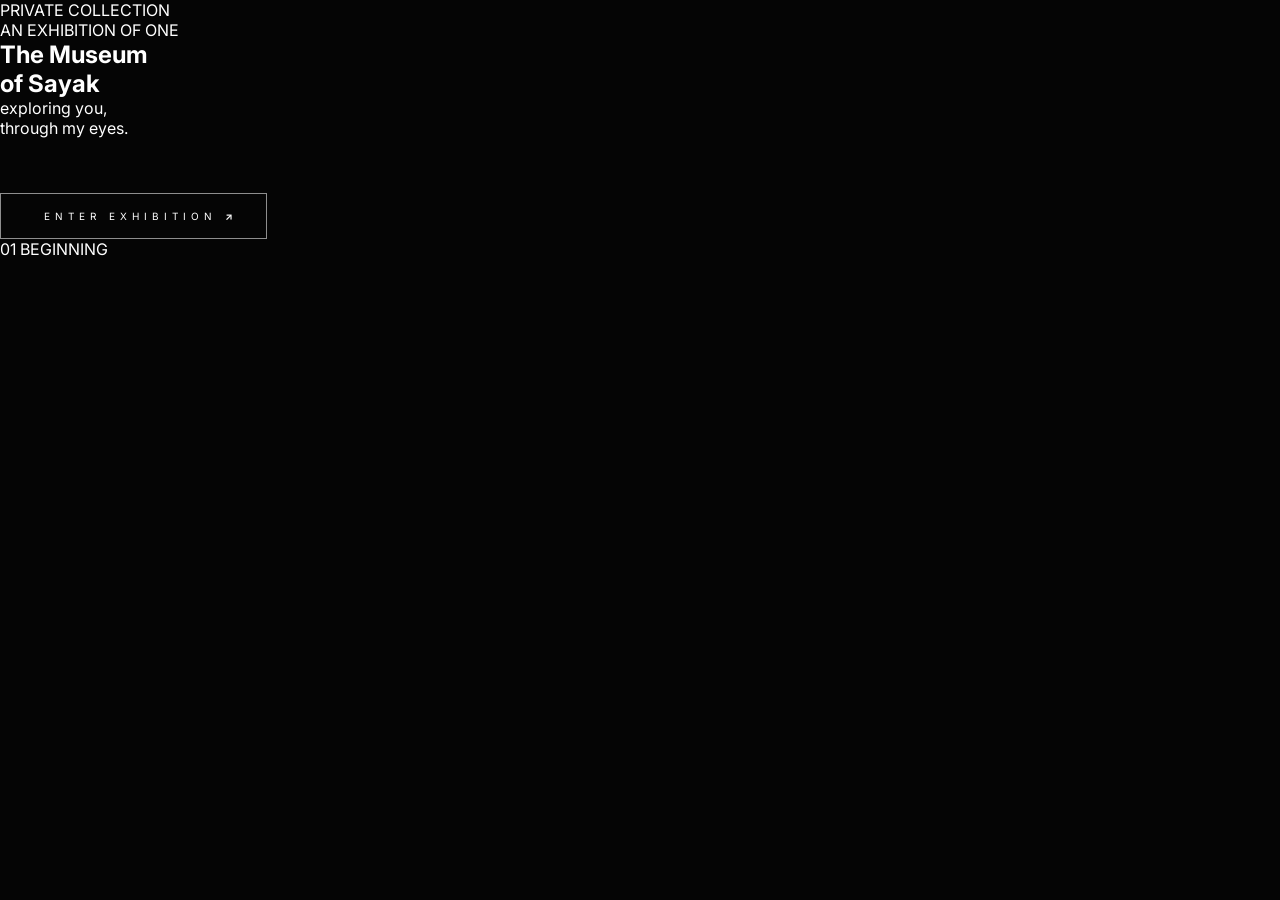
==== index.html @ 3b365232 "Update index.html" ====
<!DOCTYPE html>
<html lang="en">

<head>
    <meta charset="UTF-8">
    <meta name="viewport" content="width=device-width, initial-scale=1.0">

    <title>The Museum of Sayak</title>

    <link rel="stylesheet" href="style.css">
</head>

<body>

    <main class="entrance">

        <!-- Sayak's photograph -->
        <div class="photo"></div>

        <!-- Cinematic darkness over the photograph -->
        <div class="shade"></div>

        <!-- Small museum label -->
        <div class="museum-label">
            PRIVATE COLLECTION
        </div>

        <!-- Main introduction -->
        <section class="intro">

            <div class="line"></div>

            <p class="eyebrow">
                AN EXHIBITION OF ONE
            </p>

            <h1>
                The Museum<br>
                <span>of Sayak</span>
            </h1>

            <p class="subtitle">
                exploring you,<br>
                through my eyes.
            </p>

            <button id="enterBtn">
                <span>ENTER EXHIBITION</span>
                <strong>↗</strong>
            </button>

        </section>

        <!-- Bottom information -->
        <div class="bottom-note">
            <span>01</span>
            <span>BEGINNING</span>
        </div>

    </main>

    <script src="script.js"></script>

</body>
</html>
---- style.css ----
@import url('https://fonts.googleapis.com/css2?family=Cormorant+Garamond:wght@300;400;500;600&family=Inter:wght@300;400&display=swap');

* {
    margin: 0;
    padding: 0;
    box-sizing: border-box;
}

html,
body {
    width: 100%;
    height: 100%;
}

body {
    background: #050505;
    color: #ffffff;
    overflow: hidden;
    font-family: 'Inter', sans-serif;
}

/* =========================
   ENTRANCE
========================= */

.entrance {
    position: relative;
    width: 100%;
    height: 100vh;
    overflow: hidden;
    background: #050505;
}

/* =========================
   BACKGROUND IMAGE
========================= */

.background {
    position: absolute;
    inset: -3%;

    background-image: url("sayak.jpg");
    background-size: cover;
    background-position: center center;
    background-repeat: no-repeat;

    transform: scale(1.05);

    animation: cinematicZoom 14s ease-out forwards;
}

/* =========================
   CINEMATIC OVERLAY
========================= */

.overlay {
    position: absolute;
    inset: 0;

    background:
        linear-gradient(
            90deg,
            rgba(0, 0, 0, 0.78) 0%,
            rgba(0, 0, 0, 0.35) 50%,
            rgba(0, 0, 0, 0.70) 100%
        );

    z-index: 1;
}

/* subtle vignette */

.overlay::after {
    content: "";
    position: absolute;
    inset: 0;

    background:
        radial-gradient(
            circle at center,
            transparent 30%,
            rgba(0, 0, 0, 0.45) 100%
        );
}

/* =========================
   HERO
========================= */

.hero {
    position: absolute;
    z-index: 2;

    top: 50%;
    left: 50%;

    transform: translate(-50%, -50%);

    width: 90%;
    max-width: 1100px;

    text-align: center;

    opacity: 0;

    animation: heroAppear 2s ease forwards;
    animation-delay: 0.4s;

    transition:
        opacity 0.8s ease,
        transform 0.8s ease;
}

/* =========================
   TITLE
========================= */

.hero h1 {
    font-family: 'Cormorant Garamond', serif;

    font-size: clamp(58px, 8vw, 125px);

    font-weight: 400;

    line-height: 0.82;

    letter-spacing: 5px;

    text-transform: uppercase;

    text-shadow:
        0 3px 30px rgba(0, 0, 0, 0.5);
}

/* =========================
   SUBTITLE
========================= */

.hero p {
    margin-top: 34px;

    font-family: 'Cormorant Garamond', serif;

    font-size: clamp(18px, 2vw, 25px);

    font-weight: 300;

    font-style: italic;

    letter-spacing: 3px;

    opacity: 0.9;
}

/* =========================
   ENTER BUTTON
========================= */

#enterBtn {
    margin-top: 55px;

    padding: 16px 28px;

    background: transparent;

    border: 1px solid rgba(255, 255, 255, 0.55);

    color: white;

    font-family: 'Inter', sans-serif;

    font-size: 10px;

    font-weight: 400;

    letter-spacing: 5px;

    cursor: pointer;

    transition:
        background 0.4s ease,
        color 0.4s ease,
        border-color 0.4s ease,
        transform 0.4s ease;
}

#enterBtn span {
    display: inline-block;

    margin-left: 15px;

    transition: transform 0.4s ease;
}

#enterBtn:hover {
    background: white;

    color: #050505;

    border-color: white;

    transform: translateY(-2px);
}

#enterBtn:hover span {
    transform: translateX(7px);
}

#enterBtn:active {
    transform: translateY(0);
}

/* =========================
   EXIT ANIMATION
========================= */

.hero.exit {
    opacity: 0;

    transform:
        translate(-50%, -55%)
        scale(0.97);
}

.entrance.leaving {
    animation: screenFade 1s ease forwards;
}

/* =========================
   ANIMATIONS
========================= */

@keyframes heroAppear {
    from {
        opacity: 0;

        transform:
            translate(-50%, -45%);
    }

    to {
        opacity: 1;

        transform:
            translate(-50%, -50%);
    }
}

@keyframes cinematicZoom {
    from {
        transform: scale(1.05);
    }

    to {
        transform: scale(1.12);
    }
}

@keyframes screenFade {
    from {
        opacity: 1;
    }

    to {
        opacity: 0;
    }
}

/* =========================
   MOBILE
========================= */

@media (max-width: 600px) {

    .background {
        background-position: center;
    }

    .hero h1 {
        font-size: 52px;

        letter-spacing: 3px;
    }

    .hero p {
        margin-top: 25px;

        font-size: 17px;

        letter-spacing: 2px;
    }

    #enterBtn {
        margin-top: 42px;

        padding: 14px 23px;
    }
}
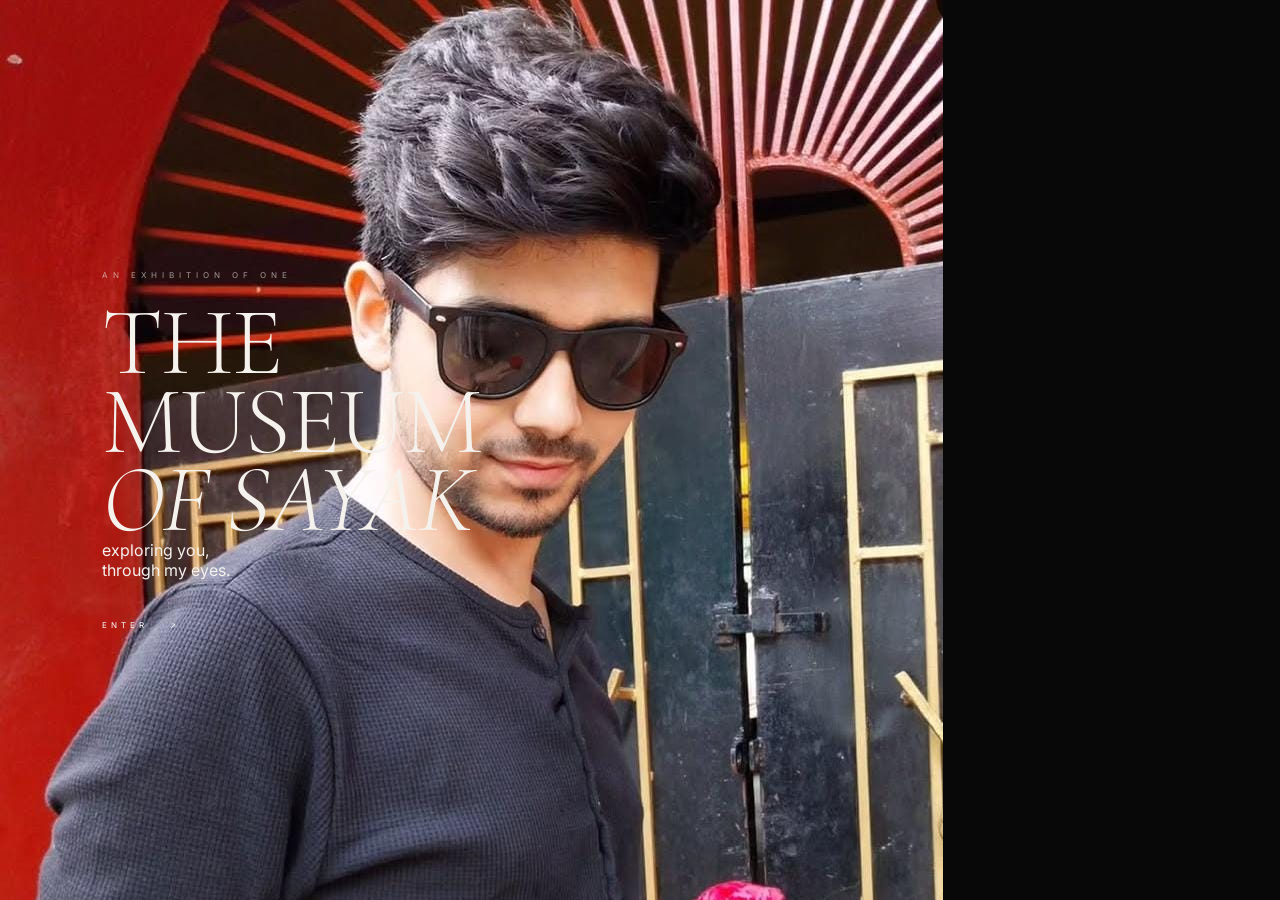
==== commit eceb92b8: "Update index.html" ====
--- a/index.html
+++ b/index.html
@@ -14,47 +14,42 @@
 
     <main class="entrance">
 
-        <!-- Sayak's photograph -->
-        <div class="photo"></div>
+        <!-- SAYAK -->
+        <img
+            class="sayak-photo"
+            src="sayak_bkgnd.jpeg"
+            alt="Sayak"
+        >
 
-        <!-- Cinematic darkness over the photograph -->
-        <div class="shade"></div>
+        <div class="photo-overlay"></div>
 
-        <!-- Small museum label -->
-        <div class="museum-label">
-            PRIVATE COLLECTION
-        </div>
-
-        <!-- Main introduction -->
+        <!-- TITLE -->
         <section class="intro">
 
-            <div class="line"></div>
-
-            <p class="eyebrow">
+            <div class="eyebrow">
                 AN EXHIBITION OF ONE
-            </p>
+            </div>
 
             <h1>
-                The Museum<br>
-                <span>of Sayak</span>
+                THE MUSEUM
+                <br>
+                <em>OF SAYAK</em>
             </h1>
 
-            <p class="subtitle">
+            <p>
                 exploring you,<br>
                 through my eyes.
             </p>
 
             <button id="enterBtn">
-                <span>ENTER EXHIBITION</span>
-                <strong>↗</strong>
+                ENTER
+                <span>↗</span>
             </button>
 
         </section>
 
-        <!-- Bottom information -->
-        <div class="bottom-note">
-            <span>01</span>
-            <span>BEGINNING</span>
+        <div class="collection">
+            PRIVATE COLLECTION · 2026
         </div>
 
     </main>
--- a/style.css
+++ b/style.css
@@ -1,4 +1,8 @@
-@import url('https://fonts.googleapis.com/css2?family=Cormorant+Garamond:wght@300;400;500;600&family=Inter:wght@300;400&display=swap');
+@import url('https://fonts.googleapis.com/css2?family=Cormorant+Garamond:wght@300;400;500;600&family=Inter:wght@300;400;500&display=swap');
+
+/* =========================
+   RESET
+========================= */
 
 * {
     margin: 0;
@@ -13,286 +17,427 @@
 }
 
 body {
-    background: #050505;
-    color: #ffffff;
+    background: #080808;
+    color: #f5f2ed;
     overflow: hidden;
     font-family: 'Inter', sans-serif;
 }
 
+
 /* =========================
    ENTRANCE
 ========================= */
 
 .entrance {
     position: relative;
-    width: 100%;
+    width: 100vw;
     height: 100vh;
     overflow: hidden;
-    background: #050505;
-}
-
-/* =========================
-   BACKGROUND IMAGE
-========================= */
-
-.background {
-    position: absolute;
-    inset: -3%;
-
-    background-image: url("sayak.jpg");
+    background: #080808;
+}
+
+
+/* =========================
+   SAYAK PHOTO
+========================= */
+
+.photo {
+    position: absolute;
+    inset: 0;
+
+    background-image: url("sayak_bkgnd.jpeg");
+
+    /*
+       Keep the whole composition visible
+       as much as possible.
+    */
     background-size: cover;
+
+    /*
+       IMPORTANT:
+       Change this if Sayak needs to move
+       slightly left/right.
+    */
     background-position: center center;
+
     background-repeat: no-repeat;
 
-    transform: scale(1.05);
-
-    animation: cinematicZoom 14s ease-out forwards;
-}
+    /*
+       Almost no zoom.
+       This prevents his face/body
+       from being unnecessarily cropped.
+    */
+    transform: scale(1);
+
+    animation: gentleZoom 18s ease-out forwards;
+}
+
 
 /* =========================
    CINEMATIC OVERLAY
 ========================= */
 
-.overlay {
+.shade {
     position: absolute;
     inset: 0;
+
+    z-index: 1;
 
     background:
         linear-gradient(
             90deg,
-            rgba(0, 0, 0, 0.78) 0%,
-            rgba(0, 0, 0, 0.35) 50%,
-            rgba(0, 0, 0, 0.70) 100%
+            rgba(0, 0, 0, 0.68) 0%,
+            rgba(0, 0, 0, 0.35) 38%,
+            rgba(0, 0, 0, 0.08) 70%,
+            rgba(0, 0, 0, 0.22) 100%
         );
-
-    z-index: 1;
-}
-
-/* subtle vignette */
-
-.overlay::after {
+}
+
+
+/* Bottom cinematic fade */
+
+.shade::after {
     content: "";
+
     position: absolute;
     inset: 0;
 
     background:
-        radial-gradient(
-            circle at center,
-            transparent 30%,
-            rgba(0, 0, 0, 0.45) 100%
+        linear-gradient(
+            to top,
+            rgba(0, 0, 0, 0.60),
+            transparent 38%
         );
 }
 
-/* =========================
-   HERO
-========================= */
-
-.hero {
-    position: absolute;
-    z-index: 2;
-
+
+/* =========================
+   TOP LABEL
+========================= */
+
+.museum-label {
+    position: absolute;
+
+    top: 38px;
+    left: 45px;
+
+    z-index: 3;
+
+    font-size: 8px;
+
+    letter-spacing: 4px;
+
+    font-weight: 400;
+
+    opacity: 0.6;
+}
+
+
+/* =========================
+   INTRO
+========================= */
+
+.intro {
+    position: absolute;
+
+    z-index: 3;
+
+    left: 8vw;
     top: 50%;
-    left: 50%;
-
-    transform: translate(-50%, -50%);
-
-    width: 90%;
-    max-width: 1100px;
-
-    text-align: center;
+
+    transform: translateY(-50%);
+
+    width: 550px;
 
     opacity: 0;
 
-    animation: heroAppear 2s ease forwards;
-    animation-delay: 0.4s;
-
-    transition:
-        opacity 0.8s ease,
-        transform 0.8s ease;
-}
+    animation: reveal 1.6s ease forwards;
+    animation-delay: 0.3s;
+}
+
+
+/* =========================
+   LINE
+========================= */
+
+.line {
+    width: 42px;
+    height: 1px;
+
+    background: rgba(255, 255, 255, 0.65);
+
+    margin-bottom: 22px;
+}
+
+
+/* =========================
+   EYEBROW
+========================= */
+
+.eyebrow {
+    margin-bottom: 24px;
+
+    font-size: 8px;
+
+    letter-spacing: 5px;
+
+    font-weight: 400;
+
+    opacity: 0.6;
+}
+
 
 /* =========================
    TITLE
 ========================= */
 
-.hero h1 {
+h1 {
     font-family: 'Cormorant Garamond', serif;
 
-    font-size: clamp(58px, 8vw, 125px);
+    font-size: clamp(60px, 7.5vw, 110px);
+
+    font-weight: 300;
+
+    line-height: 0.82;
+
+    letter-spacing: -2px;
+
+    text-transform: uppercase;
+}
+
+h1 span {
+    font-weight: 500;
+
+    font-style: italic;
+
+    text-transform: none;
+
+    letter-spacing: -3px;
+}
+
+
+/* =========================
+   SUBTITLE
+========================= */
+
+.subtitle {
+    margin-top: 30px;
+
+    font-family: 'Cormorant Garamond', serif;
+
+    font-size: 20px;
+
+    line-height: 1.15;
+
+    font-style: italic;
+
+    font-weight: 300;
+
+    opacity: 0.8;
+}
+
+
+/* =========================
+   ENTER
+========================= */
+
+#enterBtn {
+    display: flex;
+
+    align-items: center;
+
+    gap: 22px;
+
+    margin-top: 40px;
+
+    padding: 0;
+
+    background: transparent;
+
+    border: none;
+
+    color: white;
+
+    cursor: pointer;
+
+    font-family: 'Inter', sans-serif;
+
+    font-size: 8px;
+
+    letter-spacing: 4px;
 
     font-weight: 400;
-
-    line-height: 0.82;
-
-    letter-spacing: 5px;
-
-    text-transform: uppercase;
-
-    text-shadow:
-        0 3px 30px rgba(0, 0, 0, 0.5);
-}
-
-/* =========================
-   SUBTITLE
-========================= */
-
-.hero p {
-    margin-top: 34px;
-
-    font-family: 'Cormorant Garamond', serif;
-
-    font-size: clamp(18px, 2vw, 25px);
+}
+
+#enterBtn strong {
+    display: flex;
+
+    align-items: center;
+    justify-content: center;
+
+    width: 42px;
+    height: 42px;
+
+    border: 1px solid rgba(255, 255, 255, 0.55);
+
+    border-radius: 50%;
+
+    font-size: 15px;
 
     font-weight: 300;
-
-    font-style: italic;
-
-    letter-spacing: 3px;
-
-    opacity: 0.9;
-}
-
-/* =========================
-   ENTER BUTTON
-========================= */
-
-#enterBtn {
-    margin-top: 55px;
-
-    padding: 16px 28px;
-
-    background: transparent;
-
-    border: 1px solid rgba(255, 255, 255, 0.55);
-
-    color: white;
-
-    font-family: 'Inter', sans-serif;
-
-    font-size: 10px;
-
-    font-weight: 400;
-
-    letter-spacing: 5px;
-
-    cursor: pointer;
 
     transition:
         background 0.4s ease,
         color 0.4s ease,
-        border-color 0.4s ease,
         transform 0.4s ease;
 }
 
-#enterBtn span {
-    display: inline-block;
-
-    margin-left: 15px;
-
-    transition: transform 0.4s ease;
-}
-
-#enterBtn:hover {
+#enterBtn:hover strong {
     background: white;
 
-    color: #050505;
-
-    border-color: white;
-
-    transform: translateY(-2px);
-}
-
-#enterBtn:hover span {
-    transform: translateX(7px);
-}
-
-#enterBtn:active {
-    transform: translateY(0);
-}
-
-/* =========================
-   EXIT ANIMATION
-========================= */
-
-.hero.exit {
+    color: black;
+
+    transform: translateX(5px);
+}
+
+
+/* =========================
+   BOTTOM INFORMATION
+========================= */
+
+.bottom-note {
+    position: absolute;
+
+    z-index: 3;
+
+    bottom: 35px;
+    right: 45px;
+
+    display: flex;
+
+    align-items: center;
+
+    gap: 15px;
+
+    font-size: 7px;
+
+    letter-spacing: 3px;
+
+    opacity: 0.5;
+}
+
+.bottom-note span:first-child {
+    font-family: 'Cormorant Garamond', serif;
+
+    font-size: 15px;
+
+    letter-spacing: 0;
+}
+
+
+/* =========================
+   EXIT
+========================= */
+
+.intro.exit {
     opacity: 0;
 
     transform:
-        translate(-50%, -55%)
-        scale(0.97);
-}
-
-.entrance.leaving {
-    animation: screenFade 1s ease forwards;
-}
+        translateY(-50%)
+        translateX(-25px);
+
+    transition:
+        opacity 0.7s ease,
+        transform 0.7s ease;
+}
+
+.entrance.leave .photo {
+    transform: scale(1.04);
+
+    transition: transform 1.1s ease;
+}
+
+.entrance.leave {
+    opacity: 0;
+
+    transition: opacity 1s ease;
+}
+
 
 /* =========================
    ANIMATIONS
 ========================= */
 
-@keyframes heroAppear {
+@keyframes reveal {
+
     from {
         opacity: 0;
 
         transform:
-            translate(-50%, -45%);
+            translateY(-50%)
+            translateX(-20px);
     }
 
     to {
         opacity: 1;
 
         transform:
-            translate(-50%, -50%);
-    }
-}
-
-@keyframes cinematicZoom {
+            translateY(-50%)
+            translateX(0);
+    }
+}
+
+@keyframes gentleZoom {
+
     from {
-        transform: scale(1.05);
+        transform: scale(1);
     }
 
     to {
-        transform: scale(1.12);
-    }
-}
-
-@keyframes screenFade {
-    from {
-        opacity: 1;
-    }
-
-    to {
-        opacity: 0;
-    }
-}
+        transform: scale(1.025);
+    }
+}
+
 
 /* =========================
    MOBILE
 ========================= */
 
-@media (max-width: 600px) {
-
-    .background {
-        background-position: center;
-    }
-
-    .hero h1 {
-        font-size: 52px;
-
-        letter-spacing: 3px;
-    }
-
-    .hero p {
-        margin-top: 25px;
-
-        font-size: 17px;
-
-        letter-spacing: 2px;
-    }
-
-    #enterBtn {
-        margin-top: 42px;
-
-        padding: 14px 23px;
-    }
-}
+@media (max-width: 700px) {
+
+    .museum-label {
+        top: 24px;
+        left: 24px;
+    }
+
+    .intro {
+        left: 25px;
+        width: calc(100% - 50px);
+    }
+
+    h1 {
+        font-size: 58px;
+        line-height: 0.84;
+    }
+
+    h1 span {
+        letter-spacing: -2px;
+    }
+
+    .subtitle {
+        font-size: 18px;
+    }
+
+    .bottom-note {
+        right: 25px;
+        bottom: 25px;
+    }
+
+    /*
+       On phones, slightly favor
+       the center of the photograph.
+    */
+    .photo {
+        background-position: center center;
+    }
+}
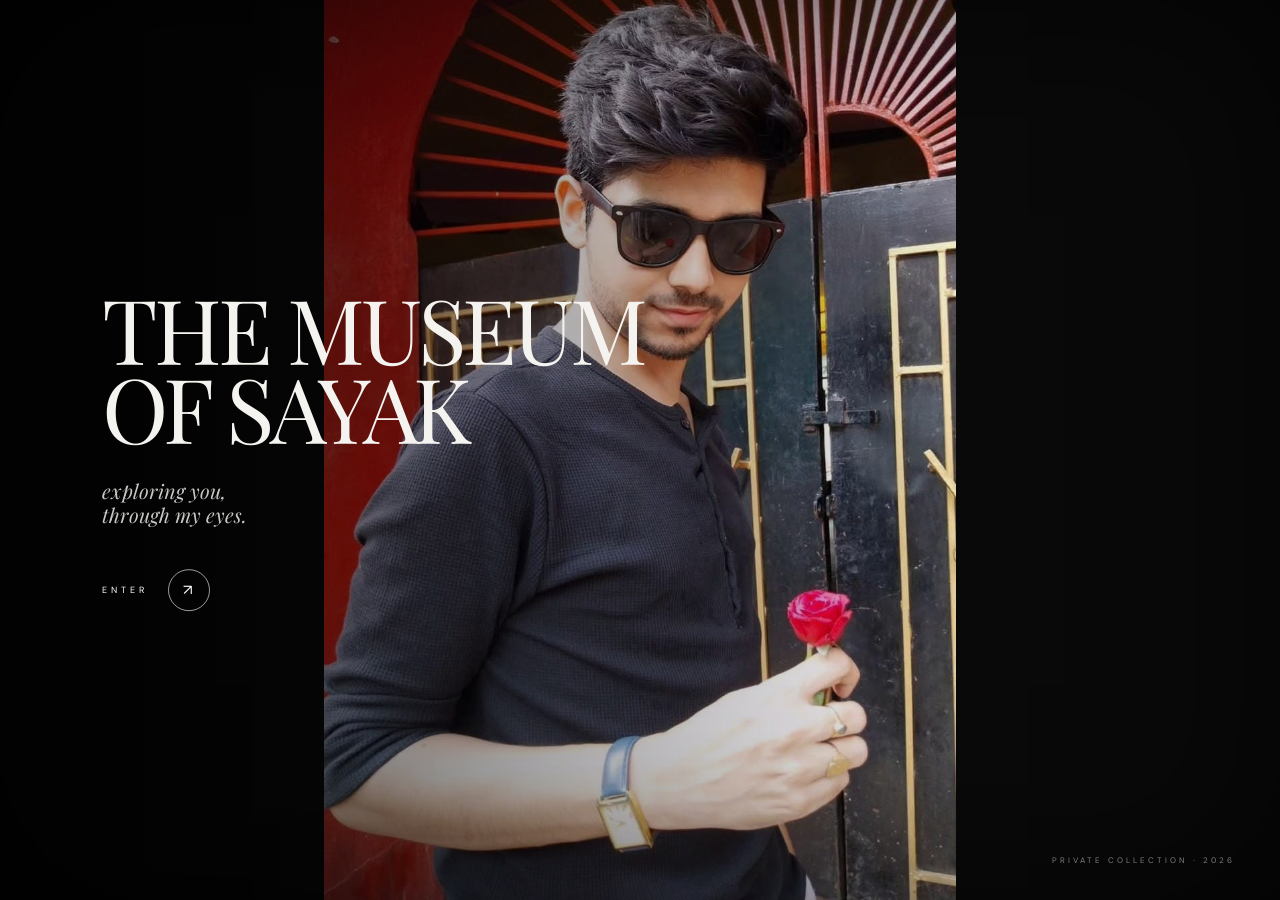
==== commit 16308160: "Update index.html" ====
--- a/index.html
+++ b/index.html
@@ -14,7 +14,6 @@
 
     <main class="entrance">
 
-        <!-- SAYAK -->
         <img
             class="sayak-photo"
             src="sayak_bkgnd.jpeg"
@@ -23,17 +22,12 @@
 
         <div class="photo-overlay"></div>
 
-        <!-- TITLE -->
         <section class="intro">
-
-            <div class="eyebrow">
-                AN EXHIBITION OF ONE
-            </div>
 
             <h1>
                 THE MUSEUM
                 <br>
-                <em>OF SAYAK</em>
+                <span>OF SAYAK</span>
             </h1>
 
             <p>
--- a/style.css
+++ b/style.css
@@ -1,8 +1,5 @@
-@import url('https://fonts.googleapis.com/css2?family=Cormorant+Garamond:wght@300;400;500;600&family=Inter:wght@300;400;500&display=swap');
-
-/* =========================
-   RESET
-========================= */
+@import url('https://fonts.googleapis.com/css2?family=DM+Sans:wght@300;400;500&family=Playfair+Display:ital,wght@0,400;0,500;1,400&display=swap');
+
 
 * {
     margin: 0;
@@ -10,289 +7,248 @@
     box-sizing: border-box;
 }
 
+
 html,
 body {
     width: 100%;
     height: 100%;
 }
 
+
 body {
-    background: #080808;
-    color: #f5f2ed;
+    background: #090909;
+    color: #f5f3ef;
+
+    font-family: 'DM Sans', sans-serif;
+
     overflow: hidden;
-    font-family: 'Inter', sans-serif;
-}
-
-
-/* =========================
+}
+
+
+/* =================================
    ENTRANCE
-========================= */
+================================= */
 
 .entrance {
     position: relative;
+
     width: 100vw;
     height: 100vh;
+
     overflow: hidden;
-    background: #080808;
-}
-
-
-/* =========================
-   SAYAK PHOTO
-========================= */
-
-.photo {
-    position: absolute;
+
+    background: #090909;
+}
+
+
+/* =================================
+   SAYAK IMAGE
+================================= */
+
+.sayak-photo {
+    position: absolute;
+
+    width: 100%;
+    height: 100%;
+
+    /*
+       CONTAIN means the entire photograph
+       stays visible.
+
+       Nothing gets cropped.
+    */
+
+    object-fit: contain;
+
+    object-position: center;
+
+    z-index: 0;
+
+    animation: photoIn 2s ease-out forwards;
+}
+
+
+/* =================================
+   IMAGE BACKGROUND
+================================= */
+
+.entrance::before {
+    content: "";
+
+    position: absolute;
+
     inset: 0;
 
-    background-image: url("sayak_bkgnd.jpeg");
-
-    /*
-       Keep the whole composition visible
-       as much as possible.
-    */
-    background-size: cover;
-
-    /*
-       IMPORTANT:
-       Change this if Sayak needs to move
-       slightly left/right.
-    */
-    background-position: center center;
-
-    background-repeat: no-repeat;
-
-    /*
-       Almost no zoom.
-       This prevents his face/body
-       from being unnecessarily cropped.
-    */
-    transform: scale(1);
-
-    animation: gentleZoom 18s ease-out forwards;
-}
-
-
-/* =========================
-   CINEMATIC OVERLAY
-========================= */
-
-.shade {
-    position: absolute;
+    background: #090909;
+
+    z-index: -1;
+}
+
+
+/* =================================
+   IMAGE OVERLAY
+================================= */
+
+.photo-overlay {
+    position: absolute;
+
     inset: 0;
 
     z-index: 1;
+
+    pointer-events: none;
 
     background:
         linear-gradient(
             90deg,
-            rgba(0, 0, 0, 0.68) 0%,
-            rgba(0, 0, 0, 0.35) 38%,
-            rgba(0, 0, 0, 0.08) 70%,
-            rgba(0, 0, 0, 0.22) 100%
+            rgba(0,0,0,0.72),
+            rgba(0,0,0,0.30) 45%,
+            rgba(0,0,0,0.05) 75%
         );
-}
-
-
-/* Bottom cinematic fade */
-
-.shade::after {
-    content: "";
-
-    position: absolute;
-    inset: 0;
-
-    background:
-        linear-gradient(
-            to top,
-            rgba(0, 0, 0, 0.60),
-            transparent 38%
-        );
-}
-
-
-/* =========================
-   TOP LABEL
-========================= */
-
-.museum-label {
-    position: absolute;
-
-    top: 38px;
-    left: 45px;
+
+    box-shadow:
+        inset 0 0 180px rgba(0,0,0,0.65);
+}
+
+
+/* =================================
+   INTRO
+================================= */
+
+.intro {
+    position: absolute;
 
     z-index: 3;
 
-    font-size: 8px;
-
-    letter-spacing: 4px;
+    left: 8vw;
+
+    top: 50%;
+
+    transform: translateY(-50%);
+
+    width: 560px;
+
+    opacity: 0;
+
+    animation: introIn 1.4s ease forwards;
+
+    animation-delay: 0.5s;
+}
+
+
+/* =================================
+   EYEBROW
+================================= */
+
+.eyebrow {
+    margin-bottom: 25px;
+
+    font-size: 9px;
+
+    letter-spacing: 5px;
 
     font-weight: 400;
 
-    opacity: 0.6;
-}
-
-
-/* =========================
-   INTRO
-========================= */
-
-.intro {
-    position: absolute;
-
-    z-index: 3;
-
-    left: 8vw;
-    top: 50%;
-
-    transform: translateY(-50%);
-
-    width: 550px;
-
-    opacity: 0;
-
-    animation: reveal 1.6s ease forwards;
-    animation-delay: 0.3s;
-}
-
-
-/* =========================
-   LINE
-========================= */
-
-.line {
-    width: 42px;
-    height: 1px;
-
-    background: rgba(255, 255, 255, 0.65);
-
-    margin-bottom: 22px;
-}
-
-
-/* =========================
-   EYEBROW
-========================= */
-
-.eyebrow {
-    margin-bottom: 24px;
-
-    font-size: 8px;
-
-    letter-spacing: 5px;
+    opacity: 0.65;
+}
+
+
+/* =================================
+   TITLE
+================================= */
+
+h1 {
+    font-family: 'Playfair Display', serif;
+
+    font-size: clamp(60px, 7vw, 105px);
+
+    line-height: 0.88;
 
     font-weight: 400;
 
-    opacity: 0.6;
-}
-
-
-/* =========================
-   TITLE
-========================= */
-
-h1 {
-    font-family: 'Cormorant Garamond', serif;
-
-    font-size: clamp(60px, 7.5vw, 110px);
-
-    font-weight: 300;
-
-    line-height: 0.82;
-
-    letter-spacing: -2px;
-
-    text-transform: uppercase;
-}
-
-h1 span {
-    font-weight: 500;
-
+    letter-spacing: -4px;
+}
+
+
+h1 em {
     font-style: italic;
 
-    text-transform: none;
-
-    letter-spacing: -3px;
-}
-
-
-/* =========================
+    font-weight: 400;
+
+    letter-spacing: -5px;
+}
+
+
+/* =================================
    SUBTITLE
-========================= */
-
-.subtitle {
-    margin-top: 30px;
-
-    font-family: 'Cormorant Garamond', serif;
+================================= */
+
+.intro p {
+    margin-top: 32px;
+
+    font-family: 'Playfair Display', serif;
 
     font-size: 20px;
 
-    line-height: 1.15;
+    line-height: 1.2;
 
     font-style: italic;
 
-    font-weight: 300;
-
-    opacity: 0.8;
-}
-
-
-/* =========================
+    opacity: 0.82;
+}
+
+
+/* =================================
    ENTER
-========================= */
+================================= */
 
 #enterBtn {
     display: flex;
 
     align-items: center;
 
-    gap: 22px;
-
-    margin-top: 40px;
+    gap: 20px;
+
+    margin-top: 42px;
 
     padding: 0;
 
+    border: none;
+
     background: transparent;
 
-    border: none;
-
     color: white;
 
+    font-family: 'DM Sans', sans-serif;
+
+    font-size: 9px;
+
+    letter-spacing: 4px;
+
     cursor: pointer;
-
-    font-family: 'Inter', sans-serif;
-
-    font-size: 8px;
-
-    letter-spacing: 4px;
-
-    font-weight: 400;
-}
-
-#enterBtn strong {
+}
+
+
+#enterBtn span {
+    width: 42px;
+    height: 42px;
+
     display: flex;
 
     align-items: center;
     justify-content: center;
 
-    width: 42px;
-    height: 42px;
-
-    border: 1px solid rgba(255, 255, 255, 0.55);
+    border: 1px solid rgba(255,255,255,0.6);
 
     border-radius: 50%;
 
     font-size: 15px;
 
-    font-weight: 300;
-
-    transition:
-        background 0.4s ease,
-        color 0.4s ease,
-        transform 0.4s ease;
-}
-
-#enterBtn:hover strong {
+    transition: 0.4s ease;
+}
+
+
+#enterBtn:hover span {
     background: white;
 
     color: black;
@@ -301,61 +257,83 @@
 }
 
 
-/* =========================
-   BOTTOM INFORMATION
-========================= */
-
-.bottom-note {
+/* =================================
+   COLLECTION LABEL
+================================= */
+
+.collection {
     position: absolute;
 
     z-index: 3;
 
     bottom: 35px;
+
     right: 45px;
 
-    display: flex;
-
-    align-items: center;
-
-    gap: 15px;
-
-    font-size: 7px;
+    font-size: 8px;
 
     letter-spacing: 3px;
 
     opacity: 0.5;
 }
 
-.bottom-note span:first-child {
-    font-family: 'Cormorant Garamond', serif;
-
-    font-size: 15px;
-
-    letter-spacing: 0;
-}
-
-
-/* =========================
+
+/* =================================
+   ANIMATIONS
+================================= */
+
+@keyframes photoIn {
+
+    from {
+        opacity: 0;
+
+        transform: scale(1.015);
+    }
+
+    to {
+        opacity: 1;
+
+        transform: scale(1);
+    }
+}
+
+
+@keyframes introIn {
+
+    from {
+        opacity: 0;
+
+        transform:
+            translateY(-47%)
+            translateX(-25px);
+    }
+
+    to {
+        opacity: 1;
+
+        transform:
+            translateY(-50%)
+            translateX(0);
+    }
+}
+
+
+/* =================================
    EXIT
-========================= */
+================================= */
 
 .intro.exit {
     opacity: 0;
 
     transform:
         translateY(-50%)
-        translateX(-25px);
+        translateX(-30px);
 
     transition:
         opacity 0.7s ease,
         transform 0.7s ease;
 }
 
-.entrance.leave .photo {
-    transform: scale(1.04);
-
-    transition: transform 1.1s ease;
-}
 
 .entrance.leave {
     opacity: 0;
@@ -364,80 +342,44 @@
 }
 
 
-/* =========================
-   ANIMATIONS
-========================= */
-
-@keyframes reveal {
-
-    from {
-        opacity: 0;
-
-        transform:
-            translateY(-50%)
-            translateX(-20px);
-    }
-
-    to {
-        opacity: 1;
-
-        transform:
-            translateY(-50%)
-            translateX(0);
-    }
-}
-
-@keyframes gentleZoom {
-
-    from {
-        transform: scale(1);
-    }
-
-    to {
-        transform: scale(1.025);
-    }
-}
-
-
-/* =========================
+/* =================================
    MOBILE
-========================= */
+================================= */
 
 @media (max-width: 700px) {
 
-    .museum-label {
-        top: 24px;
-        left: 24px;
+    .sayak-photo {
+        object-fit: contain;
+    }
+
+    .photo-overlay {
+        background:
+            linear-gradient(
+                90deg,
+                rgba(0,0,0,0.68),
+                rgba(0,0,0,0.20)
+            );
     }
 
     .intro {
         left: 25px;
+
         width: calc(100% - 50px);
     }
 
     h1 {
-        font-size: 58px;
-        line-height: 0.84;
-    }
-
-    h1 span {
-        letter-spacing: -2px;
-    }
-
-    .subtitle {
+        font-size: 56px;
+
+        letter-spacing: -3px;
+    }
+
+    .intro p {
         font-size: 18px;
     }
 
-    .bottom-note {
+    .collection {
         right: 25px;
+
         bottom: 25px;
     }
-
-    /*
-       On phones, slightly favor
-       the center of the photograph.
-    */
-    .photo {
-        background-position: center center;
-    }
-}
+}
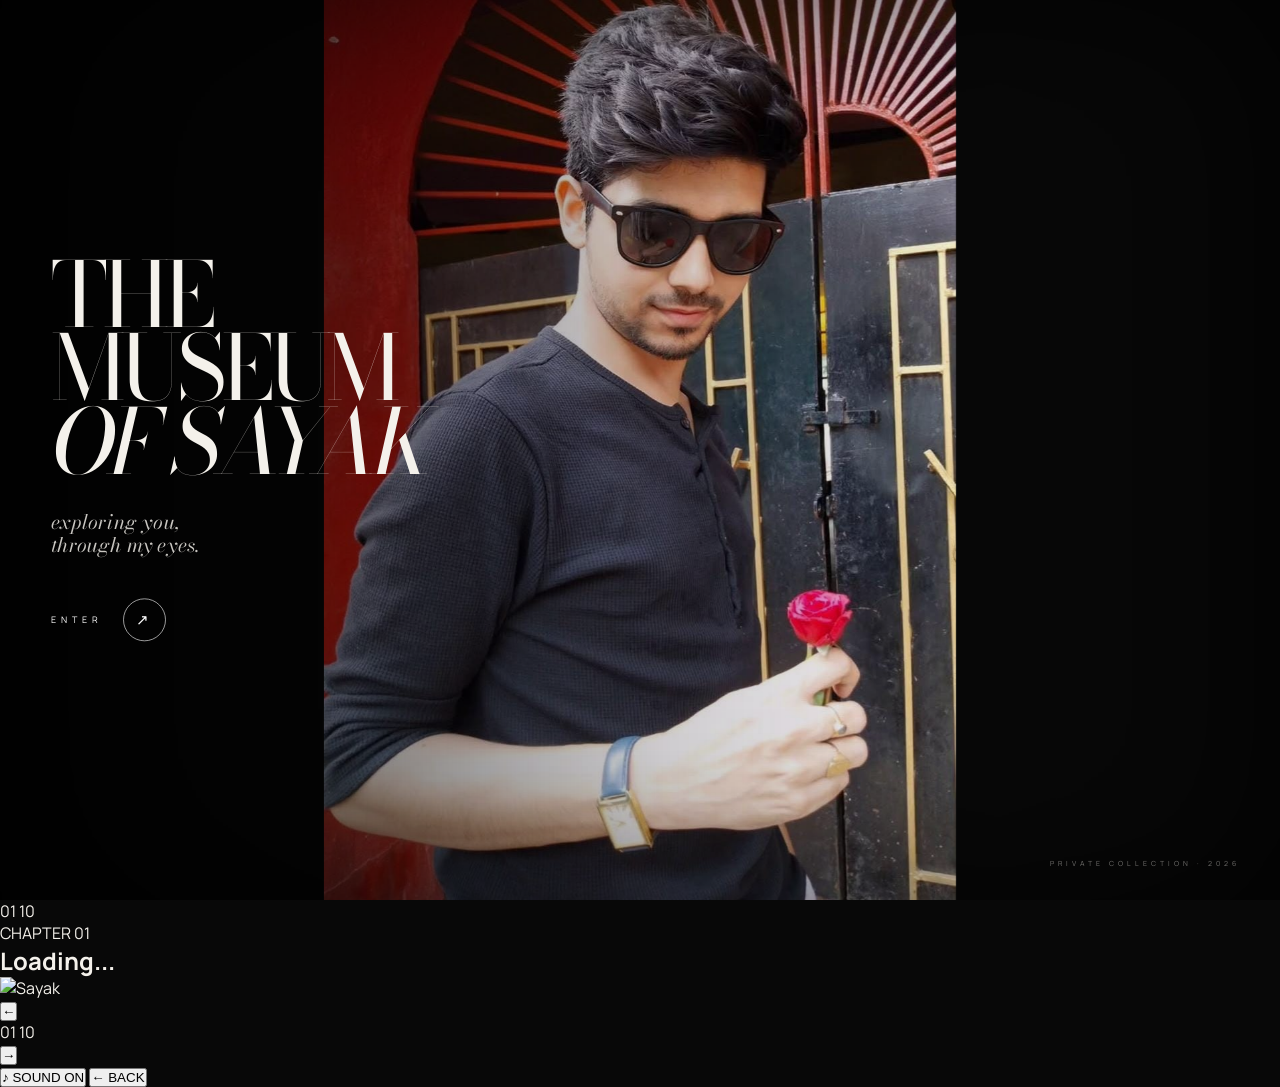
==== commit 6cc68fd2: "Update index.html" ====
--- a/index.html
+++ b/index.html
@@ -12,7 +12,11 @@
 
 <body>
 
-    <main class="entrance">
+    <!-- =====================================
+         PAGE 1 — ENTRANCE
+    ====================================== -->
+
+    <main class="entrance" id="entrance">
 
         <img
             class="sayak-photo"
@@ -35,7 +39,7 @@
                 through my eyes.
             </p>
 
-            <button id="enterBtn">
+            <button id="enterBtn" type="button">
                 ENTER
                 <span>↗</span>
             </button>
@@ -48,7 +52,136 @@
 
     </main>
 
+
+    <!-- =====================================
+         PAGE 2 — MUSEUM
+         Same page. No redirect.
+    ====================================== -->
+
+    <section class="museum" id="museum">
+
+        <!-- Background -->
+        <div class="museum-background"></div>
+
+        <!-- Dark overlay -->
+        <div class="museum-overlay"></div>
+
+
+        <!-- Chapter content -->
+
+        <div class="chapter">
+
+            <div class="chapter-meta">
+                <span id="chapterNumber">01</span>
+                <span class="meta-line"></span>
+                <span>10</span>
+            </div>
+
+
+            <div class="chapter-content">
+
+                <div class="chapter-text">
+
+                    <p class="chapter-label" id="chapterLabel">
+                        CHAPTER 01
+                    </p>
+
+                    <h2 id="chapterTitle">
+                        Loading...
+                    </h2>
+
+                    <p
+                        class="chapter-description"
+                        id="chapterDescription">
+                    </p>
+
+                </div>
+
+
+                <div class="chapter-visual">
+
+                    <div class="image-frame">
+
+                        <img
+                            id="chapterImage"
+                            src=""
+                            alt="Sayak"
+                        >
+
+                    </div>
+
+                </div>
+
+            </div>
+
+
+            <!-- Navigation -->
+
+            <div class="chapter-navigation">
+
+                <button
+                    id="prevBtn"
+                    type="button">
+                    ←
+                </button>
+
+                <div class="chapter-progress">
+                    <span id="progressNumber">01</span>
+                    <span class="progress-line"></span>
+                    <span>10</span>
+                </div>
+
+                <button
+                    id="nextBtn"
+                    type="button">
+                    →
+                </button>
+
+            </div>
+
+        </div>
+
+
+        <!-- Music -->
+
+        <button
+            id="musicBtn"
+            class="music-button"
+            type="button">
+
+            <span class="music-icon">♪</span>
+            <span id="musicText">SOUND ON</span>
+
+        </button>
+
+
+        <!-- Exit / back -->
+
+        <button
+            id="backBtn"
+            class="back-button"
+            type="button">
+
+            ← BACK
+
+        </button>
+
+    </section>
+
+
+    <!-- =====================================
+         MUSIC
+    ====================================== -->
+
+    <audio
+        id="museumMusic"
+        src="mp3.mpeg"
+        loop>
+    </audio>
+
+
     <script src="script.js"></script>
 
 </body>
+
 </html>
--- a/style.css
+++ b/style.css
@@ -1,5 +1,8 @@
-@import url('https://fonts.googleapis.com/css2?family=DM+Sans:wght@300;400;500&family=Playfair+Display:ital,wght@0,400;0,500;1,400&display=swap');
-
+@import url('https://fonts.googleapis.com/css2?family=Bodoni+Moda:opsz,wght@6..96,400;6..96,500&family=Manrope:wght@300;400;500&display=swap');
+
+/* =========================
+   RESET
+========================= */
 
 * {
     margin: 0;
@@ -7,91 +10,59 @@
     box-sizing: border-box;
 }
 
-
 html,
 body {
     width: 100%;
     height: 100%;
 }
 
-
 body {
-    background: #090909;
-    color: #f5f3ef;
-
-    font-family: 'DM Sans', sans-serif;
-
+    background: #080808;
+    color: #f4f1eb;
+    font-family: 'Manrope', sans-serif;
     overflow: hidden;
 }
 
 
-/* =================================
-   ENTRANCE
-================================= */
+/* =========================
+   MAIN SCREEN
+========================= */
 
 .entrance {
     position: relative;
-
     width: 100vw;
     height: 100vh;
-
     overflow: hidden;
-
-    background: #090909;
-}
-
-
-/* =================================
-   SAYAK IMAGE
-================================= */
+    background: #080808;
+}
+
+
+/* =========================
+   SAYAK PHOTO
+========================= */
 
 .sayak-photo {
     position: absolute;
+    inset: 0;
 
     width: 100%;
     height: 100%;
 
-    /*
-       CONTAIN means the entire photograph
-       stays visible.
-
-       Nothing gets cropped.
-    */
-
     object-fit: contain;
-
     object-position: center;
 
     z-index: 0;
 
-    animation: photoIn 2s ease-out forwards;
-}
-
-
-/* =================================
-   IMAGE BACKGROUND
-================================= */
-
-.entrance::before {
-    content: "";
-
-    position: absolute;
-
-    inset: 0;
-
-    background: #090909;
-
-    z-index: -1;
-}
-
-
-/* =================================
-   IMAGE OVERLAY
-================================= */
+    animation: photoAppear 2.5s ease-out forwards;
+}
+
+
+/* =========================
+   CINEMATIC OVERLAY
+========================= */
 
 .photo-overlay {
     position: absolute;
-
     inset: 0;
 
     z-index: 1;
@@ -101,106 +72,94 @@
     background:
         linear-gradient(
             90deg,
-            rgba(0,0,0,0.72),
-            rgba(0,0,0,0.30) 45%,
-            rgba(0,0,0,0.05) 75%
+            rgba(0, 0, 0, 0.78) 0%,
+            rgba(0, 0, 0, 0.50) 25%,
+            rgba(0, 0, 0, 0.18) 52%,
+            rgba(0, 0, 0, 0.04) 78%,
+            rgba(0, 0, 0, 0.20) 100%
         );
 
     box-shadow:
-        inset 0 0 180px rgba(0,0,0,0.65);
-}
-
-
-/* =================================
-   INTRO
-================================= */
+        inset 0 0 160px rgba(0, 0, 0, 0.65);
+}
+
+
+/* =========================
+   MAIN WRITING
+========================= */
 
 .intro {
     position: absolute;
 
     z-index: 3;
 
-    left: 8vw;
-
+    left: 4vw;
     top: 50%;
 
     transform: translateY(-50%);
 
-    width: 560px;
+    width: 500px;
 
     opacity: 0;
 
-    animation: introIn 1.4s ease forwards;
-
-    animation-delay: 0.5s;
-}
-
-
-/* =================================
-   EYEBROW
-================================= */
-
-.eyebrow {
-    margin-bottom: 25px;
-
-    font-size: 9px;
-
-    letter-spacing: 5px;
+    animation: introAppear 1.8s ease forwards;
+    animation-delay: 0.4s;
+}
+
+
+/* =========================
+   TITLE
+========================= */
+
+h1 {
+    font-family: 'Bodoni Moda', serif;
+
+    font-size: clamp(58px, 7vw, 108px);
 
     font-weight: 400;
 
-    opacity: 0.65;
-}
-
-
-/* =================================
-   TITLE
-================================= */
-
-h1 {
-    font-family: 'Playfair Display', serif;
-
-    font-size: clamp(60px, 7vw, 105px);
-
-    line-height: 0.88;
+    line-height: 0.82;
+
+    letter-spacing: -5px;
+
+    text-transform: uppercase;
+}
+
+h1 span {
+    font-style: italic;
 
     font-weight: 400;
 
-    letter-spacing: -4px;
-}
-
-
-h1 em {
-    font-style: italic;
-
-    font-weight: 400;
-
     letter-spacing: -5px;
 }
 
 
-/* =================================
-   SUBTITLE
-================================= */
+/* =========================
+   TAGLINE
+========================= */
 
 .intro p {
     margin-top: 32px;
 
-    font-family: 'Playfair Display', serif;
+    font-family: 'Bodoni Moda', serif;
 
     font-size: 20px;
 
-    line-height: 1.2;
-
     font-style: italic;
 
+    font-weight: 400;
+
+    line-height: 1.15;
+
+    letter-spacing: 0.2px;
+
     opacity: 0.82;
 }
 
 
-/* =================================
-   ENTER
-================================= */
+/* =========================
+   ENTER BUTTON
+========================= */
 
 #enterBtn {
     display: flex;
@@ -217,95 +176,81 @@
 
     background: transparent;
 
-    color: white;
-
-    font-family: 'DM Sans', sans-serif;
+    color: #ffffff;
+
+    font-family: 'Manrope', sans-serif;
 
     font-size: 9px;
 
-    letter-spacing: 4px;
+    font-weight: 400;
+
+    letter-spacing: 5px;
 
     cursor: pointer;
 }
 
-
 #enterBtn span {
-    width: 42px;
-    height: 42px;
-
     display: flex;
 
     align-items: center;
     justify-content: center;
 
-    border: 1px solid rgba(255,255,255,0.6);
+    width: 43px;
+    height: 43px;
+
+    border: 1px solid rgba(255, 255, 255, 0.6);
 
     border-radius: 50%;
 
     font-size: 15px;
 
-    transition: 0.4s ease;
-}
-
+    transition:
+        background 0.4s ease,
+        color 0.4s ease,
+        transform 0.4s ease;
+}
 
 #enterBtn:hover span {
-    background: white;
-
-    color: black;
-
-    transform: translateX(5px);
-}
-
-
-/* =================================
-   COLLECTION LABEL
-================================= */
+    background: #ffffff;
+
+    color: #080808;
+
+    transform: translateX(6px);
+}
+
+
+/* =========================
+   COLLECTION
+========================= */
 
 .collection {
     position: absolute;
 
+    right: 40px;
+    bottom: 32px;
+
     z-index: 3;
 
-    bottom: 35px;
-
-    right: 45px;
-
-    font-size: 8px;
-
-    letter-spacing: 3px;
-
-    opacity: 0.5;
-}
-
-
-/* =================================
-   ANIMATIONS
-================================= */
-
-@keyframes photoIn {
+    font-size: 7px;
+
+    letter-spacing: 4px;
+
+    opacity: 0.45;
+}
+
+
+/* =========================
+   INTRO ANIMATION
+========================= */
+
+@keyframes introAppear {
 
     from {
         opacity: 0;
 
-        transform: scale(1.015);
-    }
-
-    to {
-        opacity: 1;
-
-        transform: scale(1);
-    }
-}
-
-
-@keyframes introIn {
-
-    from {
-        opacity: 0;
-
         transform:
-            translateY(-47%)
-            translateX(-25px);
+            translateY(-50%)
+            translateX(-45px);
     }
 
     to {
@@ -318,23 +263,42 @@
 }
 
 
-/* =================================
+/* =========================
+   PHOTO ANIMATION
+========================= */
+
+@keyframes photoAppear {
+
+    from {
+        opacity: 0;
+
+        transform: scale(1.015);
+    }
+
+    to {
+        opacity: 1;
+
+        transform: scale(1);
+    }
+}
+
+
+/* =========================
    EXIT
-================================= */
+========================= */
 
 .intro.exit {
     opacity: 0;
 
     transform:
         translateY(-50%)
-        translateX(-30px);
+        translateX(-40px);
 
     transition:
         opacity 0.7s ease,
         transform 0.7s ease;
 }
 
-
 .entrance.leave {
     opacity: 0;
 
@@ -342,44 +306,43 @@
 }
 
 
-/* =================================
+/* =========================
    MOBILE
-================================= */
+========================= */
 
 @media (max-width: 700px) {
 
-    .sayak-photo {
-        object-fit: contain;
+    .intro {
+        left: 25px;
+
+        width: calc(100% - 50px);
+    }
+
+    h1 {
+        font-size: 56px;
+
+        letter-spacing: -3px;
+    }
+
+    h1 span {
+        letter-spacing: -3px;
+    }
+
+    .intro p {
+        font-size: 18px;
+    }
+
+    .collection {
+        right: 25px;
+        bottom: 25px;
     }
 
     .photo-overlay {
         background:
             linear-gradient(
                 90deg,
-                rgba(0,0,0,0.68),
-                rgba(0,0,0,0.20)
+                rgba(0, 0, 0, 0.70),
+                rgba(0, 0, 0, 0.15)
             );
     }
-
-    .intro {
-        left: 25px;
-
-        width: calc(100% - 50px);
-    }
-
-    h1 {
-        font-size: 56px;
-
-        letter-spacing: -3px;
-    }
-
-    .intro p {
-        font-size: 18px;
-    }
-
-    .collection {
-        right: 25px;
-
-        bottom: 25px;
-    }
-}
+}
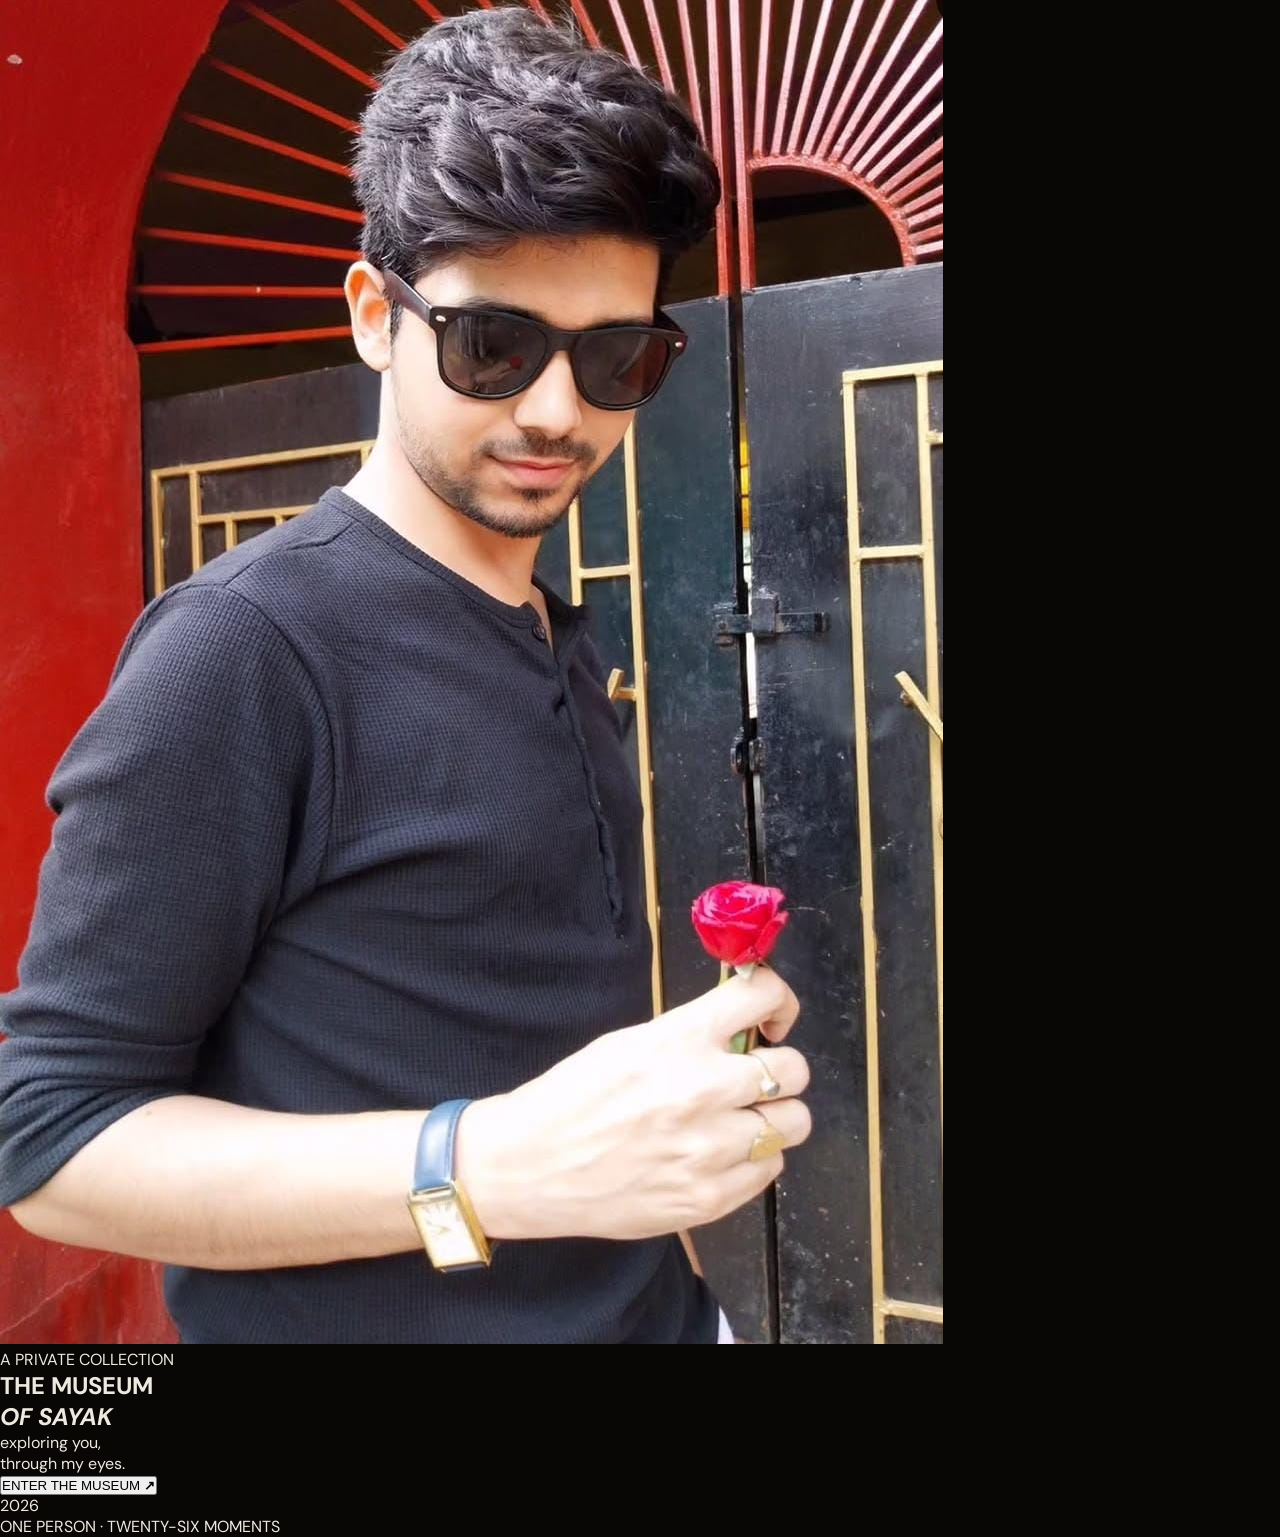
==== commit c235c8cb: "Update index.html" ====
--- a/index.html
+++ b/index.html
@@ -1,6 +1,5 @@
 <!DOCTYPE html>
 <html lang="en">
-
 <head>
     <meta charset="UTF-8">
     <meta name="viewport" content="width=device-width, initial-scale=1.0">
@@ -12,176 +11,58 @@
 
 <body>
 
-    <!-- =====================================
-         PAGE 1 — ENTRANCE
-    ====================================== -->
+    <main class="entrance">
 
-    <main class="entrance" id="entrance">
-
+        <!-- SAYAK'S PHOTOGRAPH -->
         <img
-            class="sayak-photo"
             src="sayak_bkgnd.jpeg"
             alt="Sayak"
+            class="entrance-photo"
         >
 
-        <div class="photo-overlay"></div>
+        <!-- CINEMATIC OVERLAY -->
+        <div class="entrance-overlay"></div>
 
-        <section class="intro">
+
+        <!-- LEFT SIDE CONTENT -->
+        <section class="entrance-content">
+
+            <div class="small-title">
+                A PRIVATE COLLECTION
+            </div>
 
             <h1>
                 THE MUSEUM
                 <br>
-                <span>OF SAYAK</span>
+                <em>OF SAYAK</em>
             </h1>
 
-            <p>
+            <p class="tagline">
                 exploring you,<br>
                 through my eyes.
             </p>
 
-            <button id="enterBtn" type="button">
-                ENTER
-                <span>↗</span>
+            <button id="enterBtn">
+                <span>ENTER THE MUSEUM</span>
+                <b>↗</b>
             </button>
 
         </section>
 
-        <div class="collection">
-            PRIVATE COLLECTION · 2026
+
+        <!-- BOTTOM -->
+        <div class="year">
+            2026
+        </div>
+
+        <div class="edition">
+            ONE PERSON · TWENTY-SIX MOMENTS
         </div>
 
     </main>
 
 
-    <!-- =====================================
-         PAGE 2 — MUSEUM
-         Same page. No redirect.
-    ====================================== -->
-
-    <section class="museum" id="museum">
-
-        <!-- Background -->
-        <div class="museum-background"></div>
-
-        <!-- Dark overlay -->
-        <div class="museum-overlay"></div>
-
-
-        <!-- Chapter content -->
-
-        <div class="chapter">
-
-            <div class="chapter-meta">
-                <span id="chapterNumber">01</span>
-                <span class="meta-line"></span>
-                <span>10</span>
-            </div>
-
-
-            <div class="chapter-content">
-
-                <div class="chapter-text">
-
-                    <p class="chapter-label" id="chapterLabel">
-                        CHAPTER 01
-                    </p>
-
-                    <h2 id="chapterTitle">
-                        Loading...
-                    </h2>
-
-                    <p
-                        class="chapter-description"
-                        id="chapterDescription">
-                    </p>
-
-                </div>
-
-
-                <div class="chapter-visual">
-
-                    <div class="image-frame">
-
-                        <img
-                            id="chapterImage"
-                            src=""
-                            alt="Sayak"
-                        >
-
-                    </div>
-
-                </div>
-
-            </div>
-
-
-            <!-- Navigation -->
-
-            <div class="chapter-navigation">
-
-                <button
-                    id="prevBtn"
-                    type="button">
-                    ←
-                </button>
-
-                <div class="chapter-progress">
-                    <span id="progressNumber">01</span>
-                    <span class="progress-line"></span>
-                    <span>10</span>
-                </div>
-
-                <button
-                    id="nextBtn"
-                    type="button">
-                    →
-                </button>
-
-            </div>
-
-        </div>
-
-
-        <!-- Music -->
-
-        <button
-            id="musicBtn"
-            class="music-button"
-            type="button">
-
-            <span class="music-icon">♪</span>
-            <span id="musicText">SOUND ON</span>
-
-        </button>
-
-
-        <!-- Exit / back -->
-
-        <button
-            id="backBtn"
-            class="back-button"
-            type="button">
-
-            ← BACK
-
-        </button>
-
-    </section>
-
-
-    <!-- =====================================
-         MUSIC
-    ====================================== -->
-
-    <audio
-        id="museumMusic"
-        src="mp3.mpeg"
-        loop>
-    </audio>
-
-
     <script src="script.js"></script>
 
 </body>
-
 </html>
--- a/style.css
+++ b/style.css
@@ -1,8 +1,5 @@
-@import url('https://fonts.googleapis.com/css2?family=Bodoni+Moda:opsz,wght@6..96,400;6..96,500&family=Manrope:wght@300;400;500&display=swap');
-
-/* =========================
-   RESET
-========================= */
+@import url('https://fonts.googleapis.com/css2?family=Cormorant+Garamond:wght@300;400;500;600&family=DM+Sans:wght@300;400&display=swap');
+
 
 * {
     margin: 0;
@@ -10,339 +7,691 @@
     box-sizing: border-box;
 }
 
+
 html,
 body {
     width: 100%;
     height: 100%;
 }
 
+
 body {
-    background: #080808;
-    color: #f4f1eb;
-    font-family: 'Manrope', sans-serif;
+    background: #080706;
+    color: #eee9df;
     overflow: hidden;
-}
-
-
-/* =========================
-   MAIN SCREEN
-========================= */
-
-.entrance {
-    position: relative;
+
+    font-family: 'DM Sans', sans-serif;
+}
+
+
+/* =====================================================
+   MUSEUM
+===================================================== */
+
+.museum {
+    position: fixed;
+    inset: 0;
+
     width: 100vw;
     height: 100vh;
+
     overflow: hidden;
-    background: #080808;
-}
-
-
-/* =========================
-   SAYAK PHOTO
-========================= */
-
-.sayak-photo {
+
+    background: #080706;
+}
+
+
+/* =====================================================
+   CINEMATIC BACKGROUND
+===================================================== */
+
+.museum-bg {
+    position: absolute;
+    inset: -5%;
+
+    background-image:
+        url("sayak_bkgnd.jpeg");
+
+    background-size: cover;
+    background-position: center;
+
+    filter:
+        blur(2px)
+        brightness(.30)
+        saturate(.65);
+
+    transform: scale(1.08);
+
+    animation: backgroundMove 20s ease-in-out infinite alternate;
+
+    z-index: 0;
+}
+
+
+.museum-dark {
     position: absolute;
     inset: 0;
 
+    background:
+        radial-gradient(
+            ellipse at 70% 50%,
+            rgba(255,255,255,.08),
+            transparent 40%
+        ),
+
+        linear-gradient(
+            90deg,
+            rgba(7,6,5,.97) 0%,
+            rgba(7,6,5,.87) 38%,
+            rgba(7,6,5,.48) 68%,
+            rgba(7,6,5,.70) 100%
+        );
+
+    z-index: 1;
+}
+
+
+/* =====================================================
+   FILM GRAIN
+===================================================== */
+
+.museum-grain {
+    position: absolute;
+    inset: 0;
+
+    opacity: .08;
+
+    z-index: 2;
+
+    pointer-events: none;
+
+    background-image:
+        url("sayak_bkgnd.jpeg");
+
+    background-size: 250px;
+
+    mix-blend-mode: soft-light;
+}
+
+
+/* =====================================================
+   TOP
+===================================================== */
+
+.topbar {
+    position: absolute;
+
+    top: 38px;
+    left: 5vw;
+    right: 5vw;
+
+    display: flex;
+
+    justify-content: space-between;
+    align-items: center;
+
+    z-index: 10;
+}
+
+
+.museum-name {
+    font-size: 8px;
+
+    letter-spacing: 5px;
+
+    opacity: .52;
+}
+
+
+.chapter-counter {
+    display: flex;
+
+    align-items: center;
+
+    gap: 13px;
+
+    font-family:
+        'Cormorant Garamond',
+        serif;
+
+    font-size: 17px;
+
+    opacity: .7;
+}
+
+
+.counter-line {
+    width: 32px;
+
+    height: 1px;
+
+    background: rgba(255,255,255,.35);
+}
+
+
+/* =====================================================
+   CHAPTER
+===================================================== */
+
+.chapter {
+    position: absolute;
+
+    inset: 0;
+
+    z-index: 5;
+
+    display: flex;
+
+    align-items: center;
+
+    justify-content: space-between;
+
+    padding:
+        80px
+        9vw
+        100px
+        7vw;
+
+    gap: 8vw;
+}
+
+
+/* =====================================================
+   TEXT
+===================================================== */
+
+.chapter-info {
+    width: 42%;
+
+    max-width: 570px;
+}
+
+
+.chapter-small {
+    font-size: 8px;
+
+    letter-spacing: 5px;
+
+    opacity: .5;
+
+    margin-bottom: 25px;
+}
+
+
+.chapter-info h1 {
+    font-family:
+        'Cormorant Garamond',
+        serif;
+
+    font-weight: 300;
+
+    font-size:
+        clamp(
+            52px,
+            6vw,
+            95px
+        );
+
+    line-height: .88;
+
+    letter-spacing: -3px;
+
+    text-transform: uppercase;
+
+    max-width: 600px;
+}
+
+
+.title-line {
+    width: 50px;
+
+    height: 1px;
+
+    background: rgba(255,255,255,.5);
+
+    margin: 30px 0;
+}
+
+
+#chapterText {
+    font-family:
+        'Cormorant Garamond',
+        serif;
+
+    font-size: 20px;
+
+    line-height: 1.45;
+
+    font-weight: 300;
+
+    max-width: 440px;
+
+    color:
+        rgba(238,233,223,.78);
+}
+
+
+/* =====================================================
+   IMAGE
+===================================================== */
+
+.photo-area {
+    width: 40%;
+
+    max-width: 570px;
+
+    height: 70vh;
+
+    position: relative;
+
+    display: flex;
+
+    align-items: center;
+}
+
+
+.photo-frame {
     width: 100%;
     height: 100%;
 
-    object-fit: contain;
-    object-position: center;
-
-    z-index: 0;
-
-    animation: photoAppear 2.5s ease-out forwards;
-}
-
-
-/* =========================
-   CINEMATIC OVERLAY
-========================= */
-
-.photo-overlay {
-    position: absolute;
+    overflow: hidden;
+
+    position: relative;
+
+    background: #111;
+
+    box-shadow:
+        0 30px 90px
+        rgba(0,0,0,.65);
+}
+
+
+.photo-frame::after {
+    content: "";
+
+    position: absolute;
+
     inset: 0;
-
-    z-index: 1;
-
-    pointer-events: none;
 
     background:
         linear-gradient(
-            90deg,
-            rgba(0, 0, 0, 0.78) 0%,
-            rgba(0, 0, 0, 0.50) 25%,
-            rgba(0, 0, 0, 0.18) 52%,
-            rgba(0, 0, 0, 0.04) 78%,
-            rgba(0, 0, 0, 0.20) 100%
+            180deg,
+            transparent 65%,
+            rgba(0,0,0,.25)
         );
 
-    box-shadow:
-        inset 0 0 160px rgba(0, 0, 0, 0.65);
-}
-
-
-/* =========================
-   MAIN WRITING
-========================= */
-
-.intro {
-    position: absolute;
-
-    z-index: 3;
-
-    left: 4vw;
-    top: 50%;
-
-    transform: translateY(-50%);
-
-    width: 500px;
-
-    opacity: 0;
-
-    animation: introAppear 1.8s ease forwards;
-    animation-delay: 0.4s;
-}
-
-
-/* =========================
-   TITLE
-========================= */
-
-h1 {
-    font-family: 'Bodoni Moda', serif;
-
-    font-size: clamp(58px, 7vw, 108px);
-
-    font-weight: 400;
-
-    line-height: 0.82;
-
-    letter-spacing: -5px;
-
-    text-transform: uppercase;
-}
-
-h1 span {
-    font-style: italic;
-
-    font-weight: 400;
-
-    letter-spacing: -5px;
-}
-
-
-/* =========================
-   TAGLINE
-========================= */
-
-.intro p {
-    margin-top: 32px;
-
-    font-family: 'Bodoni Moda', serif;
-
-    font-size: 20px;
-
-    font-style: italic;
-
-    font-weight: 400;
-
-    line-height: 1.15;
-
-    letter-spacing: 0.2px;
-
-    opacity: 0.82;
-}
-
-
-/* =========================
-   ENTER BUTTON
-========================= */
-
-#enterBtn {
+    pointer-events: none;
+}
+
+
+#chapterImage {
+    width: 100%;
+    height: 100%;
+
+    display: block;
+
+    object-fit: cover;
+
+    object-position: center;
+
+    transition:
+        opacity .6s ease,
+        transform 1.2s ease;
+}
+
+
+.photo-frame:hover #chapterImage {
+    transform: scale(1.025);
+}
+
+
+.photo-number {
+    position: absolute;
+
+    left: -42px;
+
+    top: 10px;
+
+    font-family:
+        'Cormorant Garamond',
+        serif;
+
+    font-size: 14px;
+
+    opacity: .45;
+
+    z-index: 5;
+}
+
+
+.photo-caption {
+    position: absolute;
+
+    right: -2px;
+
+    bottom: -28px;
+
+    font-size: 7px;
+
+    letter-spacing: 4px;
+
+    opacity: .38;
+}
+
+
+/* =====================================================
+   BOTTOM
+===================================================== */
+
+.bottom {
+    position: absolute;
+
+    left: 7vw;
+    bottom: 38px;
+
     display: flex;
 
     align-items: center;
 
-    gap: 20px;
-
-    margin-top: 42px;
-
-    padding: 0;
-
-    border: none;
+    gap: 25px;
+
+    z-index: 10;
+}
+
+
+.nav-btn {
+    width: 40px;
+    height: 40px;
+
+    border-radius: 50%;
+
+    border:
+        1px solid
+        rgba(255,255,255,.35);
 
     background: transparent;
 
-    color: #ffffff;
-
-    font-family: 'Manrope', sans-serif;
-
-    font-size: 9px;
-
-    font-weight: 400;
-
-    letter-spacing: 5px;
+    color: white;
+
+    font-size: 17px;
 
     cursor: pointer;
-}
-
-#enterBtn span {
+
+    transition: .35s ease;
+}
+
+
+.nav-btn:hover:not(:disabled) {
+    background: #eee9df;
+
+    color: #080706;
+}
+
+
+.nav-btn:disabled {
+    opacity: .18;
+
+    cursor: default;
+}
+
+
+.chapter-dots {
     display: flex;
 
     align-items: center;
-    justify-content: center;
-
-    width: 43px;
-    height: 43px;
-
-    border: 1px solid rgba(255, 255, 255, 0.6);
+
+    gap: 8px;
+}
+
+
+.chapter-dot {
+    width: 4px;
+    height: 4px;
 
     border-radius: 50%;
 
-    font-size: 15px;
-
-    transition:
-        background 0.4s ease,
-        color 0.4s ease,
-        transform 0.4s ease;
-}
-
-#enterBtn:hover span {
-    background: #ffffff;
-
-    color: #080808;
-
-    transform: translateX(6px);
-}
-
-
-/* =========================
-   COLLECTION
-========================= */
-
-.collection {
-    position: absolute;
-
-    right: 40px;
-    bottom: 32px;
-
-    z-index: 3;
+    background: rgba(255,255,255,.28);
+
+    transition: .3s ease;
+}
+
+
+.chapter-dot.active {
+    width: 22px;
+
+    border-radius: 0;
+
+    background: rgba(255,255,255,.8);
+}
+
+
+/* =====================================================
+   SOUND
+===================================================== */
+
+.sound {
+    position: absolute;
+
+    right: 38px;
+    bottom: 38px;
+
+    z-index: 10;
+
+    border: 0;
+
+    background: transparent;
+
+    color: white;
+
+    display: flex;
+
+    align-items: center;
+
+    gap: 9px;
 
     font-size: 7px;
 
-    letter-spacing: 4px;
-
-    opacity: 0.45;
-}
-
-
-/* =========================
-   INTRO ANIMATION
-========================= */
-
-@keyframes introAppear {
+    letter-spacing: 3px;
+
+    opacity: .5;
+
+    cursor: pointer;
+
+    transition: .3s ease;
+}
+
+
+.sound:hover {
+    opacity: 1;
+}
+
+
+.sound span:first-child {
+    font-family:
+        'Cormorant Garamond',
+        serif;
+
+    font-size: 18px;
+}
+
+
+/* =====================================================
+   EXIT
+===================================================== */
+
+.back {
+    position: absolute;
+
+    top: 38px;
+    right: 5vw;
+
+    transform: translateY(28px);
+
+    z-index: 10;
+
+    border: 0;
+
+    background: transparent;
+
+    color: white;
+
+    font-size: 7px;
+
+    letter-spacing: 3px;
+
+    opacity: .35;
+
+    cursor: pointer;
+
+    transition: .3s ease;
+}
+
+
+.back:hover {
+    opacity: 1;
+}
+
+
+/* =====================================================
+   CHAPTER ANIMATION
+===================================================== */
+
+.chapter.changing .chapter-info {
+    animation:
+        textOut .45s ease forwards;
+}
+
+
+.chapter.changing .photo-area {
+    animation:
+        imageOut .55s ease forwards;
+}
+
+
+@keyframes textOut {
+
+    0% {
+        opacity: 1;
+        transform: translateX(0);
+    }
+
+    100% {
+        opacity: 0;
+        transform: translateX(-25px);
+    }
+
+}
+
+
+@keyframes imageOut {
+
+    0% {
+        opacity: 1;
+        transform: translateX(0);
+    }
+
+    100% {
+        opacity: 0;
+        transform: translateX(25px);
+    }
+
+}
+
+
+@keyframes backgroundMove {
 
     from {
-        opacity: 0;
-
         transform:
-            translateY(-50%)
-            translateX(-45px);
+            scale(1.08)
+            translate3d(0,0,0);
     }
 
     to {
-        opacity: 1;
-
         transform:
-            translateY(-50%)
-            translateX(0);
-    }
-}
-
-
-/* =========================
-   PHOTO ANIMATION
-========================= */
-
-@keyframes photoAppear {
-
-    from {
-        opacity: 0;
-
-        transform: scale(1.015);
-    }
-
-    to {
-        opacity: 1;
-
-        transform: scale(1);
-    }
-}
-
-
-/* =========================
-   EXIT
-========================= */
-
-.intro.exit {
-    opacity: 0;
-
-    transform:
-        translateY(-50%)
-        translateX(-40px);
-
-    transition:
-        opacity 0.7s ease,
-        transform 0.7s ease;
-}
-
-.entrance.leave {
-    opacity: 0;
-
-    transition: opacity 1s ease;
-}
-
-
-/* =========================
+            scale(1.13)
+            translate3d(-1%, -1%, 0);
+    }
+
+}
+
+
+/* =====================================================
    MOBILE
-========================= */
-
-@media (max-width: 700px) {
-
-    .intro {
+===================================================== */
+
+@media (max-width: 850px) {
+
+    body {
+        overflow-y: auto;
+    }
+
+    .museum {
+        min-height: 100vh;
+        height: auto;
+
+        overflow-y: auto;
+    }
+
+    .chapter {
+        position: relative;
+
+        min-height: 100vh;
+
+        flex-direction: column;
+
+        justify-content: center;
+
+        padding:
+            110px
+            25px
+            110px;
+
+        gap: 50px;
+    }
+
+    .chapter-info {
+        width: 100%;
+    }
+
+    .chapter-info h1 {
+        font-size: 52px;
+    }
+
+    #chapterText {
+        font-size: 18px;
+    }
+
+    .photo-area {
+        width: 100%;
+
+        height: 55vh;
+    }
+
+    .photo-number {
+        display: none;
+    }
+
+    .bottom {
         left: 25px;
-
-        width: calc(100% - 50px);
-    }
-
-    h1 {
-        font-size: 56px;
-
-        letter-spacing: -3px;
-    }
-
-    h1 span {
-        letter-spacing: -3px;
-    }
-
-    .intro p {
-        font-size: 18px;
-    }
-
-    .collection {
+        bottom: 25px;
+    }
+
+    .sound {
         right: 25px;
         bottom: 25px;
     }
 
-    .photo-overlay {
-        background:
-            linear-gradient(
-                90deg,
-                rgba(0, 0, 0, 0.70),
-                rgba(0, 0, 0, 0.15)
-            );
-    }
-}
+    .topbar {
+        left: 25px;
+        right: 25px;
+    }
+
+    .museum-name {
+        letter-spacing: 3px;
+    }
+
+    .back {
+        right: 25px;
+    }
+
+}
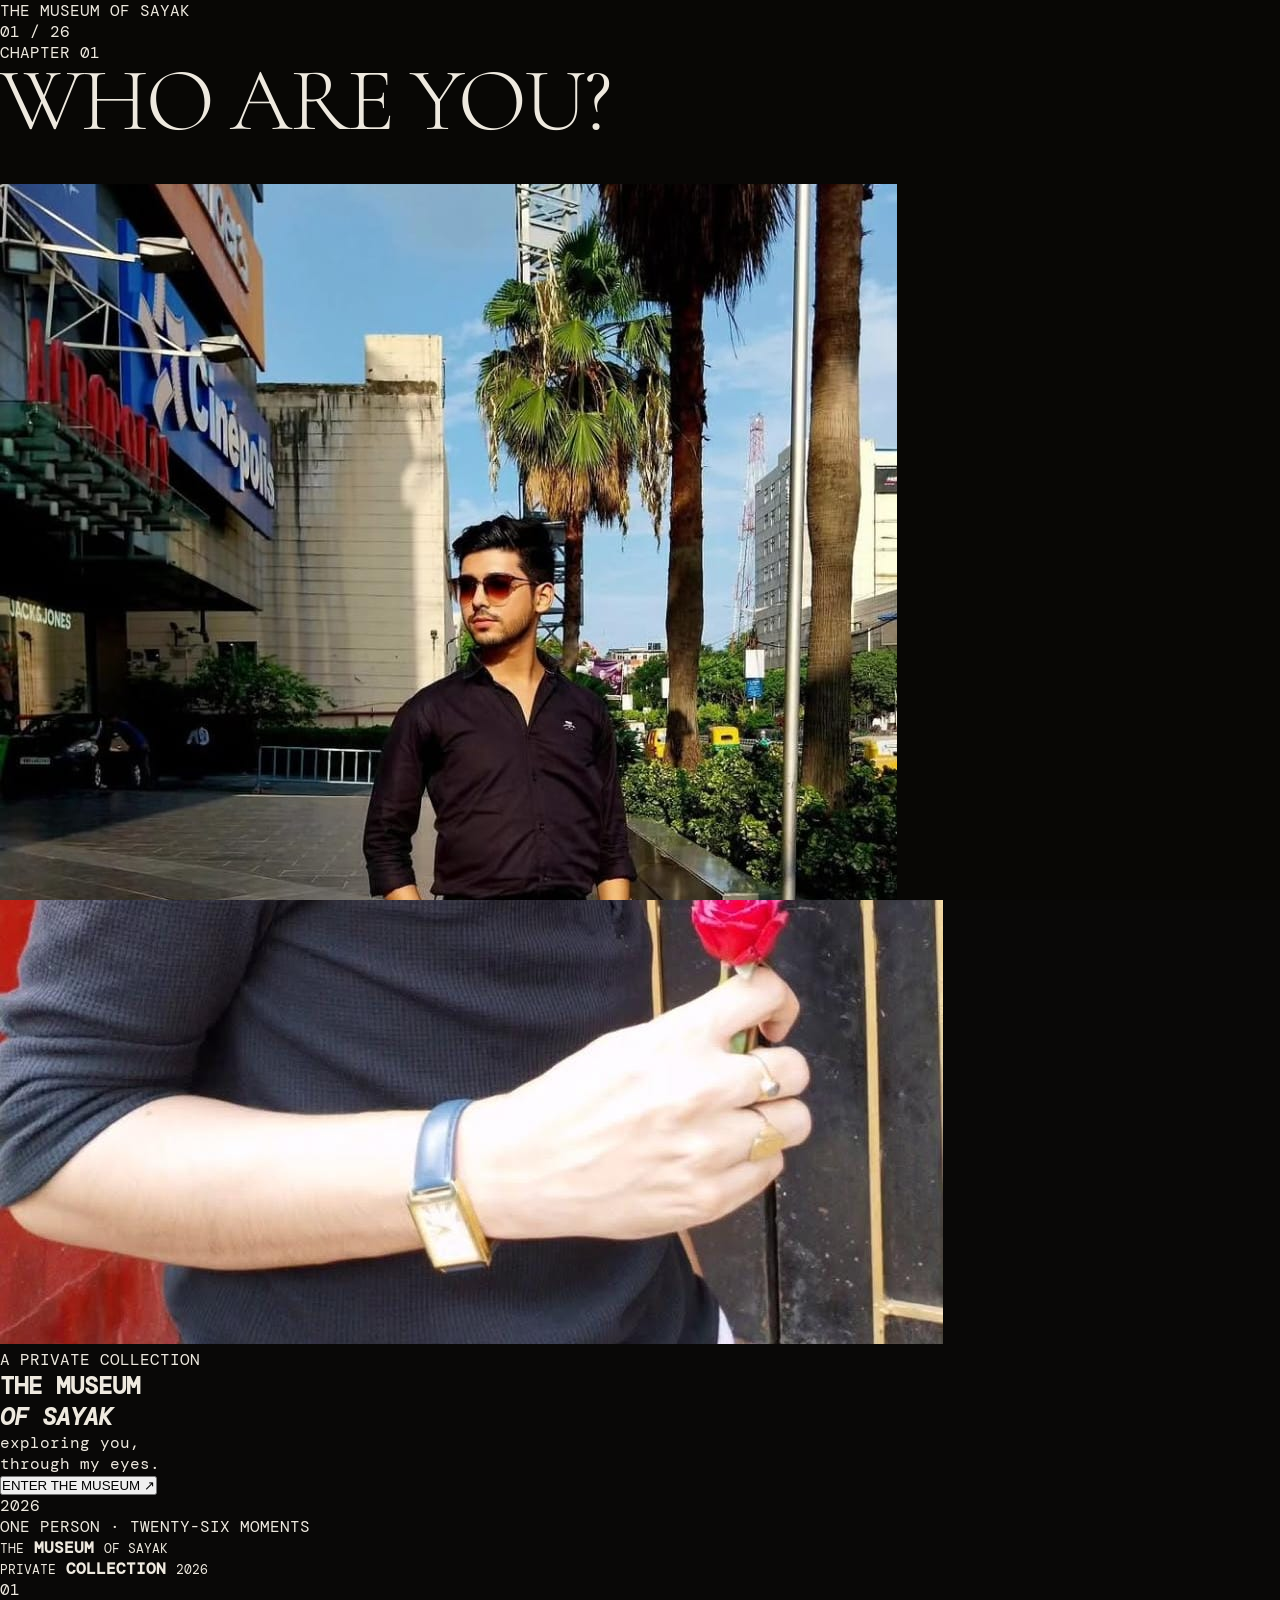
==== commit 36b9ec8c: "Update index.html" ====
--- a/index.html
+++ b/index.html
@@ -1,5 +1,6 @@
 <!DOCTYPE html>
 <html lang="en">
+
 <head>
     <meta charset="UTF-8">
     <meta name="viewport" content="width=device-width, initial-scale=1.0">
@@ -11,23 +12,25 @@
 
 <body>
 
-    <main class="entrance">
-
-        <!-- SAYAK'S PHOTOGRAPH -->
+<div id="app">
+
+    <!-- =========================================
+         PAGE 1 — MUSEUM ENTRANCE
+    ========================================== -->
+
+    <section id="entrancePage" class="screen active">
+
         <img
             src="sayak_bkgnd.jpeg"
+            class="entrancePhoto"
             alt="Sayak"
-            class="entrance-photo"
         >
 
-        <!-- CINEMATIC OVERLAY -->
-        <div class="entrance-overlay"></div>
-
-
-        <!-- LEFT SIDE CONTENT -->
-        <section class="entrance-content">
-
-            <div class="small-title">
+        <div class="entranceShade"></div>
+
+        <div class="entranceContent">
+
+            <div class="private">
                 A PRIVATE COLLECTION
             </div>
 
@@ -37,32 +40,192 @@
                 <em>OF SAYAK</em>
             </h1>
 
-            <p class="tagline">
+            <p>
                 exploring you,<br>
                 through my eyes.
             </p>
 
-            <button id="enterBtn">
-                <span>ENTER THE MUSEUM</span>
-                <b>↗</b>
+            <button id="enterMuseum">
+                ENTER THE MUSEUM
+                <span>↗</span>
             </button>
 
-        </section>
-
-
-        <!-- BOTTOM -->
-        <div class="year">
+        </div>
+
+        <div class="entranceYear">
             2026
         </div>
 
-        <div class="edition">
+        <div class="entranceBottom">
             ONE PERSON · TWENTY-SIX MOMENTS
         </div>
 
-    </main>
-
-
-    <script src="script.js"></script>
+    </section>
+
+
+    <!-- =========================================
+         MUSEUM DOOR
+    ========================================== -->
+
+    <section id="doorPage" class="screen">
+
+        <div class="museumLight"></div>
+
+        <div class="museumDoor leftDoor">
+
+            <div class="doorFrame">
+                <small>THE</small>
+                <strong>MUSEUM</strong>
+                <small>OF SAYAK</small>
+            </div>
+
+        </div>
+
+        <div class="museumDoor rightDoor">
+
+            <div class="doorFrame">
+                <small>PRIVATE</small>
+                <strong>COLLECTION</strong>
+                <small>2026</small>
+            </div>
+
+        </div>
+
+        <div class="doorText">
+
+            <span>01</span>
+
+            <p>
+                ENTERING THE MUSEUM
+            </p>
+
+        </div>
+
+    </section>
+
+
+    <!-- =========================================
+         ACTUAL MUSEUM
+    ========================================== -->
+
+    <section id="museumPage" class="screen">
+
+        <div class="museumBackground"></div>
+
+        <div class="museumOverlay"></div>
+
+        <header class="museumHeader">
+
+            <div>
+                THE MUSEUM OF SAYAK
+            </div>
+
+            <div id="pageCounter">
+                01 / 26
+            </div>
+
+        </header>
+
+
+        <main class="museumContent">
+
+            <div class="chapterInfo">
+
+                <div id="chapterNumber">
+                    CHAPTER 01
+                </div>
+
+                <h2 id="chapterTitle">
+                    WHO ARE YOU?
+                </h2>
+
+            </div>
+
+
+            <div class="exhibit">
+
+                <div class="photoFrame">
+
+                    <img
+                        id="momentImage"
+                        src="strong.jpeg"
+                        alt="Sayak"
+                    >
+
+                    <div
+                        id="imageCaption"
+                        class="imageCaption">
+                    </div>
+
+                </div>
+
+
+                <div class="story">
+
+                    <div
+                        id="storyNumber"
+                        class="storyNumber">
+                        01
+                    </div>
+
+                    <p id="storyText">
+                        You are someone I keep discovering,
+                        even after all these years.
+                    </p>
+
+                </div>
+
+            </div>
+
+        </main>
+
+
+        <!-- NAVIGATION -->
+
+        <div class="navigation">
+
+            <button id="previousBtn">
+                ←
+            </button>
+
+            <div id="navCounter">
+                01 / 26
+            </div>
+
+            <button id="nextBtn">
+                →
+            </button>
+
+        </div>
+
+
+        <!-- SOUND -->
+
+        <button id="soundBtn">
+            ♪ SOUND ON
+        </button>
+
+
+        <!-- EXIT -->
+
+        <button id="exitBtn">
+            ← EXIT
+        </button>
+
+
+        <audio
+            id="music"
+            src="mp3.mpeg"
+            loop
+            preload="auto">
+        </audio>
+
+    </section>
+
+</div>
+
+
+<script src="script.js"></script>
 
 </body>
 </html>
--- a/style.css
+++ b/style.css
@@ -1,5 +1,9 @@
-@import url('https://fonts.googleapis.com/css2?family=Cormorant+Garamond:wght@300;400;500;600&family=DM+Sans:wght@300;400&display=swap');
-
+@import url('https://fonts.googleapis.com/css2?family=Cormorant+Garamond:wght@300;400;500;600&family=DM+Mono:wght@300;400&display=swap');
+
+
+/* =====================================================
+   RESET
+===================================================== */
 
 * {
     margin: 0;
@@ -7,20 +11,300 @@
     box-sizing: border-box;
 }
 
-
 html,
 body {
     width: 100%;
     height: 100%;
 }
 
-
 body {
-    background: #080706;
+    background: #090807;
     color: #eee9df;
     overflow: hidden;
-
-    font-family: 'DM Sans', sans-serif;
+    font-family: "DM Mono", monospace;
+}
+
+
+/* =====================================================
+   ENTRANCE PAGE
+===================================================== */
+
+.entrance {
+    position: relative;
+    width: 100vw;
+    height: 100vh;
+    overflow: hidden;
+    background: #090807;
+}
+
+
+/* =====================================================
+   ENTRANCE PHOTO
+
+   IMPORTANT:
+   Do not stretch the photograph.
+===================================================== */
+
+.entrance-photo {
+    position: absolute;
+
+    top: 4vh;
+    right: 4vw;
+
+    width: 61vw;
+    height: 92vh;
+
+    object-fit: cover;
+    object-position: center;
+
+    z-index: 1;
+
+    filter: brightness(.82) contrast(.95);
+
+    animation: entrancePhoto 18s ease-out forwards;
+}
+
+
+/* =====================================================
+   PHOTO EDGE
+===================================================== */
+
+.entrance::after {
+
+    content: "";
+
+    position: absolute;
+
+    top: 4vh;
+    right: 4vw;
+
+    width: 61vw;
+    height: 92vh;
+
+    border: 1px solid rgba(238, 233, 223, .16);
+
+    z-index: 2;
+
+    pointer-events: none;
+}
+
+
+/* =====================================================
+   ENTRANCE DARKNESS
+===================================================== */
+
+.entrance-overlay {
+
+    position: absolute;
+
+    inset: 0;
+
+    z-index: 3;
+
+    pointer-events: none;
+
+    background:
+
+        linear-gradient(
+            90deg,
+            #090807 0%,
+            rgba(9,8,7,.97) 17%,
+            rgba(9,8,7,.75) 35%,
+            rgba(9,8,7,.15) 68%,
+            rgba(9,8,7,.35) 100%
+        ),
+
+        linear-gradient(
+            0deg,
+            rgba(0,0,0,.65),
+            transparent 45%
+        );
+}
+
+
+/* =====================================================
+   ENTRANCE CONTENT
+===================================================== */
+
+.entrance-content {
+
+    position: absolute;
+
+    left: 7vw;
+    top: 50%;
+
+    transform: translateY(-50%);
+
+    width: 570px;
+
+    z-index: 5;
+
+    animation: contentReveal 1.5s ease forwards;
+}
+
+
+.small-title {
+
+    font-size: 8px;
+
+    letter-spacing: 5px;
+
+    opacity: .48;
+
+    margin-bottom: 28px;
+}
+
+
+.entrance-content h1 {
+
+    font-family: "Cormorant Garamond", serif;
+
+    font-size: clamp(72px, 8vw, 122px);
+
+    line-height: .78;
+
+    font-weight: 300;
+
+    letter-spacing: -5px;
+
+    text-transform: uppercase;
+}
+
+
+.entrance-content h1 em {
+
+    font-style: italic;
+
+    font-weight: 400;
+
+    letter-spacing: -6px;
+}
+
+
+.tagline {
+
+    margin-top: 38px;
+
+    font-family: "Cormorant Garamond", serif;
+
+    font-size: 24px;
+
+    line-height: 1.05;
+
+    font-style: italic;
+
+    opacity: .78;
+}
+
+
+/* =====================================================
+   ENTER BUTTON
+===================================================== */
+
+#enterBtn {
+
+    margin-top: 46px;
+
+    display: flex;
+
+    align-items: center;
+
+    gap: 20px;
+
+    border: none;
+
+    background: transparent;
+
+    color: #eee9df;
+
+    cursor: pointer;
+
+    font-family: "DM Mono", monospace;
+
+    font-size: 8px;
+
+    letter-spacing: 4px;
+}
+
+
+#enterBtn span {
+
+    transition: transform .5s ease;
+}
+
+
+#enterBtn b {
+
+    width: 46px;
+    height: 46px;
+
+    display: flex;
+
+    align-items: center;
+    justify-content: center;
+
+    border: 1px solid rgba(238,233,223,.5);
+
+    border-radius: 50%;
+
+    font-family: "Cormorant Garamond", serif;
+
+    font-size: 19px;
+
+    font-weight: 300;
+
+    transition:
+        background .4s ease,
+        color .4s ease,
+        transform .5s ease;
+}
+
+
+#enterBtn:hover b {
+
+    background: #eee9df;
+
+    color: #090807;
+
+    transform: rotate(45deg);
+}
+
+
+/* =====================================================
+   ENTRANCE FOOTER
+===================================================== */
+
+.year {
+
+    position: absolute;
+
+    left: 7vw;
+    bottom: 38px;
+
+    z-index: 5;
+
+    font-family: "Cormorant Garamond", serif;
+
+    font-size: 15px;
+
+    opacity: .45;
+}
+
+
+.edition {
+
+    position: absolute;
+
+    right: 5vw;
+    bottom: 40px;
+
+    z-index: 5;
+
+    font-size: 7px;
+
+    letter-spacing: 3px;
+
+    opacity: .4;
 }
 
 
@@ -28,26 +312,1215 @@
    MUSEUM
 ===================================================== */
 
-.museum {
+#museum {
+
+    position: relative;
+
+    width: 100vw;
+    height: 100vh;
+
+    overflow: hidden;
+
+    background: #0b0907;
+}
+
+
+/* =====================================================
+   MUSEUM BACKGROUND
+===================================================== */
+
+.museum-background {
+
+    position: absolute;
+
+    inset: -5%;
+
+    background-image:
+        linear-gradient(
+            rgba(20,16,12,.48),
+            rgba(20,16,12,.48)
+        ),
+        url("sayak_bkgnd.jpeg");
+
+    background-size: cover;
+
+    background-position: center;
+
+    filter: blur(2px) brightness(.28);
+
+    transform: scale(1.08);
+
+    z-index: 0;
+}
+
+
+/* =====================================================
+   MUSEUM DARKNESS
+===================================================== */
+
+.museum-dark {
+
+    position: absolute;
+
+    inset: 0;
+
+    z-index: 1;
+
+    background:
+
+        radial-gradient(
+            ellipse at center,
+            transparent 10%,
+            rgba(0,0,0,.58) 75%,
+            rgba(0,0,0,.9) 100%
+        ),
+
+        linear-gradient(
+            90deg,
+            rgba(0,0,0,.55),
+            transparent 50%,
+            rgba(0,0,0,.55)
+        );
+}
+
+
+/* =====================================================
+   FILM GRAIN
+===================================================== */
+
+.museum-grain {
+
+    position: absolute;
+
+    inset: 0;
+
+    z-index: 20;
+
+    pointer-events: none;
+
+    opacity: .08;
+
+    background-image:
+        url("data:image/svg+xml,%3Csvg viewBox='0 0 180 180' xmlns='http://www.w3.org/2000/svg'%3E%3Cfilter id='n'%3E%3CfeTurbulence type='fractalNoise' baseFrequency='.9' numOctaves='4' stitchTiles='stitch'/%3E%3C/filter%3E%3Crect width='100%25' height='100%25' filter='url(%23n)' opacity='.35'/%3E%3C/svg%3E");
+
+    mix-blend-mode: screen;
+}
+
+
+/* =====================================================
+   HEADER
+===================================================== */
+
+.museum-header {
+
+    position: absolute;
+
+    top: 35px;
+
+    left: 5vw;
+    right: 5vw;
+
+    display: flex;
+
+    align-items: center;
+    justify-content: space-between;
+
+    z-index: 10;
+}
+
+
+.museum-name {
+
+    font-size: 8px;
+
+    letter-spacing: 4px;
+
+    opacity: .55;
+}
+
+
+.progress {
+
+    display: flex;
+
+    align-items: center;
+
+    gap: 12px;
+
+    font-size: 8px;
+
+    letter-spacing: 2px;
+
+    opacity: .6;
+}
+
+
+.progress i {
+
+    display: block;
+
+    width: 60px;
+
+    height: 1px;
+
+    background: rgba(255,255,255,.35);
+}
+
+
+/* =====================================================
+   EXHIBITION
+===================================================== */
+
+.exhibition {
+
+    position: absolute;
+
+    inset: 0;
+
+    z-index: 5;
+
+    padding: 15vh 9vw 10vh;
+
+    display: flex;
+
+    flex-direction: column;
+
+    justify-content: center;
+}
+
+
+/* =====================================================
+   CHAPTER LABEL
+===================================================== */
+
+.chapter-number {
+
+    font-size: 8px;
+
+    letter-spacing: 5px;
+
+    opacity: .55;
+
+    margin-bottom: 13px;
+}
+
+
+#chapterTitle {
+
+    font-family: "Cormorant Garamond", serif;
+
+    font-size: clamp(55px, 7vw, 105px);
+
+    font-weight: 300;
+
+    line-height: .85;
+
+    letter-spacing: -3px;
+
+    max-width: 850px;
+
+    margin-bottom: 45px;
+}
+
+
+/* =====================================================
+   EXHIBIT LAYOUT
+===================================================== */
+
+.exhibit-layout {
+
+    display: grid;
+
+    grid-template-columns:
+        minmax(300px, 430px)
+        minmax(280px, 480px);
+
+    gap: 7vw;
+
+    align-items: center;
+}
+
+
+/* =====================================================
+   PHOTOGRAPH FRAME
+===================================================== */
+
+.photograph-frame {
+
+    width: 100%;
+
+    position: relative;
+}
+
+
+.frame-inner {
+
+    position: relative;
+
+    width: 100%;
+
+    height: 48vh;
+
+    padding: 10px;
+
+    background: rgba(17,14,11,.72);
+
+    border: 1px solid rgba(238,233,223,.18);
+
+    box-shadow:
+        0 25px 80px rgba(0,0,0,.55);
+
+    overflow: hidden;
+}
+
+
+.frame-inner::before {
+
+    content: "";
+
+    position: absolute;
+
+    inset: 10px;
+
+    border: 1px solid rgba(238,233,223,.12);
+
+    z-index: 2;
+
+    pointer-events: none;
+}
+
+
+#chapterImage {
+
+    width: 100%;
+
+    height: 100%;
+
+    object-fit: cover;
+
+    object-position: center;
+
+    display: block;
+
+    transition:
+        opacity .8s ease,
+        transform 1.2s ease;
+
+    filter: brightness(.9) contrast(.95);
+}
+
+
+.photograph-caption {
+
+    margin-top: 12px;
+
+    font-family: "Cormorant Garamond", serif;
+
+    font-size: 14px;
+
+    font-style: italic;
+
+    opacity: .48;
+}
+
+
+/* =====================================================
+   WRITING
+===================================================== */
+
+.writing {
+
+    max-width: 460px;
+
+    position: relative;
+
+    padding-left: 28px;
+
+    border-left: 1px solid rgba(238,233,223,.18);
+}
+
+
+.text-number {
+
+    font-size: 8px;
+
+    letter-spacing: 3px;
+
+    opacity: .4;
+
+    margin-bottom: 25px;
+}
+
+
+#chapterText {
+
+    font-family: "Cormorant Garamond", serif;
+
+    font-size: clamp(25px, 2.5vw, 37px);
+
+    font-weight: 300;
+
+    line-height: 1.12;
+
+    opacity: .9;
+}
+
+
+/* =====================================================
+   NAVIGATION
+===================================================== */
+
+.museum-navigation {
+
+    position: absolute;
+
+    right: 5vw;
+
+    bottom: 38px;
+
+    z-index: 10;
+
+    display: flex;
+
+    gap: 10px;
+}
+
+
+.museum-navigation button {
+
+    width: 45px;
+    height: 45px;
+
+    border-radius: 50%;
+
+    border: 1px solid rgba(238,233,223,.35);
+
+    background: transparent;
+
+    color: #eee9df;
+
+    font-family: "Cormorant Garamond", serif;
+
+    font-size: 20px;
+
+    cursor: pointer;
+
+    transition: .35s ease;
+}
+
+
+.museum-navigation button:hover {
+
+    background: #eee9df;
+
+    color: #090807;
+}
+
+
+/* =====================================================
+   SOUND
+===================================================== */
+
+.sound-control {
+
+    position: absolute;
+
+    left: 5vw;
+
+    bottom: 40px;
+
+    z-index: 10;
+}
+
+
+#soundBtn {
+
+    border: none;
+
+    background: transparent;
+
+    color: #eee9df;
+
+    font-family: "DM Mono", monospace;
+
+    font-size: 7px;
+
+    letter-spacing: 3px;
+
+    opacity: .5;
+
+    cursor: pointer;
+
+    transition: opacity .3s ease;
+}
+
+
+#soundBtn:hover {
+
+    opacity: 1;
+}
+
+
+/* =====================================================
+   EXIT
+===================================================== */
+
+.exit-museum {
+
+    position: absolute;
+
+    top: 34px;
+
+    left: 50%;
+
+    transform: translateX(-50%);
+
+    z-index: 10;
+
+    border: none;
+
+    background: transparent;
+
+    color: #eee9df;
+
+    font-family: "DM Mono", monospace;
+
+    font-size: 7px;
+
+    letter-spacing: 3px;
+
+    opacity: .35;
+
+    cursor: pointer;
+}
+
+
+.exit-museum:hover {
+
+    opacity: 1;
+}
+
+
+/* =====================================================
+   CHAPTER DOOR
+===================================================== */
+
+.chapter-door {
+
+    position: absolute;
+
+    inset: 0;
+
+    z-index: 15;
+
+    background:
+
+        linear-gradient(
+            90deg,
+            rgba(5,4,3,.9),
+            rgba(20,16,12,.65),
+            rgba(5,4,3,.9)
+        );
+
+    display: flex;
+
+    flex-direction: column;
+
+    align-items: center;
+
+    justify-content: center;
+
+    text-align: center;
+
+    transition:
+        opacity .8s ease,
+        visibility .8s ease;
+}
+
+
+.chapter-door.hidden {
+
+    opacity: 0;
+
+    visibility: hidden;
+
+    pointer-events: none;
+}
+
+
+.door-number {
+
+    font-family: "Cormorant Garamond", serif;
+
+    font-size: 100px;
+
+    font-weight: 300;
+
+    opacity: .15;
+
+    position: absolute;
+
+    top: 25%;
+}
+
+
+.door-small {
+
+    font-size: 8px;
+
+    letter-spacing: 6px;
+
+    opacity: .45;
+
+    margin-bottom: 25px;
+}
+
+
+.chapter-door h2 {
+
+    font-family: "Cormorant Garamond", serif;
+
+    font-size: clamp(55px, 7vw, 105px);
+
+    font-weight: 300;
+
+    letter-spacing: -3px;
+}
+
+
+#openDoor {
+
+    margin-top: 45px;
+
+    border: 1px solid rgba(238,233,223,.4);
+
+    background: transparent;
+
+    color: #eee9df;
+
+    padding: 15px 25px;
+
+    font-family: "DM Mono", monospace;
+
+    font-size: 8px;
+
+    letter-spacing: 4px;
+
+    cursor: pointer;
+
+    transition: .4s ease;
+}
+
+
+#openDoor span {
+
+    margin-left: 15px;
+
+    font-size: 16px;
+}
+
+
+#openDoor:hover {
+
+    background: #eee9df;
+
+    color: #090807;
+}
+
+
+/* =====================================================
+   LOADING
+===================================================== */
+
+#loading {
+
+    position: fixed;
+
+    inset: 0;
+
+    z-index: 100;
+
+    background: #090807;
+
+    display: flex;
+
+    flex-direction: column;
+
+    justify-content: center;
+
+    align-items: center;
+
+    transition:
+        opacity 1s ease,
+        visibility 1s ease;
+}
+
+
+#loading.hide {
+
+    opacity: 0;
+
+    visibility: hidden;
+
+    pointer-events: none;
+}
+
+
+.loading-line {
+
+    width: 100px;
+
+    height: 1px;
+
+    background: rgba(238,233,223,.5);
+
+    margin-bottom: 20px;
+
+    animation: loadingLine 1.5s ease forwards;
+}
+
+
+#loading p {
+
+    font-size: 7px;
+
+    letter-spacing: 4px;
+
+    opacity: .5;
+}
+
+
+/* =====================================================
+   ANIMATIONS
+===================================================== */
+
+@keyframes entrancePhoto {
+
+    from {
+        transform: scale(1.02);
+    }
+
+    to {
+        transform: scale(1.07);
+    }
+}
+
+
+@keyframes contentReveal {
+
+    from {
+        opacity: 0;
+
+        transform:
+            translateY(-47%)
+            translateX(-25px);
+    }
+
+    to {
+        opacity: 1;
+
+        transform:
+            translateY(-50%)
+            translateX(0);
+    }
+}
+
+
+@keyframes loadingLine {
+
+    from {
+        width: 0;
+    }
+
+    to {
+        width: 100px;
+    }
+}
+
+
+/* =====================================================
+   RESPONSIVE
+===================================================== */
+
+@media (max-width: 900px) {
+
+    .entrance-photo {
+
+        top: 0;
+        right: 0;
+
+        width: 100%;
+        height: 100%;
+
+    }
+
+    .entrance::after {
+        display: none;
+    }
+
+    .entrance-overlay {
+
+        background:
+
+            linear-gradient(
+                90deg,
+                rgba(9,8,7,.9),
+                rgba(9,8,7,.35)
+            );
+    }
+
+    .entrance-content {
+
+        left: 8vw;
+
+        width: 80vw;
+    }
+
+    .exhibit-layout {
+
+        grid-template-columns: 1fr;
+
+        gap: 30px;
+    }
+
+    .frame-inner {
+
+        height: 35vh;
+    }
+
+    #chapterTitle {
+
+        margin-bottom: 25px;
+    }
+
+    .writing {
+
+        max-width: 90%;
+
+        padding-left: 18px;
+    }
+
+}
+
+
+@media (max-width: 600px) {
+
+    .entrance-content h1 {
+
+        font-size: 65px;
+    }
+
+    .tagline {
+
+        font-size: 20px;
+    }
+
+    .edition {
+
+        display: none;
+    }
+
+    .museum-header {
+
+        top: 25px;
+    }
+
+    .exhibition {
+
+        padding:
+            12vh
+            7vw
+            12vh;
+    }
+
+    #chapterTitle {
+
+        font-size: 55px;
+    }
+
+    .frame-inner {
+
+        height: 30vh;
+    }
+
+    #chapterText {
+
+        font-size: 26px;
+    }
+
+}
+/* =====================================================
+   CINEMATIC MUSEUM DOORS
+===================================================== */
+
+#museumEntrance {
+
+    position: fixed;
+
+    inset: 0;
+
+    z-index: 100;
+
+    overflow: hidden;
+
+    background: #090705;
+
+}
+
+
+/* -----------------------------------------
+   LIGHT BEHIND THE DOORS
+----------------------------------------- */
+
+.door-light {
+
+    position: absolute;
+
+    inset: 0;
+
+    background:
+
+        radial-gradient(
+            ellipse at center,
+            rgba(238,224,194,.75) 0%,
+            rgba(120,101,73,.35) 25%,
+            rgba(20,16,11,.9) 65%,
+            #050403 100%
+        );
+
+    opacity: .85;
+
+}
+
+
+/* -----------------------------------------
+   DOORS
+----------------------------------------- */
+
+.museum-door {
+
+    position: absolute;
+
+    top: 0;
+
+    width: 50%;
+
+    height: 100%;
+
+    z-index: 3;
+
+    background:
+
+        linear-gradient(
+            90deg,
+            #100d09,
+            #211b14 45%,
+            #0c0a07
+        );
+
+    border: 1px solid rgba(220,200,165,.16);
+
+    transition:
+        transform 2.4s cubic-bezier(.77,0,.18,1);
+
+}
+
+
+/* LEFT */
+
+.door-left {
+
+    left: 0;
+
+    transform-origin: left center;
+
+}
+
+
+/* RIGHT */
+
+.door-right {
+
+    right: 0;
+
+    transform-origin: right center;
+
+}
+
+
+/* -----------------------------------------
+   DOOR PANELS
+----------------------------------------- */
+
+.door-panel {
+
+    position: absolute;
+
+    top: 50%;
+
+    transform: translateY(-50%);
+
+    width: 70%;
+
+    height: 72%;
+
+    border: 1px solid rgba(220,200,165,.18);
+
+    display: flex;
+
+    flex-direction: column;
+
+    align-items: center;
+
+    justify-content: center;
+
+    gap: 15px;
+
+    font-family:
+        "Cormorant Garamond",
+        serif;
+
+    color: rgba(238,233,223,.65);
+
+}
+
+
+.door-left .door-panel {
+
+    right: 12%;
+
+}
+
+
+.door-right .door-panel {
+
+    left: 12%;
+
+}
+
+
+.door-panel span {
+
+    font-family:
+        "DM Mono",
+        monospace;
+
+    font-size: 7px;
+
+    letter-spacing: 5px;
+
+    opacity: .5;
+
+}
+
+
+.door-panel strong {
+
+    font-size: clamp(
+        35px,
+        4vw,
+        65px
+    );
+
+    font-weight: 300;
+
+    letter-spacing: -2px;
+
+}
+
+
+/* -----------------------------------------
+   CENTER TEXT
+----------------------------------------- */
+
+.door-title {
+
+    position: absolute;
+
+    inset: 0;
+
+    z-index: 5;
+
+    display: flex;
+
+    flex-direction: column;
+
+    justify-content: center;
+
+    align-items: center;
+
+    pointer-events: none;
+
+}
+
+
+.door-number {
+
+    font-family:
+        "Cormorant Garamond",
+        serif;
+
+    font-size: 110px;
+
+    font-weight: 300;
+
+    opacity: .12;
+
+}
+
+
+.door-title p {
+
+    font-family:
+        "DM Mono",
+        monospace;
+
+    font-size: 8px;
+
+    letter-spacing: 6px;
+
+    opacity: .7;
+
+}
+
+
+/* -----------------------------------------
+   OPENING
+----------------------------------------- */
+
+#museumEntrance.opening
+.door-left {
+
+    transform:
+        perspective(1400px)
+        rotateY(-88deg);
+
+}
+
+
+#museumEntrance.opening
+.door-right {
+
+    transform:
+        perspective(1400px)
+        rotateY(88deg);
+
+}
+
+
+#museumEntrance.opening
+.door-title {
+
+    opacity: 0;
+
+    transition:
+        opacity .7s ease;
+
+}
+
+
+#museumEntrance.opening {
+
+    pointer-events: none;
+
+}
+
+
+/* -----------------------------------------
+   MUSEUM INSIDE
+----------------------------------------- */
+
+#museumInside {
+
+    position: absolute;
+
+    inset: 0;
+
+    opacity: 0;
+
+    visibility: hidden;
+
+    transition:
+        opacity 1.2s ease;
+
+}
+
+
+#museumEntrance.finished {
+
+    opacity: 0;
+
+    visibility: hidden;
+
+    pointer-events: none;
+
+    transition:
+        opacity 1s ease;
+
+}
+
+
+#museumEntrance.finished
+~ #museumInside {
+
+    opacity: 1;
+
+    visibility: visible;
+
+}
+
+
+/* -----------------------------------------
+   MOBILE DOORS
+----------------------------------------- */
+
+@media (max-width: 700px) {
+
+    .door-panel {
+
+        height: 60%;
+
+    }
+
+    .door-panel strong {
+
+        font-size: 32px;
+
+    }
+
+    .door-number {
+
+        font-size: 80px;
+
+    }
+
+}
+/* =====================================================
+   MUSEUM DOOR INTRO
+===================================================== */
+
+#museumPage {
     position: fixed;
     inset: 0;
-
-    width: 100vw;
-    height: 100vh;
-
+    background: #080705;
     overflow: hidden;
-
-    background: #080706;
-}
-
-
-/* =====================================================
-   CINEMATIC BACKGROUND
-===================================================== */
-
-.museum-bg {
-    position: absolute;
-    inset: -5%;
+}
+
+
+/* THE ACTUAL MUSEUM */
+
+#museumInside {
+    position: absolute;
+    inset: 0;
+    overflow: hidden;
+}
+
+
+/* BACKGROUND */
+
+.museumBg {
+    position: absolute;
+    inset: 0;
 
     background-image:
         url("sayak_bkgnd.jpeg");
@@ -55,643 +1528,433 @@
     background-size: cover;
     background-position: center;
 
-    filter:
-        blur(2px)
-        brightness(.30)
-        saturate(.65);
-
-    transform: scale(1.08);
-
-    animation: backgroundMove 20s ease-in-out infinite alternate;
-
-    z-index: 0;
-}
-
-
-.museum-dark {
+    filter: brightness(.32);
+
+    transform: scale(1.05);
+}
+
+
+/* DARK CINEMATIC LAYER */
+
+.museumShade {
     position: absolute;
     inset: 0;
 
     background:
         radial-gradient(
-            ellipse at 70% 50%,
-            rgba(255,255,255,.08),
-            transparent 40%
-        ),
-
+            circle at center,
+            transparent 10%,
+            rgba(0,0,0,.65) 100%
+        );
+
+    z-index: 1;
+}
+
+
+/* HEADER */
+
+#museumInside header {
+    position: absolute;
+
+    top: 35px;
+    left: 5vw;
+    right: 5vw;
+
+    z-index: 5;
+
+    display: flex;
+    justify-content: space-between;
+
+    font-size: 8px;
+    letter-spacing: 4px;
+
+    opacity: .6;
+}
+
+
+/* CHAPTER */
+
+.chapter {
+    position: absolute;
+
+    left: 7vw;
+    top: 17vh;
+
+    z-index: 5;
+
+    width: 86vw;
+}
+
+
+.chapterLabel {
+    font-size: 8px;
+    letter-spacing: 5px;
+
+    opacity: .55;
+
+    margin-bottom: 15px;
+}
+
+
+.chapter h1 {
+    font-family: "Cormorant Garamond", serif;
+
+    font-size: clamp(55px, 7vw, 100px);
+
+    font-weight: 300;
+
+    letter-spacing: -3px;
+
+    margin-bottom: 45px;
+}
+
+
+/* CONTENT */
+
+.chapterContent {
+    display: flex;
+
+    align-items: center;
+
+    gap: 7vw;
+}
+
+
+/* IMAGE */
+
+.imageBox {
+    width: 390px;
+    height: 470px;
+
+    border: 1px solid rgba(255,255,255,.2);
+
+    padding: 10px;
+
+    background: rgba(0,0,0,.35);
+}
+
+
+.imageBox img {
+    width: 100%;
+    height: 100%;
+
+    object-fit: cover;
+
+    display: block;
+}
+
+
+/* TEXT */
+
+.chapterWriting {
+    max-width: 420px;
+
+    border-left: 1px solid rgba(255,255,255,.2);
+
+    padding-left: 30px;
+}
+
+
+.chapterWriting p {
+    font-family: "Cormorant Garamond", serif;
+
+    font-size: 29px;
+
+    line-height: 1.15;
+
+    margin-bottom: 25px;
+
+    opacity: .9;
+}
+
+
+/* BOTTOM */
+
+.museumBottom {
+    position: absolute;
+
+    bottom: 35px;
+    right: 5vw;
+
+    z-index: 6;
+
+    display: flex;
+
+    align-items: center;
+
+    gap: 15px;
+}
+
+
+.museumBottom button {
+    width: 42px;
+    height: 42px;
+
+    border-radius: 50%;
+
+    background: transparent;
+
+    border: 1px solid rgba(255,255,255,.35);
+
+    color: white;
+
+    cursor: pointer;
+}
+
+
+.museumBottom span {
+    font-size: 8px;
+
+    letter-spacing: 2px;
+
+    opacity: .55;
+}
+
+
+.sound {
+    position: absolute;
+
+    bottom: 40px;
+    left: 5vw;
+
+    z-index: 6;
+
+    font-size: 7px;
+
+    letter-spacing: 3px;
+
+    opacity: .45;
+}
+
+
+/* =====================================================
+   DOORS
+===================================================== */
+
+#museumDoors {
+    position: fixed;
+
+    inset: 0;
+
+    z-index: 100;
+
+    background: #080705;
+
+    overflow: hidden;
+}
+
+
+.doorLight {
+    position: absolute;
+
+    inset: 0;
+
+    background:
+        radial-gradient(
+            circle at center,
+            rgba(220,205,175,.65),
+            rgba(20,16,11,.7) 45%,
+            #050403 100%
+        );
+}
+
+
+/* DOOR */
+
+.door {
+    position: absolute;
+
+    top: 0;
+
+    width: 50%;
+    height: 100%;
+
+    z-index: 2;
+
+    background:
         linear-gradient(
             90deg,
-            rgba(7,6,5,.97) 0%,
-            rgba(7,6,5,.87) 38%,
-            rgba(7,6,5,.48) 68%,
-            rgba(7,6,5,.70) 100%
+            #0b0907,
+            #211b15,
+            #0b0907
         );
 
-    z-index: 1;
-}
-
-
-/* =====================================================
-   FILM GRAIN
-===================================================== */
-
-.museum-grain {
-    position: absolute;
+    border: 1px solid rgba(255,255,255,.15);
+
+    transition:
+        transform 2.2s cubic-bezier(.77,0,.18,1);
+}
+
+
+.doorLeft {
+    left: 0;
+
+    transform-origin: left center;
+}
+
+
+.doorRight {
+    right: 0;
+
+    transform-origin: right center;
+}
+
+
+/* DOOR DESIGN */
+
+.doorWriting {
+    position: absolute;
+
+    top: 50%;
+
+    transform: translateY(-50%);
+
+    width: 70%;
+    height: 70%;
+
+    border: 1px solid rgba(255,255,255,.15);
+
+    display: flex;
+
+    flex-direction: column;
+
+    justify-content: center;
+
+    align-items: center;
+
+    gap: 15px;
+
+    font-family: "Cormorant Garamond", serif;
+}
+
+
+.doorLeft .doorWriting {
+    right: 10%;
+}
+
+
+.doorRight .doorWriting {
+    left: 10%;
+}
+
+
+.doorWriting small {
+    font-family: "DM Mono", monospace;
+
+    font-size: 7px;
+
+    letter-spacing: 5px;
+
+    opacity: .5;
+}
+
+
+.doorWriting strong {
+    font-size: 55px;
+
+    font-weight: 300;
+}
+
+
+/* CENTER TEXT */
+
+.enteringText {
+    position: absolute;
+
     inset: 0;
 
-    opacity: .08;
-
-    z-index: 2;
+    z-index: 5;
+
+    display: flex;
+
+    flex-direction: column;
+
+    align-items: center;
+
+    justify-content: center;
 
     pointer-events: none;
 
-    background-image:
-        url("sayak_bkgnd.jpeg");
-
-    background-size: 250px;
-
-    mix-blend-mode: soft-light;
-}
-
-
-/* =====================================================
-   TOP
-===================================================== */
-
-.topbar {
-    position: absolute;
-
-    top: 38px;
-    left: 5vw;
-    right: 5vw;
-
-    display: flex;
-
-    justify-content: space-between;
-    align-items: center;
-
-    z-index: 10;
-}
-
-
-.museum-name {
+    transition: opacity .6s ease;
+}
+
+
+.enteringText span {
+    font-family: "Cormorant Garamond", serif;
+
+    font-size: 100px;
+
+    opacity: .12;
+}
+
+
+.enteringText p {
     font-size: 8px;
 
-    letter-spacing: 5px;
-
-    opacity: .52;
-}
-
-
-.chapter-counter {
-    display: flex;
-
-    align-items: center;
-
-    gap: 13px;
-
-    font-family:
-        'Cormorant Garamond',
-        serif;
-
-    font-size: 17px;
-
-    opacity: .7;
-}
-
-
-.counter-line {
-    width: 32px;
-
-    height: 1px;
-
-    background: rgba(255,255,255,.35);
-}
-
-
-/* =====================================================
-   CHAPTER
-===================================================== */
-
-.chapter {
-    position: absolute;
-
-    inset: 0;
-
-    z-index: 5;
-
-    display: flex;
-
-    align-items: center;
-
-    justify-content: space-between;
-
-    padding:
-        80px
-        9vw
-        100px
-        7vw;
-
-    gap: 8vw;
-}
-
-
-/* =====================================================
-   TEXT
-===================================================== */
-
-.chapter-info {
-    width: 42%;
-
-    max-width: 570px;
-}
-
-
-.chapter-small {
-    font-size: 8px;
-
-    letter-spacing: 5px;
-
-    opacity: .5;
-
-    margin-bottom: 25px;
-}
-
-
-.chapter-info h1 {
-    font-family:
-        'Cormorant Garamond',
-        serif;
-
-    font-weight: 300;
-
-    font-size:
-        clamp(
-            52px,
-            6vw,
-            95px
-        );
-
-    line-height: .88;
-
-    letter-spacing: -3px;
-
-    text-transform: uppercase;
-
-    max-width: 600px;
-}
-
-
-.title-line {
-    width: 50px;
-
-    height: 1px;
-
-    background: rgba(255,255,255,.5);
-
-    margin: 30px 0;
-}
-
-
-#chapterText {
-    font-family:
-        'Cormorant Garamond',
-        serif;
-
-    font-size: 20px;
-
-    line-height: 1.45;
-
-    font-weight: 300;
-
-    max-width: 440px;
-
-    color:
-        rgba(238,233,223,.78);
-}
-
-
-/* =====================================================
-   IMAGE
-===================================================== */
-
-.photo-area {
-    width: 40%;
-
-    max-width: 570px;
-
-    height: 70vh;
-
-    position: relative;
-
-    display: flex;
-
-    align-items: center;
-}
-
-
-.photo-frame {
-    width: 100%;
-    height: 100%;
-
-    overflow: hidden;
-
-    position: relative;
-
-    background: #111;
-
-    box-shadow:
-        0 30px 90px
-        rgba(0,0,0,.65);
-}
-
-
-.photo-frame::after {
-    content: "";
-
-    position: absolute;
-
-    inset: 0;
-
-    background:
-        linear-gradient(
-            180deg,
-            transparent 65%,
-            rgba(0,0,0,.25)
-        );
+    letter-spacing: 6px;
+
+    opacity: .75;
+}
+
+
+/* OPEN */
+
+#museumDoors.open .doorLeft {
+    transform:
+        perspective(1200px)
+        rotateY(-88deg);
+}
+
+
+#museumDoors.open .doorRight {
+    transform:
+        perspective(1200px)
+        rotateY(88deg);
+}
+
+
+#museumDoors.open .enteringText {
+    opacity: 0;
+}
+
+
+/* REMOVE DOOR */
+
+#museumDoors.gone {
+    opacity: 0;
+
+    visibility: hidden;
 
     pointer-events: none;
-}
-
-
-#chapterImage {
-    width: 100%;
-    height: 100%;
-
-    display: block;
-
-    object-fit: cover;
-
-    object-position: center;
 
     transition:
-        opacity .6s ease,
-        transform 1.2s ease;
-}
-
-
-.photo-frame:hover #chapterImage {
-    transform: scale(1.025);
-}
-
-
-.photo-number {
-    position: absolute;
-
-    left: -42px;
-
-    top: 10px;
-
-    font-family:
-        'Cormorant Garamond',
-        serif;
-
-    font-size: 14px;
-
-    opacity: .45;
-
-    z-index: 5;
-}
-
-
-.photo-caption {
-    position: absolute;
-
-    right: -2px;
-
-    bottom: -28px;
-
-    font-size: 7px;
-
-    letter-spacing: 4px;
-
-    opacity: .38;
-}
-
-
-/* =====================================================
-   BOTTOM
-===================================================== */
-
-.bottom {
-    position: absolute;
-
-    left: 7vw;
-    bottom: 38px;
-
-    display: flex;
-
-    align-items: center;
-
-    gap: 25px;
-
-    z-index: 10;
-}
-
-
-.nav-btn {
-    width: 40px;
-    height: 40px;
-
-    border-radius: 50%;
-
-    border:
-        1px solid
-        rgba(255,255,255,.35);
-
-    background: transparent;
-
-    color: white;
-
-    font-size: 17px;
-
-    cursor: pointer;
-
-    transition: .35s ease;
-}
-
-
-.nav-btn:hover:not(:disabled) {
-    background: #eee9df;
-
-    color: #080706;
-}
-
-
-.nav-btn:disabled {
-    opacity: .18;
-
-    cursor: default;
-}
-
-
-.chapter-dots {
-    display: flex;
-
-    align-items: center;
-
-    gap: 8px;
-}
-
-
-.chapter-dot {
-    width: 4px;
-    height: 4px;
-
-    border-radius: 50%;
-
-    background: rgba(255,255,255,.28);
-
-    transition: .3s ease;
-}
-
-
-.chapter-dot.active {
-    width: 22px;
-
-    border-radius: 0;
-
-    background: rgba(255,255,255,.8);
-}
-
-
-/* =====================================================
-   SOUND
-===================================================== */
-
-.sound {
-    position: absolute;
-
-    right: 38px;
-    bottom: 38px;
-
-    z-index: 10;
-
-    border: 0;
-
-    background: transparent;
-
-    color: white;
-
-    display: flex;
-
-    align-items: center;
-
-    gap: 9px;
-
-    font-size: 7px;
-
-    letter-spacing: 3px;
-
-    opacity: .5;
-
-    cursor: pointer;
-
-    transition: .3s ease;
-}
-
-
-.sound:hover {
-    opacity: 1;
-}
-
-
-.sound span:first-child {
-    font-family:
-        'Cormorant Garamond',
-        serif;
-
-    font-size: 18px;
-}
-
-
-/* =====================================================
-   EXIT
-===================================================== */
-
-.back {
-    position: absolute;
-
-    top: 38px;
-    right: 5vw;
-
-    transform: translateY(28px);
-
-    z-index: 10;
-
-    border: 0;
-
-    background: transparent;
-
-    color: white;
-
-    font-size: 7px;
-
-    letter-spacing: 3px;
-
-    opacity: .35;
-
-    cursor: pointer;
-
-    transition: .3s ease;
-}
-
-
-.back:hover {
-    opacity: 1;
-}
-
-
-/* =====================================================
-   CHAPTER ANIMATION
-===================================================== */
-
-.chapter.changing .chapter-info {
-    animation:
-        textOut .45s ease forwards;
-}
-
-
-.chapter.changing .photo-area {
-    animation:
-        imageOut .55s ease forwards;
-}
-
-
-@keyframes textOut {
-
-    0% {
-        opacity: 1;
-        transform: translateX(0);
-    }
-
-    100% {
-        opacity: 0;
-        transform: translateX(-25px);
-    }
-
-}
-
-
-@keyframes imageOut {
-
-    0% {
-        opacity: 1;
-        transform: translateX(0);
-    }
-
-    100% {
-        opacity: 0;
-        transform: translateX(25px);
-    }
-
-}
-
-
-@keyframes backgroundMove {
-
-    from {
-        transform:
-            scale(1.08)
-            translate3d(0,0,0);
-    }
-
-    to {
-        transform:
-            scale(1.13)
-            translate3d(-1%, -1%, 0);
-    }
-
-}
-
-
-/* =====================================================
-   MOBILE
-===================================================== */
-
-@media (max-width: 850px) {
-
-    body {
-        overflow-y: auto;
-    }
-
-    .museum {
-        min-height: 100vh;
-        height: auto;
-
-        overflow-y: auto;
-    }
+        opacity .8s ease;
+}
+
+
+/* MOBILE */
+
+@media(max-width:700px) {
 
     .chapter {
-        position: relative;
-
-        min-height: 100vh;
-
-        flex-direction: column;
-
-        justify-content: center;
-
-        padding:
-            110px
-            25px
-            110px;
-
-        gap: 50px;
-    }
-
-    .chapter-info {
-        width: 100%;
-    }
-
-    .chapter-info h1 {
-        font-size: 52px;
-    }
-
-    #chapterText {
-        font-size: 18px;
-    }
-
-    .photo-area {
-        width: 100%;
-
-        height: 55vh;
-    }
-
-    .photo-number {
-        display: none;
-    }
-
-    .bottom {
-        left: 25px;
-        bottom: 25px;
-    }
-
-    .sound {
-        right: 25px;
-        bottom: 25px;
-    }
-
-    .topbar {
-        left: 25px;
-        right: 25px;
-    }
-
-    .museum-name {
-        letter-spacing: 3px;
-    }
-
-    .back {
-        right: 25px;
-    }
-
-}
+        top: 13vh;
+    }
+
+    .chapterContent {
+        display: block;
+    }
+
+    .imageBox {
+        width: 280px;
+        height: 320px;
+    }
+
+    .chapterWriting {
+        margin-top: 25px;
+    }
+
+    .chapterWriting p {
+        font-size: 23px;
+    }
+
+}
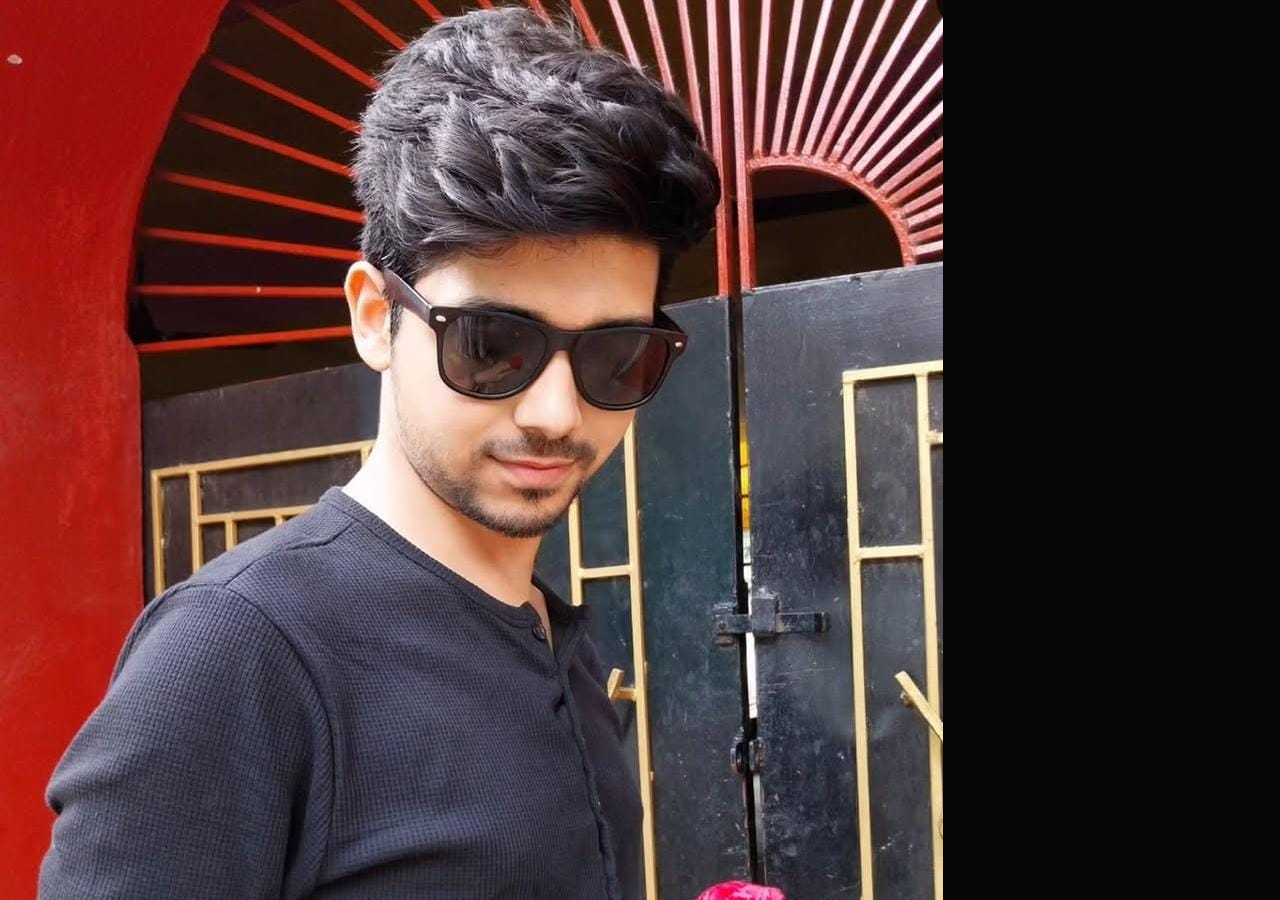
==== commit 22e30a6d: "Update index.html" ====
--- a/index.html
+++ b/index.html
@@ -1,12 +1,10 @@
 <!DOCTYPE html>
+
 <html lang="en">
-
 <head>
     <meta charset="UTF-8">
     <meta name="viewport" content="width=device-width, initial-scale=1.0">
-
     <title>The Museum of Sayak</title>
-
     <link rel="stylesheet" href="style.css">
 </head>
 
@@ -14,216 +12,153 @@
 
 <div id="app">
 
-    <!-- =========================================
-         PAGE 1 — MUSEUM ENTRANCE
-    ========================================== -->
+```
+<!-- =========================
+     ENTRANCE
+========================== -->
 
-    <section id="entrancePage" class="screen active">
+<section id="entrance" class="screen active">
 
-        <img
-            src="sayak_bkgnd.jpeg"
-            class="entrancePhoto"
-            alt="Sayak"
-        >
+    <img
+        src="sayak_bkgnd.jpeg"
+        class="entrance-photo"
+        alt="Sayak"
+    >
 
-        <div class="entranceShade"></div>
+    <div class="entrance-overlay"></div>
 
-        <div class="entranceContent">
+    <div class="entrance-content">
 
-            <div class="private">
-                A PRIVATE COLLECTION
+        <div class="entrance-kicker">
+            A PRIVATE COLLECTION
+        </div>
+
+        <h1>
+            THE MUSEUM
+            <em>OF SAYAK</em>
+        </h1>
+
+        <p>
+            exploring you,<br>
+            through my eyes.
+        </p>
+
+        <button id="enterBtn">
+            ENTER THE MUSEUM
+            <span>↗</span>
+        </button>
+
+    </div>
+
+    <div class="entrance-footer">
+        2026
+        <span>ONE PERSON · TWENTY-SIX MOMENTS</span>
+    </div>
+
+</section>
+
+
+<!-- =========================
+     MUSEUM
+========================== -->
+
+<section id="museum" class="screen">
+
+    <div class="room-background"></div>
+    <div class="room-light"></div>
+    <div class="film-grain"></div>
+
+
+    <!-- TOP -->
+
+    <header class="museum-top">
+
+        <div class="museum-mark">
+            THE MUSEUM<br>
+            OF SAYAK
+        </div>
+
+        <div id="roomNumber">
+            CHAPTER 1
+        </div>
+
+    </header>
+
+
+    <!-- DOOR TRANSITION -->
+
+    <div id="doors" class="doors">
+
+        <div class="door door-left"></div>
+        <div class="door door-right"></div>
+
+        <div class="door-title">
+            <span>ENTERING</span>
+            <strong id="doorChapter">
+                CHAPTER 1
+            </strong>
+        </div>
+
+    </div>
+
+
+    <!-- EXHIBIT -->
+
+    <main id="exhibit">
+
+        <div class="chapter-intro">
+
+            <div class="chapter-small">
+                CHAPTER 1
             </div>
 
-            <h1>
-                THE MUSEUM
-                <br>
-                <em>OF SAYAK</em>
-            </h1>
+            <h2 id="chapterTitle">
+                WHO ARE YOU?
+            </h2>
 
-            <p>
-                exploring you,<br>
-                through my eyes.
-            </p>
-
-            <button id="enterMuseum">
-                ENTER THE MUSEUM
-                <span>↗</span>
-            </button>
+            <div class="chapter-line"></div>
 
         </div>
 
-        <div class="entranceYear">
-            2026
+    </main>
+
+
+    <!-- NAVIGATION -->
+
+    <div class="museum-navigation">
+
+        <button id="prevBtn">
+            ←
+        </button>
+
+        <div class="moment">
+            <span id="momentCurrent">01</span>
+            <i>/</i>
+            <span>26</span>
         </div>
 
-        <div class="entranceBottom">
-            ONE PERSON · TWENTY-SIX MOMENTS
-        </div>
+        <button id="nextBtn">
+            NEXT
+            <span>→</span>
+        </button>
 
-    </section>
+    </div>
 
 
-    <!-- =========================================
-         MUSEUM DOOR
-    ========================================== -->
+    <!-- MUSIC -->
 
-    <section id="doorPage" class="screen">
+    <button id="soundBtn">
+        ♪ SOUND ON
+    </button>
 
-        <div class="museumLight"></div>
-
-        <div class="museumDoor leftDoor">
-
-            <div class="doorFrame">
-                <small>THE</small>
-                <strong>MUSEUM</strong>
-                <small>OF SAYAK</small>
-            </div>
-
-        </div>
-
-        <div class="museumDoor rightDoor">
-
-            <div class="doorFrame">
-                <small>PRIVATE</small>
-                <strong>COLLECTION</strong>
-                <small>2026</small>
-            </div>
-
-        </div>
-
-        <div class="doorText">
-
-            <span>01</span>
-
-            <p>
-                ENTERING THE MUSEUM
-            </p>
-
-        </div>
-
-    </section>
-
-
-    <!-- =========================================
-         ACTUAL MUSEUM
-    ========================================== -->
-
-    <section id="museumPage" class="screen">
-
-        <div class="museumBackground"></div>
-
-        <div class="museumOverlay"></div>
-
-        <header class="museumHeader">
-
-            <div>
-                THE MUSEUM OF SAYAK
-            </div>
-
-            <div id="pageCounter">
-                01 / 26
-            </div>
-
-        </header>
-
-
-        <main class="museumContent">
-
-            <div class="chapterInfo">
-
-                <div id="chapterNumber">
-                    CHAPTER 01
-                </div>
-
-                <h2 id="chapterTitle">
-                    WHO ARE YOU?
-                </h2>
-
-            </div>
-
-
-            <div class="exhibit">
-
-                <div class="photoFrame">
-
-                    <img
-                        id="momentImage"
-                        src="strong.jpeg"
-                        alt="Sayak"
-                    >
-
-                    <div
-                        id="imageCaption"
-                        class="imageCaption">
-                    </div>
-
-                </div>
-
-
-                <div class="story">
-
-                    <div
-                        id="storyNumber"
-                        class="storyNumber">
-                        01
-                    </div>
-
-                    <p id="storyText">
-                        You are someone I keep discovering,
-                        even after all these years.
-                    </p>
-
-                </div>
-
-            </div>
-
-        </main>
-
-
-        <!-- NAVIGATION -->
-
-        <div class="navigation">
-
-            <button id="previousBtn">
-                ←
-            </button>
-
-            <div id="navCounter">
-                01 / 26
-            </div>
-
-            <button id="nextBtn">
-                →
-            </button>
-
-        </div>
-
-
-        <!-- SOUND -->
-
-        <button id="soundBtn">
-            ♪ SOUND ON
-        </button>
-
-
-        <!-- EXIT -->
-
-        <button id="exitBtn">
-            ← EXIT
-        </button>
-
-
-        <audio
-            id="music"
-            src="mp3.mpeg"
-            loop
-            preload="auto">
-        </audio>
-
-    </section>
+</section>
+```
 
 </div>
 
+<audio id="music" loop preload="auto">
+    <source src="mp3.mpeg" type="audio/mpeg">
+</audio>
 
 <script src="script.js"></script>
 
--- a/style.css
+++ b/style.css
@@ -1,4 +1,6 @@
-@import url('https://fonts.googleapis.com/css2?family=Cormorant+Garamond:wght@300;400;500;600&family=DM+Mono:wght@300;400&display=swap');
+@import url(
+    'https://fonts.googleapis.com/css2?family=Cormorant+Garamond:wght@300;400;500&family=DM+Mono:wght@300;400&display=swap'
+);
 
 
 /* =====================================================
@@ -18,115 +20,99 @@
 }
 
 body {
-    background: #090807;
+    background: #080706;
     color: #eee9df;
     overflow: hidden;
-    font-family: "DM Mono", monospace;
 }
 
 
 /* =====================================================
-   ENTRANCE PAGE
+   GENERAL SCREEN
 ===================================================== */
 
-.entrance {
-    position: relative;
+.screen {
+    position: fixed;
+    inset: 0;
+
     width: 100vw;
     height: 100vh;
+
     overflow: hidden;
+
+    opacity: 0;
+    visibility: hidden;
+
+    pointer-events: none;
+
+    transition:
+        opacity 1s ease,
+        visibility 1s ease;
+}
+
+.screen.active {
+    opacity: 1;
+    visibility: visible;
+    pointer-events: auto;
+}
+
+
+/* =====================================================
+   PAGE 1
+===================================================== */
+
+#entrancePage {
     background: #090807;
 }
 
 
-/* =====================================================
-   ENTRANCE PHOTO
-
-   IMPORTANT:
-   Do not stretch the photograph.
-===================================================== */
-
-.entrance-photo {
-    position: absolute;
-
-    top: 4vh;
+/* SAYAK PHOTO */
+
+.entrancePhoto {
+
+    position: absolute;
+
+    top: 3vh;
     right: 4vw;
 
     width: 61vw;
-    height: 92vh;
+    height: 94vh;
 
     object-fit: cover;
     object-position: center;
 
-    z-index: 1;
-
-    filter: brightness(.82) contrast(.95);
-
-    animation: entrancePhoto 18s ease-out forwards;
-}
-
-
-/* =====================================================
-   PHOTO EDGE
-===================================================== */
-
-.entrance::after {
-
-    content: "";
-
-    position: absolute;
-
-    top: 4vh;
-    right: 4vw;
-
-    width: 61vw;
-    height: 92vh;
-
-    border: 1px solid rgba(238, 233, 223, .16);
-
-    z-index: 2;
-
-    pointer-events: none;
-}
-
-
-/* =====================================================
-   ENTRANCE DARKNESS
-===================================================== */
-
-.entrance-overlay {
+    filter:
+        brightness(.82)
+        contrast(.95);
+
+    animation: slowPhoto 18s ease-out forwards;
+}
+
+
+/* DARK GRADIENT */
+
+.entranceShade {
 
     position: absolute;
 
     inset: 0;
 
-    z-index: 3;
-
-    pointer-events: none;
-
     background:
-
         linear-gradient(
             90deg,
             #090807 0%,
-            rgba(9,8,7,.97) 17%,
-            rgba(9,8,7,.75) 35%,
-            rgba(9,8,7,.15) 68%,
-            rgba(9,8,7,.35) 100%
-        ),
-
-        linear-gradient(
-            0deg,
-            rgba(0,0,0,.65),
-            transparent 45%
+            rgba(9,8,7,.98) 16%,
+            rgba(9,8,7,.76) 36%,
+            rgba(9,8,7,.18) 70%,
+            rgba(9,8,7,.4) 100%
         );
-}
-
-
-/* =====================================================
-   ENTRANCE CONTENT
-===================================================== */
-
-.entrance-content {
+
+    z-index: 2;
+}
+
+
+/* CONTENT */
+
+.entranceContent {
 
     position: absolute;
 
@@ -135,15 +121,17 @@
 
     transform: translateY(-50%);
 
-    width: 570px;
-
     z-index: 5;
 
-    animation: contentReveal 1.5s ease forwards;
-}
-
-
-.small-title {
+    width: 560px;
+
+    animation: entranceReveal 1.4s ease forwards;
+}
+
+
+.private {
+
+    font-family: "DM Mono", monospace;
 
     font-size: 8px;
 
@@ -151,27 +139,28 @@
 
     opacity: .48;
 
-    margin-bottom: 28px;
-}
-
-
-.entrance-content h1 {
-
-    font-family: "Cormorant Garamond", serif;
-
-    font-size: clamp(72px, 8vw, 122px);
+    margin-bottom: 27px;
+}
+
+
+.entranceContent h1 {
+
+    font-family:
+        "Cormorant Garamond",
+        serif;
+
+    font-size:
+        clamp(70px, 8vw, 120px);
 
     line-height: .78;
 
     font-weight: 300;
 
     letter-spacing: -5px;
-
-    text-transform: uppercase;
-}
-
-
-.entrance-content h1 em {
+}
+
+
+.entranceContent h1 em {
 
     font-style: italic;
 
@@ -181,15 +170,17 @@
 }
 
 
-.tagline {
+.entranceContent p {
 
     margin-top: 38px;
 
-    font-family: "Cormorant Garamond", serif;
+    font-family:
+        "Cormorant Garamond",
+        serif;
 
     font-size: 24px;
 
-    line-height: 1.05;
+    line-height: 1;
 
     font-style: italic;
 
@@ -197,101 +188,91 @@
 }
 
 
-/* =====================================================
-   ENTER BUTTON
-===================================================== */
-
-#enterBtn {
-
-    margin-top: 46px;
+/* ENTER */
+
+#enterMuseum {
+
+    margin-top: 44px;
 
     display: flex;
 
     align-items: center;
 
-    gap: 20px;
-
-    border: none;
+    gap: 18px;
+
+    border: 0;
 
     background: transparent;
 
     color: #eee9df;
 
+    font-family:
+        "DM Mono",
+        monospace;
+
+    font-size: 8px;
+
+    letter-spacing: 4px;
+
     cursor: pointer;
-
-    font-family: "DM Mono", monospace;
-
-    font-size: 8px;
-
-    letter-spacing: 4px;
-}
-
-
-#enterBtn span {
-
-    transition: transform .5s ease;
-}
-
-
-#enterBtn b {
-
-    width: 46px;
-    height: 46px;
+}
+
+
+#enterMuseum span {
+
+    width: 43px;
+    height: 43px;
+
+    border: 1px solid rgba(238,233,223,.5);
+
+    border-radius: 50%;
 
     display: flex;
 
     align-items: center;
     justify-content: center;
 
-    border: 1px solid rgba(238,233,223,.5);
-
-    border-radius: 50%;
-
-    font-family: "Cormorant Garamond", serif;
-
-    font-size: 19px;
-
-    font-weight: 300;
+    font-size: 17px;
 
     transition:
+        transform .4s ease,
         background .4s ease,
-        color .4s ease,
-        transform .5s ease;
-}
-
-
-#enterBtn:hover b {
+        color .4s ease;
+}
+
+
+#enterMuseum:hover span {
+
+    transform: rotate(45deg);
 
     background: #eee9df;
 
     color: #090807;
-
-    transform: rotate(45deg);
-}
-
-
-/* =====================================================
-   ENTRANCE FOOTER
-===================================================== */
-
-.year {
+}
+
+
+/* FOOTER */
+
+.entranceYear {
 
     position: absolute;
 
     left: 7vw;
-    bottom: 38px;
+    bottom: 37px;
 
     z-index: 5;
 
-    font-family: "Cormorant Garamond", serif;
-
-    font-size: 15px;
+    font-family:
+        "Cormorant Garamond",
+        serif;
+
+    font-size: 17px;
 
     opacity: .45;
 }
 
 
-.edition {
+.entranceBottom {
 
     position: absolute;
 
@@ -300,6 +281,10 @@
 
     z-index: 5;
 
+    font-family:
+        "DM Mono",
+        monospace;
+
     font-size: 7px;
 
     letter-spacing: 3px;
@@ -309,1459 +294,39 @@
 
 
 /* =====================================================
-   MUSEUM
+   DOOR PAGE
 ===================================================== */
 
-#museum {
-
-    position: relative;
-
-    width: 100vw;
-    height: 100vh;
-
-    overflow: hidden;
-
-    background: #0b0907;
-}
-
-
-/* =====================================================
-   MUSEUM BACKGROUND
-===================================================== */
-
-.museum-background {
-
-    position: absolute;
-
-    inset: -5%;
-
-    background-image:
-        linear-gradient(
-            rgba(20,16,12,.48),
-            rgba(20,16,12,.48)
-        ),
-        url("sayak_bkgnd.jpeg");
-
-    background-size: cover;
-
-    background-position: center;
-
-    filter: blur(2px) brightness(.28);
-
-    transform: scale(1.08);
-
-    z-index: 0;
-}
-
-
-/* =====================================================
-   MUSEUM DARKNESS
-===================================================== */
-
-.museum-dark {
+#doorPage {
+
+    background: #080706;
+
+    z-index: 20;
+}
+
+
+/* LIGHT */
+
+.museumLight {
 
     position: absolute;
 
     inset: 0;
 
-    z-index: 1;
-
     background:
-
         radial-gradient(
             ellipse at center,
-            transparent 10%,
-            rgba(0,0,0,.58) 75%,
-            rgba(0,0,0,.9) 100%
-        ),
-
-        linear-gradient(
-            90deg,
-            rgba(0,0,0,.55),
-            transparent 50%,
-            rgba(0,0,0,.55)
-        );
-}
-
-
-/* =====================================================
-   FILM GRAIN
-===================================================== */
-
-.museum-grain {
-
-    position: absolute;
-
-    inset: 0;
-
-    z-index: 20;
-
-    pointer-events: none;
-
-    opacity: .08;
-
-    background-image:
-        url("data:image/svg+xml,%3Csvg viewBox='0 0 180 180' xmlns='http://www.w3.org/2000/svg'%3E%3Cfilter id='n'%3E%3CfeTurbulence type='fractalNoise' baseFrequency='.9' numOctaves='4' stitchTiles='stitch'/%3E%3C/filter%3E%3Crect width='100%25' height='100%25' filter='url(%23n)' opacity='.35'/%3E%3C/svg%3E");
-
-    mix-blend-mode: screen;
-}
-
-
-/* =====================================================
-   HEADER
-===================================================== */
-
-.museum-header {
-
-    position: absolute;
-
-    top: 35px;
-
-    left: 5vw;
-    right: 5vw;
-
-    display: flex;
-
-    align-items: center;
-    justify-content: space-between;
-
-    z-index: 10;
-}
-
-
-.museum-name {
-
-    font-size: 8px;
-
-    letter-spacing: 4px;
-
-    opacity: .55;
-}
-
-
-.progress {
-
-    display: flex;
-
-    align-items: center;
-
-    gap: 12px;
-
-    font-size: 8px;
-
-    letter-spacing: 2px;
-
-    opacity: .6;
-}
-
-
-.progress i {
-
-    display: block;
-
-    width: 60px;
-
-    height: 1px;
-
-    background: rgba(255,255,255,.35);
-}
-
-
-/* =====================================================
-   EXHIBITION
-===================================================== */
-
-.exhibition {
-
-    position: absolute;
-
-    inset: 0;
-
-    z-index: 5;
-
-    padding: 15vh 9vw 10vh;
-
-    display: flex;
-
-    flex-direction: column;
-
-    justify-content: center;
-}
-
-
-/* =====================================================
-   CHAPTER LABEL
-===================================================== */
-
-.chapter-number {
-
-    font-size: 8px;
-
-    letter-spacing: 5px;
-
-    opacity: .55;
-
-    margin-bottom: 13px;
-}
-
-
-#chapterTitle {
-
-    font-family: "Cormorant Garamond", serif;
-
-    font-size: clamp(55px, 7vw, 105px);
-
-    font-weight: 300;
-
-    line-height: .85;
-
-    letter-spacing: -3px;
-
-    max-width: 850px;
-
-    margin-bottom: 45px;
-}
-
-
-/* =====================================================
-   EXHIBIT LAYOUT
-===================================================== */
-
-.exhibit-layout {
-
-    display: grid;
-
-    grid-template-columns:
-        minmax(300px, 430px)
-        minmax(280px, 480px);
-
-    gap: 7vw;
-
-    align-items: center;
-}
-
-
-/* =====================================================
-   PHOTOGRAPH FRAME
-===================================================== */
-
-.photograph-frame {
-
-    width: 100%;
-
-    position: relative;
-}
-
-
-.frame-inner {
-
-    position: relative;
-
-    width: 100%;
-
-    height: 48vh;
-
-    padding: 10px;
-
-    background: rgba(17,14,11,.72);
-
-    border: 1px solid rgba(238,233,223,.18);
-
-    box-shadow:
-        0 25px 80px rgba(0,0,0,.55);
-
-    overflow: hidden;
-}
-
-
-.frame-inner::before {
-
-    content: "";
-
-    position: absolute;
-
-    inset: 10px;
-
-    border: 1px solid rgba(238,233,223,.12);
-
-    z-index: 2;
-
-    pointer-events: none;
-}
-
-
-#chapterImage {
-
-    width: 100%;
-
-    height: 100%;
-
-    object-fit: cover;
-
-    object-position: center;
-
-    display: block;
-
-    transition:
-        opacity .8s ease,
-        transform 1.2s ease;
-
-    filter: brightness(.9) contrast(.95);
-}
-
-
-.photograph-caption {
-
-    margin-top: 12px;
-
-    font-family: "Cormorant Garamond", serif;
-
-    font-size: 14px;
-
-    font-style: italic;
-
-    opacity: .48;
-}
-
-
-/* =====================================================
-   WRITING
-===================================================== */
-
-.writing {
-
-    max-width: 460px;
-
-    position: relative;
-
-    padding-left: 28px;
-
-    border-left: 1px solid rgba(238,233,223,.18);
-}
-
-
-.text-number {
-
-    font-size: 8px;
-
-    letter-spacing: 3px;
-
-    opacity: .4;
-
-    margin-bottom: 25px;
-}
-
-
-#chapterText {
-
-    font-family: "Cormorant Garamond", serif;
-
-    font-size: clamp(25px, 2.5vw, 37px);
-
-    font-weight: 300;
-
-    line-height: 1.12;
-
-    opacity: .9;
-}
-
-
-/* =====================================================
-   NAVIGATION
-===================================================== */
-
-.museum-navigation {
-
-    position: absolute;
-
-    right: 5vw;
-
-    bottom: 38px;
-
-    z-index: 10;
-
-    display: flex;
-
-    gap: 10px;
-}
-
-
-.museum-navigation button {
-
-    width: 45px;
-    height: 45px;
-
-    border-radius: 50%;
-
-    border: 1px solid rgba(238,233,223,.35);
-
-    background: transparent;
-
-    color: #eee9df;
-
-    font-family: "Cormorant Garamond", serif;
-
-    font-size: 20px;
-
-    cursor: pointer;
-
-    transition: .35s ease;
-}
-
-
-.museum-navigation button:hover {
-
-    background: #eee9df;
-
-    color: #090807;
-}
-
-
-/* =====================================================
-   SOUND
-===================================================== */
-
-.sound-control {
-
-    position: absolute;
-
-    left: 5vw;
-
-    bottom: 40px;
-
-    z-index: 10;
-}
-
-
-#soundBtn {
-
-    border: none;
-
-    background: transparent;
-
-    color: #eee9df;
-
-    font-family: "DM Mono", monospace;
-
-    font-size: 7px;
-
-    letter-spacing: 3px;
-
-    opacity: .5;
-
-    cursor: pointer;
-
-    transition: opacity .3s ease;
-}
-
-
-#soundBtn:hover {
-
-    opacity: 1;
-}
-
-
-/* =====================================================
-   EXIT
-===================================================== */
-
-.exit-museum {
-
-    position: absolute;
-
-    top: 34px;
-
-    left: 50%;
-
-    transform: translateX(-50%);
-
-    z-index: 10;
-
-    border: none;
-
-    background: transparent;
-
-    color: #eee9df;
-
-    font-family: "DM Mono", monospace;
-
-    font-size: 7px;
-
-    letter-spacing: 3px;
-
-    opacity: .35;
-
-    cursor: pointer;
-}
-
-
-.exit-museum:hover {
-
-    opacity: 1;
-}
-
-
-/* =====================================================
-   CHAPTER DOOR
-===================================================== */
-
-.chapter-door {
-
-    position: absolute;
-
-    inset: 0;
-
-    z-index: 15;
-
-    background:
-
-        linear-gradient(
-            90deg,
-            rgba(5,4,3,.9),
-            rgba(20,16,12,.65),
-            rgba(5,4,3,.9)
-        );
-
-    display: flex;
-
-    flex-direction: column;
-
-    align-items: center;
-
-    justify-content: center;
-
-    text-align: center;
-
-    transition:
-        opacity .8s ease,
-        visibility .8s ease;
-}
-
-
-.chapter-door.hidden {
-
-    opacity: 0;
-
-    visibility: hidden;
-
-    pointer-events: none;
-}
-
-
-.door-number {
-
-    font-family: "Cormorant Garamond", serif;
-
-    font-size: 100px;
-
-    font-weight: 300;
-
-    opacity: .15;
-
-    position: absolute;
-
-    top: 25%;
-}
-
-
-.door-small {
-
-    font-size: 8px;
-
-    letter-spacing: 6px;
-
-    opacity: .45;
-
-    margin-bottom: 25px;
-}
-
-
-.chapter-door h2 {
-
-    font-family: "Cormorant Garamond", serif;
-
-    font-size: clamp(55px, 7vw, 105px);
-
-    font-weight: 300;
-
-    letter-spacing: -3px;
-}
-
-
-#openDoor {
-
-    margin-top: 45px;
-
-    border: 1px solid rgba(238,233,223,.4);
-
-    background: transparent;
-
-    color: #eee9df;
-
-    padding: 15px 25px;
-
-    font-family: "DM Mono", monospace;
-
-    font-size: 8px;
-
-    letter-spacing: 4px;
-
-    cursor: pointer;
-
-    transition: .4s ease;
-}
-
-
-#openDoor span {
-
-    margin-left: 15px;
-
-    font-size: 16px;
-}
-
-
-#openDoor:hover {
-
-    background: #eee9df;
-
-    color: #090807;
-}
-
-
-/* =====================================================
-   LOADING
-===================================================== */
-
-#loading {
-
-    position: fixed;
-
-    inset: 0;
-
-    z-index: 100;
-
-    background: #090807;
-
-    display: flex;
-
-    flex-direction: column;
-
-    justify-content: center;
-
-    align-items: center;
-
-    transition:
-        opacity 1s ease,
-        visibility 1s ease;
-}
-
-
-#loading.hide {
-
-    opacity: 0;
-
-    visibility: hidden;
-
-    pointer-events: none;
-}
-
-
-.loading-line {
-
-    width: 100px;
-
-    height: 1px;
-
-    background: rgba(238,233,223,.5);
-
-    margin-bottom: 20px;
-
-    animation: loadingLine 1.5s ease forwards;
-}
-
-
-#loading p {
-
-    font-size: 7px;
-
-    letter-spacing: 4px;
-
-    opacity: .5;
-}
-
-
-/* =====================================================
-   ANIMATIONS
-===================================================== */
-
-@keyframes entrancePhoto {
-
-    from {
-        transform: scale(1.02);
-    }
-
-    to {
-        transform: scale(1.07);
-    }
-}
-
-
-@keyframes contentReveal {
-
-    from {
-        opacity: 0;
-
-        transform:
-            translateY(-47%)
-            translateX(-25px);
-    }
-
-    to {
-        opacity: 1;
-
-        transform:
-            translateY(-50%)
-            translateX(0);
-    }
-}
-
-
-@keyframes loadingLine {
-
-    from {
-        width: 0;
-    }
-
-    to {
-        width: 100px;
-    }
-}
-
-
-/* =====================================================
-   RESPONSIVE
-===================================================== */
-
-@media (max-width: 900px) {
-
-    .entrance-photo {
-
-        top: 0;
-        right: 0;
-
-        width: 100%;
-        height: 100%;
-
-    }
-
-    .entrance::after {
-        display: none;
-    }
-
-    .entrance-overlay {
-
-        background:
-
-            linear-gradient(
-                90deg,
-                rgba(9,8,7,.9),
-                rgba(9,8,7,.35)
-            );
-    }
-
-    .entrance-content {
-
-        left: 8vw;
-
-        width: 80vw;
-    }
-
-    .exhibit-layout {
-
-        grid-template-columns: 1fr;
-
-        gap: 30px;
-    }
-
-    .frame-inner {
-
-        height: 35vh;
-    }
-
-    #chapterTitle {
-
-        margin-bottom: 25px;
-    }
-
-    .writing {
-
-        max-width: 90%;
-
-        padding-left: 18px;
-    }
-
-}
-
-
-@media (max-width: 600px) {
-
-    .entrance-content h1 {
-
-        font-size: 65px;
-    }
-
-    .tagline {
-
-        font-size: 20px;
-    }
-
-    .edition {
-
-        display: none;
-    }
-
-    .museum-header {
-
-        top: 25px;
-    }
-
-    .exhibition {
-
-        padding:
-            12vh
-            7vw
-            12vh;
-    }
-
-    #chapterTitle {
-
-        font-size: 55px;
-    }
-
-    .frame-inner {
-
-        height: 30vh;
-    }
-
-    #chapterText {
-
-        font-size: 26px;
-    }
-
-}
-/* =====================================================
-   CINEMATIC MUSEUM DOORS
-===================================================== */
-
-#museumEntrance {
-
-    position: fixed;
-
-    inset: 0;
-
-    z-index: 100;
-
-    overflow: hidden;
-
-    background: #090705;
-
-}
-
-
-/* -----------------------------------------
-   LIGHT BEHIND THE DOORS
------------------------------------------ */
-
-.door-light {
-
-    position: absolute;
-
-    inset: 0;
-
-    background:
-
-        radial-gradient(
-            ellipse at center,
-            rgba(238,224,194,.75) 0%,
-            rgba(120,101,73,.35) 25%,
-            rgba(20,16,11,.9) 65%,
+            rgba(218,202,170,.65),
+            rgba(30,24,17,.75) 42%,
             #050403 100%
         );
-
-    opacity: .85;
-
-}
-
-
-/* -----------------------------------------
-   DOORS
------------------------------------------ */
-
-.museum-door {
-
-    position: absolute;
-
-    top: 0;
-
-    width: 50%;
-
-    height: 100%;
-
-    z-index: 3;
-
-    background:
-
-        linear-gradient(
-            90deg,
-            #100d09,
-            #211b14 45%,
-            #0c0a07
-        );
-
-    border: 1px solid rgba(220,200,165,.16);
-
-    transition:
-        transform 2.4s cubic-bezier(.77,0,.18,1);
-
-}
-
-
-/* LEFT */
-
-.door-left {
-
-    left: 0;
-
-    transform-origin: left center;
-
-}
-
-
-/* RIGHT */
-
-.door-right {
-
-    right: 0;
-
-    transform-origin: right center;
-
-}
-
-
-/* -----------------------------------------
-   DOOR PANELS
------------------------------------------ */
-
-.door-panel {
-
-    position: absolute;
-
-    top: 50%;
-
-    transform: translateY(-50%);
-
-    width: 70%;
-
-    height: 72%;
-
-    border: 1px solid rgba(220,200,165,.18);
-
-    display: flex;
-
-    flex-direction: column;
-
-    align-items: center;
-
-    justify-content: center;
-
-    gap: 15px;
-
-    font-family:
-        "Cormorant Garamond",
-        serif;
-
-    color: rgba(238,233,223,.65);
-
-}
-
-
-.door-left .door-panel {
-
-    right: 12%;
-
-}
-
-
-.door-right .door-panel {
-
-    left: 12%;
-
-}
-
-
-.door-panel span {
-
-    font-family:
-        "DM Mono",
-        monospace;
-
-    font-size: 7px;
-
-    letter-spacing: 5px;
-
-    opacity: .5;
-
-}
-
-
-.door-panel strong {
-
-    font-size: clamp(
-        35px,
-        4vw,
-        65px
-    );
-
-    font-weight: 300;
-
-    letter-spacing: -2px;
-
-}
-
-
-/* -----------------------------------------
-   CENTER TEXT
------------------------------------------ */
-
-.door-title {
-
-    position: absolute;
-
-    inset: 0;
-
-    z-index: 5;
-
-    display: flex;
-
-    flex-direction: column;
-
-    justify-content: center;
-
-    align-items: center;
-
-    pointer-events: none;
-
-}
-
-
-.door-number {
-
-    font-family:
-        "Cormorant Garamond",
-        serif;
-
-    font-size: 110px;
-
-    font-weight: 300;
-
-    opacity: .12;
-
-}
-
-
-.door-title p {
-
-    font-family:
-        "DM Mono",
-        monospace;
-
-    font-size: 8px;
-
-    letter-spacing: 6px;
-
-    opacity: .7;
-
-}
-
-
-/* -----------------------------------------
-   OPENING
------------------------------------------ */
-
-#museumEntrance.opening
-.door-left {
-
-    transform:
-        perspective(1400px)
-        rotateY(-88deg);
-
-}
-
-
-#museumEntrance.opening
-.door-right {
-
-    transform:
-        perspective(1400px)
-        rotateY(88deg);
-
-}
-
-
-#museumEntrance.opening
-.door-title {
-
-    opacity: 0;
-
-    transition:
-        opacity .7s ease;
-
-}
-
-
-#museumEntrance.opening {
-
-    pointer-events: none;
-
-}
-
-
-/* -----------------------------------------
-   MUSEUM INSIDE
------------------------------------------ */
-
-#museumInside {
-
-    position: absolute;
-
-    inset: 0;
-
-    opacity: 0;
-
-    visibility: hidden;
-
-    transition:
-        opacity 1.2s ease;
-
-}
-
-
-#museumEntrance.finished {
-
-    opacity: 0;
-
-    visibility: hidden;
-
-    pointer-events: none;
-
-    transition:
-        opacity 1s ease;
-
-}
-
-
-#museumEntrance.finished
-~ #museumInside {
-
-    opacity: 1;
-
-    visibility: visible;
-
-}
-
-
-/* -----------------------------------------
-   MOBILE DOORS
------------------------------------------ */
-
-@media (max-width: 700px) {
-
-    .door-panel {
-
-        height: 60%;
-
-    }
-
-    .door-panel strong {
-
-        font-size: 32px;
-
-    }
-
-    .door-number {
-
-        font-size: 80px;
-
-    }
-
-}
-/* =====================================================
-   MUSEUM DOOR INTRO
-===================================================== */
-
-#museumPage {
-    position: fixed;
-    inset: 0;
-    background: #080705;
-    overflow: hidden;
-}
-
-
-/* THE ACTUAL MUSEUM */
-
-#museumInside {
-    position: absolute;
-    inset: 0;
-    overflow: hidden;
-}
-
-
-/* BACKGROUND */
-
-.museumBg {
-    position: absolute;
-    inset: 0;
-
-    background-image:
-        url("sayak_bkgnd.jpeg");
-
-    background-size: cover;
-    background-position: center;
-
-    filter: brightness(.32);
-
-    transform: scale(1.05);
-}
-
-
-/* DARK CINEMATIC LAYER */
-
-.museumShade {
-    position: absolute;
-    inset: 0;
-
-    background:
-        radial-gradient(
-            circle at center,
-            transparent 10%,
-            rgba(0,0,0,.65) 100%
-        );
-
-    z-index: 1;
-}
-
-
-/* HEADER */
-
-#museumInside header {
-    position: absolute;
-
-    top: 35px;
-    left: 5vw;
-    right: 5vw;
-
-    z-index: 5;
-
-    display: flex;
-    justify-content: space-between;
-
-    font-size: 8px;
-    letter-spacing: 4px;
-
-    opacity: .6;
-}
-
-
-/* CHAPTER */
-
-.chapter {
-    position: absolute;
-
-    left: 7vw;
-    top: 17vh;
-
-    z-index: 5;
-
-    width: 86vw;
-}
-
-
-.chapterLabel {
-    font-size: 8px;
-    letter-spacing: 5px;
-
-    opacity: .55;
-
-    margin-bottom: 15px;
-}
-
-
-.chapter h1 {
-    font-family: "Cormorant Garamond", serif;
-
-    font-size: clamp(55px, 7vw, 100px);
-
-    font-weight: 300;
-
-    letter-spacing: -3px;
-
-    margin-bottom: 45px;
-}
-
-
-/* CONTENT */
-
-.chapterContent {
-    display: flex;
-
-    align-items: center;
-
-    gap: 7vw;
-}
-
-
-/* IMAGE */
-
-.imageBox {
-    width: 390px;
-    height: 470px;
-
-    border: 1px solid rgba(255,255,255,.2);
-
-    padding: 10px;
-
-    background: rgba(0,0,0,.35);
-}
-
-
-.imageBox img {
-    width: 100%;
-    height: 100%;
-
-    object-fit: cover;
-
-    display: block;
-}
-
-
-/* TEXT */
-
-.chapterWriting {
-    max-width: 420px;
-
-    border-left: 1px solid rgba(255,255,255,.2);
-
-    padding-left: 30px;
-}
-
-
-.chapterWriting p {
-    font-family: "Cormorant Garamond", serif;
-
-    font-size: 29px;
-
-    line-height: 1.15;
-
-    margin-bottom: 25px;
-
-    opacity: .9;
-}
-
-
-/* BOTTOM */
-
-.museumBottom {
-    position: absolute;
-
-    bottom: 35px;
-    right: 5vw;
-
-    z-index: 6;
-
-    display: flex;
-
-    align-items: center;
-
-    gap: 15px;
-}
-
-
-.museumBottom button {
-    width: 42px;
-    height: 42px;
-
-    border-radius: 50%;
-
-    background: transparent;
-
-    border: 1px solid rgba(255,255,255,.35);
-
-    color: white;
-
-    cursor: pointer;
-}
-
-
-.museumBottom span {
-    font-size: 8px;
-
-    letter-spacing: 2px;
-
-    opacity: .55;
-}
-
-
-.sound {
-    position: absolute;
-
-    bottom: 40px;
-    left: 5vw;
-
-    z-index: 6;
-
-    font-size: 7px;
-
-    letter-spacing: 3px;
-
-    opacity: .45;
-}
-
-
-/* =====================================================
-   DOORS
-===================================================== */
-
-#museumDoors {
-    position: fixed;
-
-    inset: 0;
-
-    z-index: 100;
-
-    background: #080705;
-
-    overflow: hidden;
-}
-
-
-.doorLight {
-    position: absolute;
-
-    inset: 0;
-
-    background:
-        radial-gradient(
-            circle at center,
-            rgba(220,205,175,.65),
-            rgba(20,16,11,.7) 45%,
-            #050403 100%
-        );
-}
-
-
-/* DOOR */
-
-.door {
+}
+
+
+/* DOORS */
+
+.museumDoor {
+
     position: absolute;
 
     top: 0;
@@ -1779,30 +344,30 @@
             #0b0907
         );
 
-    border: 1px solid rgba(255,255,255,.15);
+    border: 1px solid rgba(238,233,223,.15);
 
     transition:
-        transform 2.2s cubic-bezier(.77,0,.18,1);
-}
-
-
-.doorLeft {
+        transform 2.3s
+        cubic-bezier(.77,0,.18,1);
+}
+
+
+.leftDoor {
     left: 0;
-
     transform-origin: left center;
 }
 
 
-.doorRight {
+.rightDoor {
     right: 0;
-
     transform-origin: right center;
 }
 
 
-/* DOOR DESIGN */
-
-.doorWriting {
+/* DOOR FRAME */
+
+.doorFrame {
+
     position: absolute;
 
     top: 50%;
@@ -1812,149 +377,622 @@
     width: 70%;
     height: 70%;
 
-    border: 1px solid rgba(255,255,255,.15);
+    border: 1px solid rgba(238,233,223,.16);
 
     display: flex;
 
     flex-direction: column;
 
+    align-items: center;
     justify-content: center;
 
+    gap: 15px;
+
+    font-family:
+        "Cormorant Garamond",
+        serif;
+}
+
+
+.leftDoor .doorFrame {
+    right: 10%;
+}
+
+
+.rightDoor .doorFrame {
+    left: 10%;
+}
+
+
+.doorFrame small {
+
+    font-family:
+        "DM Mono",
+        monospace;
+
+    font-size: 7px;
+
+    letter-spacing: 5px;
+
+    opacity: .5;
+}
+
+
+.doorFrame strong {
+
+    font-size: 55px;
+
+    font-weight: 300;
+}
+
+
+/* CENTER */
+
+.doorText {
+
+    position: absolute;
+
+    inset: 0;
+
+    z-index: 5;
+
+    display: flex;
+
+    flex-direction: column;
+
     align-items: center;
-
-    gap: 15px;
-
-    font-family: "Cormorant Garamond", serif;
-}
-
-
-.doorLeft .doorWriting {
-    right: 10%;
-}
-
-
-.doorRight .doorWriting {
-    left: 10%;
-}
-
-
-.doorWriting small {
-    font-family: "DM Mono", monospace;
+    justify-content: center;
+
+    transition: opacity .6s ease;
+}
+
+
+.doorText span {
+
+    font-family:
+        "Cormorant Garamond",
+        serif;
+
+    font-size: 105px;
+
+    opacity: .12;
+}
+
+
+.doorText p {
+
+    font-family:
+        "DM Mono",
+        monospace;
+
+    font-size: 8px;
+
+    letter-spacing: 6px;
+
+    opacity: .75;
+}
+
+
+/* DOOR OPEN */
+
+#doorPage.open .leftDoor {
+
+    transform:
+        perspective(1300px)
+        rotateY(-88deg);
+}
+
+
+#doorPage.open .rightDoor {
+
+    transform:
+        perspective(1300px)
+        rotateY(88deg);
+}
+
+
+#doorPage.open .doorText {
+
+    opacity: 0;
+}
+
+
+/* =====================================================
+   MUSEUM
+===================================================== */
+
+#museumPage {
+    z-index: 10;
+}
+
+
+/* BACKGROUND */
+
+.museumBackground {
+
+    position: absolute;
+
+    inset: -5%;
+
+    background-image:
+        url("sayak_bkgnd.jpeg");
+
+    background-size: cover;
+
+    background-position: center;
+
+    filter:
+        brightness(.22)
+        blur(1px);
+
+    transform: scale(1.06);
+}
+
+
+/* OVERLAY */
+
+.museumOverlay {
+
+    position: absolute;
+
+    inset: 0;
+
+    background:
+        radial-gradient(
+            ellipse at center,
+            transparent 5%,
+            rgba(0,0,0,.7) 90%
+        );
+}
+
+
+/* HEADER */
+
+.museumHeader {
+
+    position: absolute;
+
+    top: 34px;
+
+    left: 5vw;
+    right: 5vw;
+
+    z-index: 5;
+
+    display: flex;
+
+    justify-content: space-between;
+
+    font-family:
+        "DM Mono",
+        monospace;
+
+    font-size: 8px;
+
+    letter-spacing: 4px;
+
+    opacity: .55;
+}
+
+
+/* MAIN */
+
+.museumContent {
+
+    position: absolute;
+
+    inset: 0;
+
+    z-index: 4;
+
+    padding:
+        13vh
+        8vw
+        10vh;
+
+    display: flex;
+
+    flex-direction: column;
+
+    justify-content: center;
+}
+
+
+/* CHAPTER */
+
+#chapterNumber {
+
+    font-family:
+        "DM Mono",
+        monospace;
+
+    font-size: 8px;
+
+    letter-spacing: 5px;
+
+    opacity: .55;
+
+    margin-bottom: 14px;
+}
+
+
+#chapterTitle {
+
+    font-family:
+        "Cormorant Garamond",
+        serif;
+
+    font-size:
+        clamp(55px, 6.5vw, 100px);
+
+    font-weight: 300;
+
+    letter-spacing: -3px;
+
+    line-height: .85;
+
+    margin-bottom: 42px;
+}
+
+
+/* EXHIBIT */
+
+.exhibit {
+
+    display: flex;
+
+    align-items: center;
+
+    gap: 7vw;
+}
+
+
+/* PHOTO */
+
+.photoFrame {
+
+    width: 390px;
+    height: 450px;
+
+    padding: 10px;
+
+    border:
+        1px solid
+        rgba(238,233,223,.2);
+
+    background:
+        rgba(0,0,0,.3);
+
+    flex-shrink: 0;
+
+    box-shadow:
+        0 30px 80px
+        rgba(0,0,0,.5);
+}
+
+
+.photoFrame img {
+
+    width: 100%;
+    height: 100%;
+
+    display: block;
+
+    object-fit: cover;
+
+    object-position: center;
+}
+
+
+.imageCaption {
+
+    margin-top: 10px;
+
+    font-family:
+        "Cormorant Garamond",
+        serif;
+
+    font-size: 14px;
+
+    font-style: italic;
+
+    opacity: .5;
+}
+
+
+/* STORY */
+
+.story {
+
+    max-width: 440px;
+
+    border-left:
+        1px solid
+        rgba(238,233,223,.2);
+
+    padding-left: 30px;
+}
+
+
+.storyNumber {
+
+    font-family:
+        "DM Mono",
+        monospace;
+
+    font-size: 8px;
+
+    letter-spacing: 3px;
+
+    opacity: .4;
+
+    margin-bottom: 25px;
+}
+
+
+#storyText {
+
+    font-family:
+        "Cormorant Garamond",
+        serif;
+
+    font-size:
+        clamp(25px, 2.5vw, 36px);
+
+    line-height: 1.12;
+
+    font-weight: 300;
+
+    opacity: .9;
+}
+
+
+/* =====================================================
+   NAVIGATION
+===================================================== */
+
+.navigation {
+
+    position: absolute;
+
+    right: 5vw;
+    bottom: 34px;
+
+    z-index: 10;
+
+    display: flex;
+
+    align-items: center;
+
+    gap: 12px;
+}
+
+
+.navigation button {
+
+    width: 44px;
+    height: 44px;
+
+    border:
+        1px solid
+        rgba(238,233,223,.35);
+
+    border-radius: 50%;
+
+    background: transparent;
+
+    color: white;
+
+    font-size: 18px;
+
+    cursor: pointer;
+
+    transition: .3s ease;
+}
+
+
+.navigation button:hover {
+
+    background: white;
+
+    color: black;
+}
+
+
+#navCounter {
+
+    font-family:
+        "DM Mono",
+        monospace;
+
+    font-size: 8px;
+
+    letter-spacing: 2px;
+
+    opacity: .5;
+}
+
+
+/* SOUND */
+
+#soundBtn {
+
+    position: absolute;
+
+    left: 5vw;
+    bottom: 39px;
+
+    z-index: 10;
+
+    border: 0;
+
+    background: transparent;
+
+    color: white;
+
+    font-family:
+        "DM Mono",
+        monospace;
 
     font-size: 7px;
 
-    letter-spacing: 5px;
+    letter-spacing: 3px;
 
     opacity: .5;
-}
-
-
-.doorWriting strong {
-    font-size: 55px;
-
-    font-weight: 300;
-}
-
-
-/* CENTER TEXT */
-
-.enteringText {
-    position: absolute;
-
-    inset: 0;
-
-    z-index: 5;
-
-    display: flex;
-
-    flex-direction: column;
-
-    align-items: center;
-
-    justify-content: center;
-
-    pointer-events: none;
-
-    transition: opacity .6s ease;
-}
-
-
-.enteringText span {
-    font-family: "Cormorant Garamond", serif;
-
-    font-size: 100px;
-
-    opacity: .12;
-}
-
-
-.enteringText p {
-    font-size: 8px;
-
-    letter-spacing: 6px;
-
-    opacity: .75;
-}
-
-
-/* OPEN */
-
-#museumDoors.open .doorLeft {
-    transform:
-        perspective(1200px)
-        rotateY(-88deg);
-}
-
-
-#museumDoors.open .doorRight {
-    transform:
-        perspective(1200px)
-        rotateY(88deg);
-}
-
-
-#museumDoors.open .enteringText {
-    opacity: 0;
-}
-
-
-/* REMOVE DOOR */
-
-#museumDoors.gone {
-    opacity: 0;
-
-    visibility: hidden;
-
-    pointer-events: none;
-
-    transition:
-        opacity .8s ease;
-}
-
-
-/* MOBILE */
-
-@media(max-width:700px) {
-
-    .chapter {
-        top: 13vh;
-    }
-
-    .chapterContent {
+
+    cursor: pointer;
+}
+
+
+/* EXIT */
+
+#exitBtn {
+
+    position: absolute;
+
+    top: 34px;
+
+    left: 50%;
+
+    transform: translateX(-50%);
+
+    z-index: 10;
+
+    border: 0;
+
+    background: transparent;
+
+    color: white;
+
+    font-family:
+        "DM Mono",
+        monospace;
+
+    font-size: 7px;
+
+    letter-spacing: 3px;
+
+    opacity: .35;
+
+    cursor: pointer;
+}
+
+
+/* =====================================================
+   ANIMATION
+===================================================== */
+
+@keyframes slowPhoto {
+
+    from {
+        transform: scale(1.01);
+    }
+
+    to {
+        transform: scale(1.06);
+    }
+}
+
+
+@keyframes entranceReveal {
+
+    from {
+
+        opacity: 0;
+
+        transform:
+            translateY(-47%)
+            translateX(-25px);
+    }
+
+    to {
+
+        opacity: 1;
+
+        transform:
+            translateY(-50%)
+            translateX(0);
+    }
+}
+
+
+/* =====================================================
+   MOBILE
+===================================================== */
+
+@media(max-width: 800px) {
+
+    .entrancePhoto {
+
+        width: 100vw;
+        height: 100vh;
+
+        right: 0;
+        top: 0;
+    }
+
+
+    .entranceShade {
+
+        background:
+            linear-gradient(
+                90deg,
+                rgba(9,8,7,.9),
+                rgba(9,8,7,.35)
+            );
+    }
+
+
+    .entranceContent {
+
+        left: 8vw;
+
+        width: 82vw;
+    }
+
+
+    .entranceContent h1 {
+
+        font-size: 65px;
+    }
+
+
+    .entranceBottom {
+
+        display: none;
+    }
+
+
+    .exhibit {
+
         display: block;
     }
 
-    .imageBox {
+
+    .photoFrame {
+
         width: 280px;
-        height: 320px;
-    }
-
-    .chapterWriting {
+        height: 310px;
+    }
+
+
+    .story {
+
         margin-top: 25px;
-    }
-
-    .chapterWriting p {
-        font-size: 23px;
-    }
-
-}
+
+        max-width: 85%;
+    }
+
+
+    #chapterTitle {
+
+        margin-bottom: 20px;
+    }
+
+
+    #storyText {
+
+        font-size: 24px;
+    }
+
+}
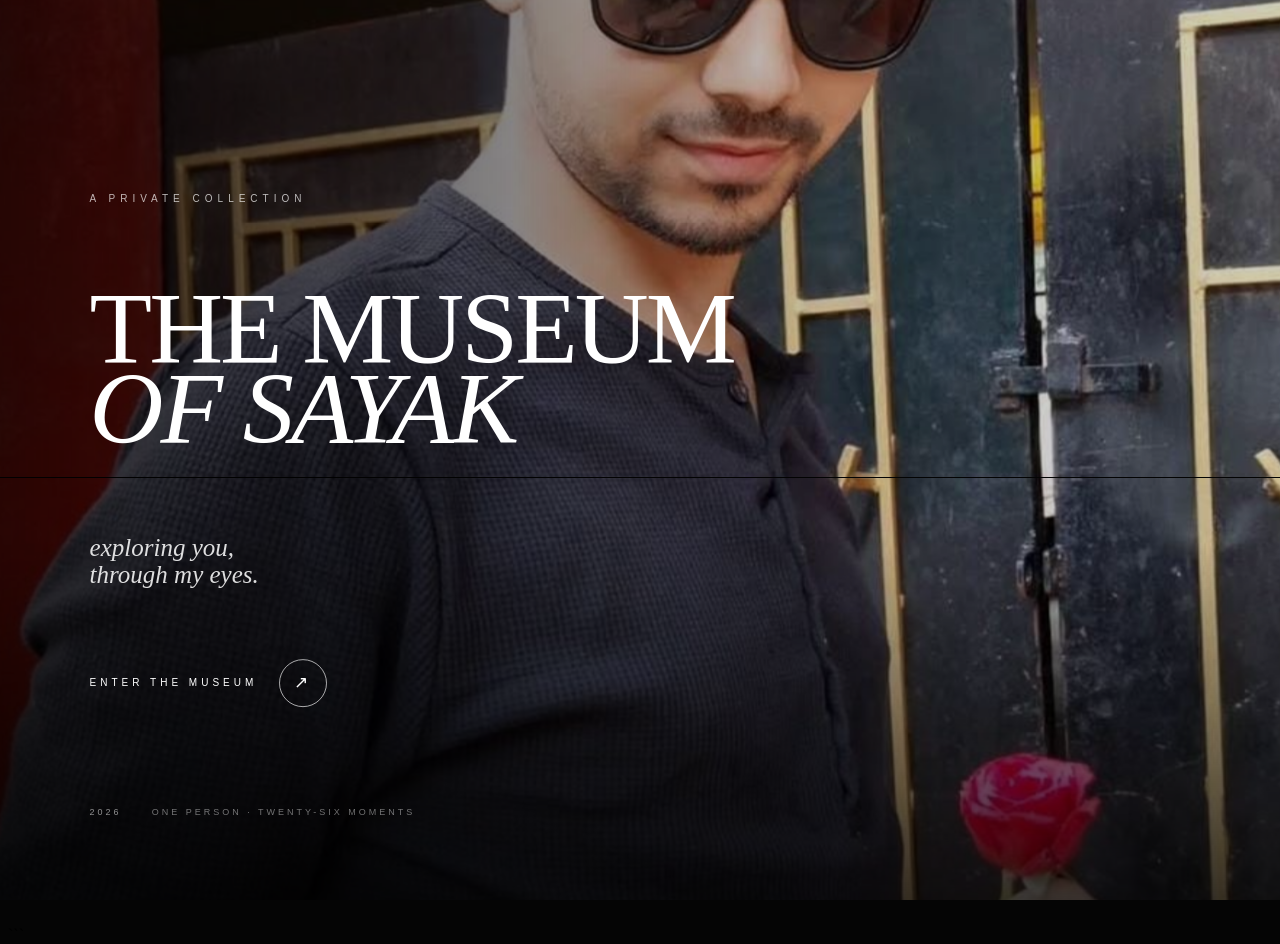
==== commit 5741bbb4: "Update index.html" ====
--- a/index.html
+++ b/index.html
@@ -1,166 +1,140 @@
+```html
 <!DOCTYPE html>
-
 <html lang="en">
 <head>
     <meta charset="UTF-8">
     <meta name="viewport" content="width=device-width, initial-scale=1.0">
+
     <title>The Museum of Sayak</title>
+
     <link rel="stylesheet" href="style.css">
 </head>
 
 <body>
 
-<div id="app">
+    <div id="app">
 
-```
-<!-- =========================
-     ENTRANCE
-========================== -->
+        <!-- =========================
+             OPENING / COVER
+        ========================== -->
 
-<section id="entrance" class="screen active">
+        <section id="cover" class="screen cover-screen">
 
-    <img
-        src="sayak_bkgnd.jpeg"
-        class="entrance-photo"
-        alt="Sayak"
-    >
+            <img
+                src="sayak_bkgnd.jpeg"
+                class="cover-photo"
+                alt="Sayak"
+            >
 
-    <div class="entrance-overlay"></div>
+            <div class="cover-dark"></div>
 
-    <div class="entrance-content">
+            <div class="cover-content">
 
-        <div class="entrance-kicker">
-            A PRIVATE COLLECTION
-        </div>
+                <div class="small-label">
+                    A PRIVATE COLLECTION
+                </div>
 
-        <h1>
-            THE MUSEUM
-            <em>OF SAYAK</em>
-        </h1>
+                <h1>
+                    THE MUSEUM
+                    <br>
+                    <em>OF SAYAK</em>
+                </h1>
 
-        <p>
-            exploring you,<br>
-            through my eyes.
-        </p>
+                <p>
+                    exploring you,<br>
+                    through my eyes.
+                </p>
 
-        <button id="enterBtn">
-            ENTER THE MUSEUM
-            <span>↗</span>
-        </button>
+                <button id="enterBtn">
+                    ENTER THE MUSEUM
+                    <span>↗</span>
+                </button>
+
+                <div class="cover-bottom">
+                    2026
+                    <span>ONE PERSON · TWENTY-SIX MOMENTS</span>
+                </div>
+
+            </div>
+
+        </section>
+
+
+        <!-- =========================
+             MUSEUM DOORS
+        ========================== -->
+
+        <section id="doors" class="screen doors-screen hidden">
+
+            <div class="museum-title">
+                THE MUSEUM OF SAYAK
+            </div>
+
+            <div class="doors">
+
+                <div class="door door-left"></div>
+                <div class="door door-right"></div>
+
+                <div class="door-center">
+                    <span>ENTERING</span>
+                    <strong>THE MUSEUM</strong>
+                </div>
+
+            </div>
+
+        </section>
+
+
+        <!-- =========================
+             MAIN MUSEUM
+        ========================== -->
+
+        <main id="museum" class="hidden">
+
+            <div id="scene"></div>
+
+            <div class="navigation">
+
+                <button id="previousBtn">
+                    ←
+                </button>
+
+                <div class="counter">
+                    <span id="currentNumber">01</span>
+                    <span class="slash">/</span>
+                    <span>26</span>
+                </div>
+
+                <button id="nextBtn">
+                    →
+                </button>
+
+            </div>
+
+            <div class="sound-control">
+                <button id="soundBtn">
+                    ♪ SOUND ON
+                </button>
+            </div>
+
+        </main>
+
+
+        <!-- =========================
+             MUSIC
+        ========================== -->
+
+        <audio
+            id="music"
+            src="mp3.mpeg"
+            loop
+            preload="auto">
+        </audio>
 
     </div>
 
-    <div class="entrance-footer">
-        2026
-        <span>ONE PERSON · TWENTY-SIX MOMENTS</span>
-    </div>
-
-</section>
-
-
-<!-- =========================
-     MUSEUM
-========================== -->
-
-<section id="museum" class="screen">
-
-    <div class="room-background"></div>
-    <div class="room-light"></div>
-    <div class="film-grain"></div>
-
-
-    <!-- TOP -->
-
-    <header class="museum-top">
-
-        <div class="museum-mark">
-            THE MUSEUM<br>
-            OF SAYAK
-        </div>
-
-        <div id="roomNumber">
-            CHAPTER 1
-        </div>
-
-    </header>
-
-
-    <!-- DOOR TRANSITION -->
-
-    <div id="doors" class="doors">
-
-        <div class="door door-left"></div>
-        <div class="door door-right"></div>
-
-        <div class="door-title">
-            <span>ENTERING</span>
-            <strong id="doorChapter">
-                CHAPTER 1
-            </strong>
-        </div>
-
-    </div>
-
-
-    <!-- EXHIBIT -->
-
-    <main id="exhibit">
-
-        <div class="chapter-intro">
-
-            <div class="chapter-small">
-                CHAPTER 1
-            </div>
-
-            <h2 id="chapterTitle">
-                WHO ARE YOU?
-            </h2>
-
-            <div class="chapter-line"></div>
-
-        </div>
-
-    </main>
-
-
-    <!-- NAVIGATION -->
-
-    <div class="museum-navigation">
-
-        <button id="prevBtn">
-            ←
-        </button>
-
-        <div class="moment">
-            <span id="momentCurrent">01</span>
-            <i>/</i>
-            <span>26</span>
-        </div>
-
-        <button id="nextBtn">
-            NEXT
-            <span>→</span>
-        </button>
-
-    </div>
-
-
-    <!-- MUSIC -->
-
-    <button id="soundBtn">
-        ♪ SOUND ON
-    </button>
-
-</section>
-```
-
-</div>
-
-<audio id="music" loop preload="auto">
-    <source src="mp3.mpeg" type="audio/mpeg">
-</audio>
-
-<script src="script.js"></script>
+    <script src="script.js"></script>
 
 </body>
 </html>
+```
--- a/style.css
+++ b/style.css
@@ -1,11 +1,10 @@
-@import url(
-    'https://fonts.googleapis.com/css2?family=Cormorant+Garamond:wght@300;400;500&family=DM+Mono:wght@300;400&display=swap'
-);
-
-
-/* =====================================================
+```css
+@import url('https://fonts.googleapis.com/css2?family=Cormorant+Garamond:wght@300;400;500;600;700&family=DM+Sans:wght@300;400;500&family=Libre+Baskerville:ital@0;1&family=Playfair+Display:wght@400;500;600&display=swap');
+
+
+/* =========================================================
    RESET
-===================================================== */
+========================================================= */
 
 * {
     margin: 0;
@@ -20,979 +19,1039 @@
 }
 
 body {
-    background: #080706;
-    color: #eee9df;
     overflow: hidden;
-}
-
-
-/* =====================================================
-   GENERAL SCREEN
-===================================================== */
-
-.screen {
+    background: #050505;
+}
+
+
+/* =========================================================
+   APP
+========================================================= */
+
+#app {
+    width: 100vw;
+    height: 100vh;
+    position: relative;
+}
+
+.hidden {
+    display: none !important;
+}
+
+
+/* =========================================================
+   COVER
+========================================================= */
+
+.cover-screen {
     position: fixed;
     inset: 0;
-
     width: 100vw;
     height: 100vh;
-
     overflow: hidden;
-
-    opacity: 0;
-    visibility: hidden;
-
-    pointer-events: none;
-
-    transition:
-        opacity 1s ease,
-        visibility 1s ease;
-}
-
-.screen.active {
-    opacity: 1;
-    visibility: visible;
-    pointer-events: auto;
-}
-
-
-/* =====================================================
-   PAGE 1
-===================================================== */
-
-#entrancePage {
-    background: #090807;
-}
-
-
-/* SAYAK PHOTO */
-
-.entrancePhoto {
-
-    position: absolute;
-
-    top: 3vh;
-    right: 4vw;
-
-    width: 61vw;
-    height: 94vh;
+    background: #050505;
+}
+
+
+/*
+   IMPORTANT:
+   The photo is a full-screen background layer.
+   It will NEVER leave a black half of the screen.
+*/
+
+.cover-photo {
+    position: absolute;
+    inset: 0;
+
+    width: 100%;
+    height: 100%;
 
     object-fit: cover;
-    object-position: center;
-
-    filter:
-        brightness(.82)
-        contrast(.95);
-
-    animation: slowPhoto 18s ease-out forwards;
-}
-
-
-/* DARK GRADIENT */
-
-.entranceShade {
-
-    position: absolute;
-
+    object-position: center center;
+
+    transform: scale(1.015);
+
+    animation: coverZoom 18s ease-out forwards;
+}
+
+
+/* Cinematic darkness */
+
+.cover-dark {
+    position: absolute;
     inset: 0;
 
     background:
         linear-gradient(
             90deg,
-            #090807 0%,
-            rgba(9,8,7,.98) 16%,
-            rgba(9,8,7,.76) 36%,
-            rgba(9,8,7,.18) 70%,
-            rgba(9,8,7,.4) 100%
+            rgba(0,0,0,0.78) 0%,
+            rgba(0,0,0,0.58) 30%,
+            rgba(0,0,0,0.20) 65%,
+            rgba(0,0,0,0.18) 100%
         );
 
-    z-index: 2;
-}
-
-
-/* CONTENT */
-
-.entranceContent {
-
-    position: absolute;
+    z-index: 1;
+}
+
+
+/* Additional bottom cinematic fade */
+
+.cover-dark::after {
+    content: "";
+
+    position: absolute;
+    inset: 0;
+
+    background:
+        linear-gradient(
+            0deg,
+            rgba(0,0,0,0.72),
+            transparent 40%
+        );
+}
+
+
+/* =========================================================
+   COVER CONTENT
+========================================================= */
+
+.cover-content {
+    position: absolute;
+
+    z-index: 3;
 
     left: 7vw;
     top: 50%;
 
     transform: translateY(-50%);
 
-    z-index: 5;
-
-    width: 560px;
-
-    animation: entranceReveal 1.4s ease forwards;
-}
-
-
-.private {
-
-    font-family: "DM Mono", monospace;
-
-    font-size: 8px;
+    color: white;
+
+    width: min(650px, 80vw);
+}
+
+
+.small-label {
+    font-family: "DM Sans", sans-serif;
+
+    font-size: 10px;
 
     letter-spacing: 5px;
 
-    opacity: .48;
-
-    margin-bottom: 27px;
-}
-
-
-.entranceContent h1 {
-
-    font-family:
-        "Cormorant Garamond",
-        serif;
-
-    font-size:
-        clamp(70px, 8vw, 120px);
-
-    line-height: .78;
+    opacity: 0.7;
+
+    margin-bottom: 30px;
+}
+
+
+.cover-content h1 {
+    font-family: "Cormorant Garamond", serif;
+
+    font-size: clamp(60px, 8vw, 120px);
 
     font-weight: 300;
 
-    letter-spacing: -5px;
-}
-
-
-.entranceContent h1 em {
-
+    line-height: 0.78;
+
+    letter-spacing: -3px;
+
+    text-transform: uppercase;
+}
+
+
+.cover-content h1 em {
     font-style: italic;
-
     font-weight: 400;
-
-    letter-spacing: -6px;
-}
-
-
-.entranceContent p {
-
-    margin-top: 38px;
-
-    font-family:
-        "Cormorant Garamond",
-        serif;
-
-    font-size: 24px;
-
-    line-height: 1;
+}
+
+
+.cover-content p {
+    margin-top: 35px;
+
+    font-family: "Cormorant Garamond", serif;
+
+    font-size: 25px;
+
+    line-height: 1.1;
 
     font-style: italic;
 
-    opacity: .78;
-}
-
-
-/* ENTER */
-
-#enterMuseum {
-
-    margin-top: 44px;
+    opacity: 0.86;
+}
+
+
+/* =========================================================
+   ENTER BUTTON
+========================================================= */
+
+#enterBtn {
+    margin-top: 45px;
+
+    display: inline-flex;
+
+    align-items: center;
+
+    gap: 22px;
+
+    padding: 0;
+
+    border: none;
+
+    background: transparent;
+
+    color: white;
+
+    font-family: "DM Sans", sans-serif;
+
+    font-size: 10px;
+
+    letter-spacing: 4px;
+
+    cursor: pointer;
+}
+
+
+#enterBtn span {
+    width: 46px;
+    height: 46px;
+
+    border: 1px solid rgba(255,255,255,0.65);
+
+    border-radius: 50%;
 
     display: flex;
 
+    justify-content: center;
     align-items: center;
 
-    gap: 18px;
-
-    border: 0;
-
-    background: transparent;
-
-    color: #eee9df;
-
-    font-family:
-        "DM Mono",
-        monospace;
-
-    font-size: 8px;
+    font-size: 17px;
+
+    transition: 0.4s ease;
+}
+
+
+#enterBtn:hover span {
+    background: white;
+    color: black;
+    transform: rotate(45deg);
+}
+
+
+/* =========================================================
+   COVER BOTTOM
+========================================================= */
+
+.cover-bottom {
+    position: absolute;
+
+    left: 0;
+
+    margin-top: 100px;
+
+    display: flex;
+
+    gap: 30px;
+
+    align-items: center;
+
+    font-family: "DM Sans", sans-serif;
+
+    font-size: 9px;
+
+    letter-spacing: 3px;
+
+    opacity: 0.55;
+}
+
+
+.cover-bottom span {
+    opacity: 0.8;
+}
+
+
+/* =========================================================
+   MUSEUM DOORS
+========================================================= */
+
+.doors-screen {
+    position: fixed;
+    inset: 0;
+
+    width: 100vw;
+    height: 100vh;
+
+    background: #111;
+
+    overflow: hidden;
+
+    z-index: 20;
+
+    color: white;
+}
+
+
+.museum-title {
+    position: absolute;
+
+    top: 35px;
+    left: 45px;
+
+    z-index: 30;
+
+    font-family: "DM Sans", sans-serif;
+
+    font-size: 9px;
 
     letter-spacing: 4px;
 
-    cursor: pointer;
-}
-
-
-#enterMuseum span {
-
-    width: 43px;
-    height: 43px;
-
-    border: 1px solid rgba(238,233,223,.5);
-
-    border-radius: 50%;
+    opacity: 0.6;
+}
+
+
+.doors {
+    position: absolute;
+
+    inset: 0;
 
     display: flex;
 
-    align-items: center;
-    justify-content: center;
-
-    font-size: 17px;
-
-    transition:
-        transform .4s ease,
-        background .4s ease,
-        color .4s ease;
-}
-
-
-#enterMuseum:hover span {
-
-    transform: rotate(45deg);
-
-    background: #eee9df;
-
-    color: #090807;
-}
-
-
-/* FOOTER */
-
-.entranceYear {
-
-    position: absolute;
-
-    left: 7vw;
-    bottom: 37px;
-
-    z-index: 5;
-
-    font-family:
-        "Cormorant Garamond",
-        serif;
-
-    font-size: 17px;
-
-    opacity: .45;
-}
-
-
-.entranceBottom {
-
-    position: absolute;
-
-    right: 5vw;
-    bottom: 40px;
-
-    z-index: 5;
-
-    font-family:
-        "DM Mono",
-        monospace;
-
-    font-size: 7px;
-
-    letter-spacing: 3px;
-
-    opacity: .4;
-}
-
-
-/* =====================================================
-   DOOR PAGE
-===================================================== */
-
-#doorPage {
-
-    background: #080706;
-
-    z-index: 20;
-}
-
-
-/* LIGHT */
-
-.museumLight {
-
-    position: absolute;
-
-    inset: 0;
-
-    background:
-        radial-gradient(
-            ellipse at center,
-            rgba(218,202,170,.65),
-            rgba(30,24,17,.75) 42%,
-            #050403 100%
-        );
-}
-
-
-/* DOORS */
-
-.museumDoor {
-
-    position: absolute;
-
-    top: 0;
-
+    perspective: 1600px;
+}
+
+
+.door {
     width: 50%;
     height: 100%;
-
-    z-index: 2;
 
     background:
         linear-gradient(
             90deg,
-            #0b0907,
-            #211b15,
-            #0b0907
+            #171717,
+            #292929,
+            #101010
         );
 
-    border: 1px solid rgba(238,233,223,.15);
+    position: relative;
+
+    z-index: 2;
 
     transition:
-        transform 2.3s
-        cubic-bezier(.77,0,.18,1);
-}
-
-
-.leftDoor {
-    left: 0;
+        transform 2s cubic-bezier(.77,0,.18,1);
+}
+
+
+.door-left {
     transform-origin: left center;
-}
-
-
-.rightDoor {
-    right: 0;
+    border-right: 1px solid #555;
+}
+
+
+.door-right {
     transform-origin: right center;
-}
-
-
-/* DOOR FRAME */
-
-.doorFrame {
-
-    position: absolute;
-
-    top: 50%;
-
-    transform: translateY(-50%);
-
-    width: 70%;
-    height: 70%;
-
-    border: 1px solid rgba(238,233,223,.16);
+    border-left: 1px solid #555;
+}
+
+
+.door::before {
+    content: "";
+
+    position: absolute;
+
+    top: 8%;
+    bottom: 8%;
+
+    width: 2px;
+
+    background: rgba(255,255,255,0.12);
+}
+
+
+.door-left::before {
+    right: 25%;
+}
+
+
+.door-right::before {
+    left: 25%;
+}
+
+
+.door-center {
+    position: absolute;
+
+    inset: 0;
 
     display: flex;
 
     flex-direction: column;
 
+    justify-content: center;
+
     align-items: center;
-    justify-content: center;
-
-    gap: 15px;
-
-    font-family:
-        "Cormorant Garamond",
-        serif;
-}
-
-
-.leftDoor .doorFrame {
-    right: 10%;
-}
-
-
-.rightDoor .doorFrame {
-    left: 10%;
-}
-
-
-.doorFrame small {
-
-    font-family:
-        "DM Mono",
-        monospace;
-
-    font-size: 7px;
-
-    letter-spacing: 5px;
-
-    opacity: .5;
-}
-
-
-.doorFrame strong {
-
-    font-size: 55px;
+
+    z-index: 1;
+
+    font-family: "DM Sans", sans-serif;
+
+    letter-spacing: 6px;
+
+    text-align: center;
+}
+
+
+.door-center span {
+    font-size: 9px;
+    opacity: 0.5;
+}
+
+
+.door-center strong {
+    margin-top: 15px;
+
+    font-family: "Cormorant Garamond", serif;
+
+    font-size: 42px;
 
     font-weight: 300;
-}
-
-
-/* CENTER */
-
-.doorText {
-
-    position: absolute;
-
+
+    letter-spacing: 2px;
+}
+
+
+/* Open animation */
+
+.doors-screen.open .door-left {
+    transform: rotateY(-105deg);
+}
+
+
+.doors-screen.open .door-right {
+    transform: rotateY(105deg);
+}
+
+
+.doors-screen.open .door-center {
+    opacity: 0;
+    transition: opacity 0.8s ease;
+}
+
+
+/* =========================================================
+   MUSEUM
+========================================================= */
+
+#museum {
+    position: fixed;
     inset: 0;
 
-    z-index: 5;
-
-    display: flex;
-
-    flex-direction: column;
-
-    align-items: center;
-    justify-content: center;
-
-    transition: opacity .6s ease;
-}
-
-
-.doorText span {
-
-    font-family:
-        "Cormorant Garamond",
-        serif;
-
-    font-size: 105px;
-
-    opacity: .12;
-}
-
-
-.doorText p {
-
-    font-family:
-        "DM Mono",
-        monospace;
-
-    font-size: 8px;
-
-    letter-spacing: 6px;
-
-    opacity: .75;
-}
-
-
-/* DOOR OPEN */
-
-#doorPage.open .leftDoor {
-
-    transform:
-        perspective(1300px)
-        rotateY(-88deg);
-}
-
-
-#doorPage.open .rightDoor {
-
-    transform:
-        perspective(1300px)
-        rotateY(88deg);
-}
-
-
-#doorPage.open .doorText {
-
-    opacity: 0;
-}
-
-
-/* =====================================================
-   MUSEUM
-===================================================== */
-
-#museumPage {
-    z-index: 10;
-}
-
-
-/* BACKGROUND */
-
-.museumBackground {
-
-    position: absolute;
-
-    inset: -5%;
-
-    background-image:
-        url("sayak_bkgnd.jpeg");
-
-    background-size: cover;
-
-    background-position: center;
-
-    filter:
-        brightness(.22)
-        blur(1px);
-
-    transform: scale(1.06);
-}
-
-
-/* OVERLAY */
-
-.museumOverlay {
-
+    width: 100vw;
+    height: 100vh;
+
+    overflow: hidden;
+
+    transition:
+        background 0.8s ease,
+        color 0.8s ease;
+}
+
+
+#scene {
     position: absolute;
 
     inset: 0;
-
-    background:
-        radial-gradient(
-            ellipse at center,
-            transparent 5%,
-            rgba(0,0,0,.7) 90%
-        );
-}
-
-
-/* HEADER */
-
-.museumHeader {
-
-    position: absolute;
-
-    top: 34px;
-
-    left: 5vw;
-    right: 5vw;
-
-    z-index: 5;
-
-    display: flex;
-
-    justify-content: space-between;
-
-    font-family:
-        "DM Mono",
-        monospace;
-
-    font-size: 8px;
-
-    letter-spacing: 4px;
-
-    opacity: .55;
-}
-
-
-/* MAIN */
-
-.museumContent {
-
-    position: absolute;
-
-    inset: 0;
-
-    z-index: 4;
-
-    padding:
-        13vh
-        8vw
-        10vh;
-
-    display: flex;
-
-    flex-direction: column;
-
-    justify-content: center;
-}
-
-
-/* CHAPTER */
-
-#chapterNumber {
-
-    font-family:
-        "DM Mono",
-        monospace;
-
-    font-size: 8px;
-
-    letter-spacing: 5px;
-
-    opacity: .55;
-
-    margin-bottom: 14px;
-}
-
-
-#chapterTitle {
-
-    font-family:
-        "Cormorant Garamond",
-        serif;
-
-    font-size:
-        clamp(55px, 6.5vw, 100px);
-
-    font-weight: 300;
-
-    letter-spacing: -3px;
-
-    line-height: .85;
-
-    margin-bottom: 42px;
-}
-
-
-/* EXHIBIT */
-
-.exhibit {
-
-    display: flex;
-
-    align-items: center;
-
-    gap: 7vw;
-}
-
-
-/* PHOTO */
-
-.photoFrame {
-
-    width: 390px;
-    height: 450px;
-
-    padding: 10px;
-
-    border:
-        1px solid
-        rgba(238,233,223,.2);
-
-    background:
-        rgba(0,0,0,.3);
-
-    flex-shrink: 0;
-
-    box-shadow:
-        0 30px 80px
-        rgba(0,0,0,.5);
-}
-
-
-.photoFrame img {
 
     width: 100%;
     height: 100%;
+}
+
+
+/* =========================================================
+   CHAPTER HEADER
+========================================================= */
+
+.chapter-header {
+    position: absolute;
+
+    top: 7vh;
+    left: 7vw;
+
+    z-index: 5;
+}
+
+
+.chapter-number {
+    font-family: "DM Sans", sans-serif;
+
+    font-size: 10px;
+
+    letter-spacing: 4px;
+
+    opacity: 0.55;
+
+    margin-bottom: 20px;
+}
+
+
+.chapter-title {
+    font-family: "Cormorant Garamond", serif;
+
+    font-size: clamp(48px, 6vw, 90px);
+
+    font-weight: 300;
+
+    line-height: 0.9;
+
+    max-width: 800px;
+}
+
+
+/* =========================================================
+   CHAPTER INTRO
+========================================================= */
+
+.chapter-intro {
+    width: 100%;
+    height: 100%;
+
+    position: relative;
+
+    display: flex;
+
+    align-items: center;
+
+    padding-left: 7vw;
+}
+
+
+.chapter-intro .chapter-header {
+    position: relative;
+
+    top: auto;
+    left: auto;
+
+    max-width: 900px;
+}
+
+
+.chapter-intro .chapter-title {
+    font-size: clamp(65px, 9vw, 135px);
+}
+
+
+.chapter-intro-line {
+    width: 70px;
+    height: 1px;
+
+    background: currentColor;
+
+    margin-top: 35px;
+
+    opacity: 0.5;
+}
+
+
+/* =========================================================
+   TEXT + PHOTO PAGE
+========================================================= */
+
+.memory-page {
+    position: absolute;
+
+    inset: 0;
+
+    padding: 8vh 7vw;
+
+    display: grid;
+
+    grid-template-columns: 1.15fr 0.85fr;
+
+    gap: 6vw;
+
+    align-items: center;
+}
+
+
+.memory-images {
+    height: 72vh;
+
+    display: grid;
+
+    grid-template-columns: repeat(2, 1fr);
+
+    gap: 12px;
+}
+
+
+.memory-images.single {
+    grid-template-columns: 1fr;
+}
+
+
+.memory-images.three {
+    grid-template-columns: repeat(3, 1fr);
+}
+
+
+.memory-images img {
+    width: 100%;
+    height: 100%;
+
+    object-fit: cover;
 
     display: block;
 
-    object-fit: cover;
-
-    object-position: center;
-}
-
-
-.imageCaption {
-
-    margin-top: 10px;
-
-    font-family:
-        "Cormorant Garamond",
-        serif;
-
-    font-size: 14px;
-
+    filter: saturate(0.9);
+
+    transition:
+        transform 0.8s ease,
+        filter 0.8s ease;
+}
+
+
+.memory-images img:hover {
+    transform: scale(1.02);
+    filter: saturate(1);
+}
+
+
+.memory-text {
+    max-width: 570px;
+}
+
+
+.memory-small {
+    font-family: "DM Sans", sans-serif;
+
+    font-size: 9px;
+
+    letter-spacing: 4px;
+
+    opacity: 0.55;
+
+    margin-bottom: 30px;
+}
+
+
+.memory-text p {
+    font-family: "Cormorant Garamond", serif;
+
+    font-size: clamp(22px, 2.2vw, 31px);
+
+    line-height: 1.25;
+
+    font-weight: 400;
+}
+
+
+.memory-text p + p {
+    margin-top: 20px;
+}
+
+
+/* =========================================================
+   TEXT-ONLY CINEMATIC PAGE
+========================================================= */
+
+.text-page {
+    position: absolute;
+
+    inset: 0;
+
+    display: flex;
+
+    align-items: center;
+
+    justify-content: center;
+
+    padding: 10vw;
+}
+
+
+.text-page-inner {
+    max-width: 900px;
+
+    text-align: center;
+}
+
+
+.text-page-inner .tiny {
+    font-family: "DM Sans", sans-serif;
+
+    font-size: 9px;
+
+    letter-spacing: 5px;
+
+    opacity: 0.5;
+
+    margin-bottom: 35px;
+}
+
+
+.text-page-inner p {
+    font-family: "Cormorant Garamond", serif;
+
+    font-size: clamp(32px, 4vw, 62px);
+
+    line-height: 1.05;
+
+    font-weight: 300;
+}
+
+
+/* =========================================================
+   NAVIGATION
+========================================================= */
+
+.navigation {
+    position: absolute;
+
+    z-index: 15;
+
+    bottom: 5vh;
+
+    left: 50%;
+
+    transform: translateX(-50%);
+
+    display: flex;
+
+    align-items: center;
+
+    gap: 35px;
+}
+
+
+.navigation button {
+    border: none;
+
+    background: transparent;
+
+    color: inherit;
+
+    font-size: 22px;
+
+    cursor: pointer;
+
+    opacity: 0.7;
+
+    transition: 0.3s ease;
+}
+
+
+.navigation button:hover {
+    opacity: 1;
+
+    transform: scale(1.15);
+}
+
+
+.counter {
+    font-family: "DM Sans", sans-serif;
+
+    font-size: 10px;
+
+    letter-spacing: 3px;
+}
+
+
+.counter .slash {
+    opacity: 0.3;
+
+    margin: 0 5px;
+}
+
+
+/* =========================================================
+   SOUND
+========================================================= */
+
+.sound-control {
+    position: absolute;
+
+    z-index: 15;
+
+    right: 5vw;
+
+    bottom: 5vh;
+}
+
+
+.sound-control button {
+    border: none;
+
+    background: transparent;
+
+    color: inherit;
+
+    font-family: "DM Sans", sans-serif;
+
+    font-size: 9px;
+
+    letter-spacing: 3px;
+
+    cursor: pointer;
+
+    opacity: 0.55;
+}
+
+
+.sound-control button:hover {
+    opacity: 1;
+}
+
+
+/* =========================================================
+   CHAPTER VISUAL IDENTITIES
+========================================================= */
+
+/* CHAPTER 1 — BLACK / WHITE */
+
+.chapter-1 {
+    background: #070707;
+    color: #f4f1ea;
+
+    font-family: "Cormorant Garamond", serif;
+}
+
+
+/* CHAPTER 2 — GREEN */
+
+.chapter-2 {
+    background: #173c31;
+    color: #f4f1dc;
+
+    font-family: "Libre Baskerville", serif;
+}
+
+
+.chapter-2 .chapter-title {
+    font-family: "Playfair Display", serif;
+}
+
+
+/* CHAPTER 3 — RED / GOLD */
+
+.chapter-3 {
+    background: #581b1b;
+    color: #f5d98b;
+
+    font-family: "Cormorant Garamond", serif;
+}
+
+
+.chapter-3 .memory-text p {
     font-style: italic;
-
-    opacity: .5;
-}
-
-
-/* STORY */
-
-.story {
-
-    max-width: 440px;
-
-    border-left:
-        1px solid
-        rgba(238,233,223,.2);
-
-    padding-left: 30px;
-}
-
-
-.storyNumber {
-
-    font-family:
-        "DM Mono",
-        monospace;
-
-    font-size: 8px;
-
-    letter-spacing: 3px;
-
-    opacity: .4;
-
-    margin-bottom: 25px;
-}
-
-
-#storyText {
-
-    font-family:
-        "Cormorant Garamond",
-        serif;
-
-    font-size:
-        clamp(25px, 2.5vw, 36px);
-
-    line-height: 1.12;
-
-    font-weight: 300;
-
-    opacity: .9;
-}
-
-
-/* =====================================================
-   NAVIGATION
-===================================================== */
-
-.navigation {
-
-    position: absolute;
-
-    right: 5vw;
-    bottom: 34px;
-
-    z-index: 10;
-
-    display: flex;
-
-    align-items: center;
-
-    gap: 12px;
-}
-
-
-.navigation button {
-
-    width: 44px;
-    height: 44px;
-
-    border:
-        1px solid
-        rgba(238,233,223,.35);
-
-    border-radius: 50%;
-
-    background: transparent;
-
-    color: white;
-
-    font-size: 18px;
-
-    cursor: pointer;
-
-    transition: .3s ease;
-}
-
-
-.navigation button:hover {
-
-    background: white;
-
-    color: black;
-}
-
-
-#navCounter {
-
-    font-family:
-        "DM Mono",
-        monospace;
-
-    font-size: 8px;
-
-    letter-spacing: 2px;
-
-    opacity: .5;
-}
-
-
-/* SOUND */
-
-#soundBtn {
-
-    position: absolute;
-
-    left: 5vw;
-    bottom: 39px;
-
-    z-index: 10;
-
-    border: 0;
-
-    background: transparent;
-
-    color: white;
-
-    font-family:
-        "DM Mono",
-        monospace;
-
-    font-size: 7px;
-
-    letter-spacing: 3px;
-
-    opacity: .5;
-
-    cursor: pointer;
-}
-
-
-/* EXIT */
-
-#exitBtn {
-
-    position: absolute;
-
-    top: 34px;
-
-    left: 50%;
-
-    transform: translateX(-50%);
-
-    z-index: 10;
-
-    border: 0;
-
-    background: transparent;
-
-    color: white;
-
-    font-family:
-        "DM Mono",
-        monospace;
-
-    font-size: 7px;
-
-    letter-spacing: 3px;
-
-    opacity: .35;
-
-    cursor: pointer;
-}
-
-
-/* =====================================================
-   ANIMATION
-===================================================== */
-
-@keyframes slowPhoto {
+}
+
+
+/* CHAPTER 4 — OLD PAPER */
+
+.chapter-4 {
+    background: #d9cfb8;
+    color: #272219;
+
+    font-family: "Libre Baskerville", serif;
+}
+
+
+.chapter-4 .chapter-title {
+    font-family: "Cormorant Garamond", serif;
+}
+
+
+/* CHAPTER 5 — DEEP BLUE */
+
+.chapter-5 {
+    background: #101c32;
+    color: #e8e2d4;
+
+    font-family: "Playfair Display", serif;
+}
+
+
+/* CHAPTER 6 — NIGHT */
+
+.chapter-6 {
+    background: #080d18;
+    color: #d8e4f0;
+
+    font-family: "DM Sans", sans-serif;
+}
+
+
+.chapter-6 .chapter-title {
+    font-family: "Cormorant Garamond", serif;
+}
+
+
+/* CHAPTER 7 — ARCHIVE */
+
+.chapter-7 {
+    background: #25231e;
+    color: #e5d9bd;
+
+    font-family: "Libre Baskerville", serif;
+}
+
+
+.chapter-7 img {
+    filter: sepia(0.25) saturate(0.75);
+}
+
+
+/* CHAPTER 8 — WARM */
+
+.chapter-8 {
+    background: #3d2a24;
+    color: #f4e8d8;
+
+    font-family: "Cormorant Garamond", serif;
+}
+
+
+/* CHAPTER 9 — PLAYFUL */
+
+.chapter-9 {
+    background: #242d1d;
+    color: #eef0d8;
+
+    font-family: "DM Sans", sans-serif;
+}
+
+
+.chapter-9 .memory-text p {
+    font-family: "Cormorant Garamond", serif;
+
+    font-size: clamp(26px, 3vw, 45px);
+}
+
+
+/* CHAPTER 10 — FINAL */
+
+.chapter-10 {
+    background: #080808;
+    color: #eee9df;
+
+    font-family: "Cormorant Garamond", serif;
+}
+
+
+.chapter-10 .chapter-title {
+    font-size: clamp(60px, 9vw, 130px);
+}
+
+
+.chapter-10 .memory-text p {
+    font-size: clamp(25px, 3vw, 44px);
+}
+
+
+/* =========================================================
+   PAGE TRANSITION
+========================================================= */
+
+.scene-enter {
+    animation: sceneEnter 0.8s ease both;
+}
+
+
+@keyframes sceneEnter {
 
     from {
-        transform: scale(1.01);
+        opacity: 0;
+        transform: scale(1.025);
     }
 
     to {
-        transform: scale(1.06);
-    }
-}
-
-
-@keyframes entranceReveal {
+        opacity: 1;
+        transform: scale(1);
+    }
+}
+
+
+@keyframes coverZoom {
 
     from {
-
-        opacity: 0;
-
-        transform:
-            translateY(-47%)
-            translateX(-25px);
+        transform: scale(1.015);
     }
 
     to {
-
-        opacity: 1;
-
-        transform:
-            translateY(-50%)
-            translateX(0);
-    }
-}
-
-
-/* =====================================================
+        transform: scale(1.07);
+    }
+}
+
+
+/* =========================================================
    MOBILE
-===================================================== */
-
-@media(max-width: 800px) {
-
-    .entrancePhoto {
-
-        width: 100vw;
-        height: 100vh;
-
-        right: 0;
-        top: 0;
-    }
-
-
-    .entranceShade {
-
-        background:
-            linear-gradient(
-                90deg,
-                rgba(9,8,7,.9),
-                rgba(9,8,7,.35)
-            );
-    }
-
-
-    .entranceContent {
-
+========================================================= */
+
+@media (max-width: 800px) {
+
+    .cover-content {
         left: 8vw;
-
         width: 82vw;
     }
 
-
-    .entranceContent h1 {
-
-        font-size: 65px;
-    }
-
-
-    .entranceBottom {
-
-        display: none;
-    }
-
-
-    .exhibit {
-
-        display: block;
-    }
-
-
-    .photoFrame {
-
-        width: 280px;
-        height: 310px;
-    }
-
-
-    .story {
-
-        margin-top: 25px;
-
-        max-width: 85%;
-    }
-
-
-    #chapterTitle {
-
-        margin-bottom: 20px;
-    }
-
-
-    #storyText {
-
-        font-size: 24px;
-    }
-
-}
+    .cover-content h1 {
+        font-size: 60px;
+    }
+
+    .cover-bottom {
+        margin-top: 60px;
+
+        flex-direction: column;
+
+        align-items: flex-start;
+
+        gap: 10px;
+    }
+
+    .memory-page {
+        padding: 12vh 7vw 15vh;
+
+        display: flex;
+
+        flex-direction: column;
+
+        justify-content: center;
+
+        gap: 30px;
+
+        overflow-y: auto;
+    }
+
+    .memory-images {
+        width: 100%;
+
+        height: 42vh;
+
+        flex-shrink: 0;
+    }
+
+    .memory-text {
+        width: 100%;
+    }
+
+    .memory-text p {
+        font-size: 22px;
+    }
+
+    .chapter-intro {
+        padding-left: 8vw;
+        padding-right: 8vw;
+    }
+
+    .chapter-intro .chapter-title {
+        font-size: 62px;
+    }
+
+    .navigation {
+        bottom: 3vh;
+    }
+
+    .sound-control {
+        right: 5vw;
+        bottom: 3vh;
+    }
+}
+```
